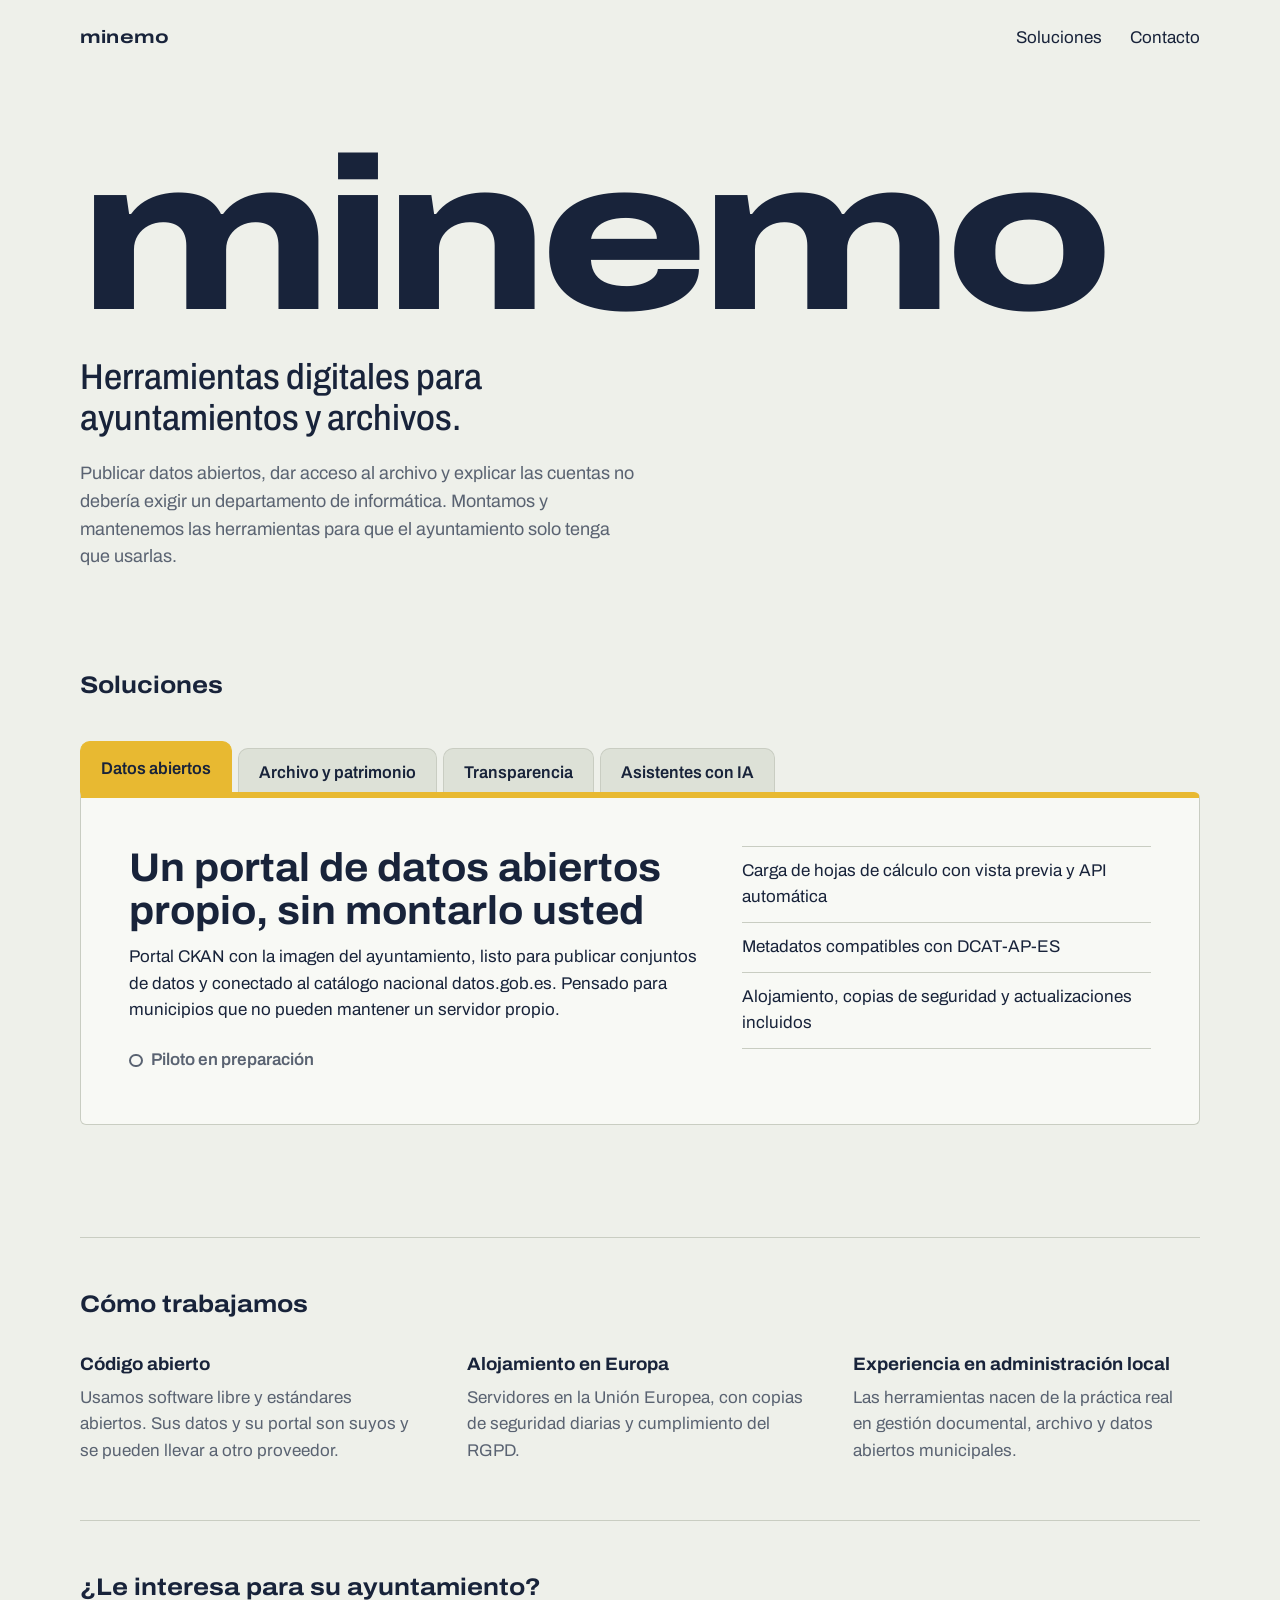
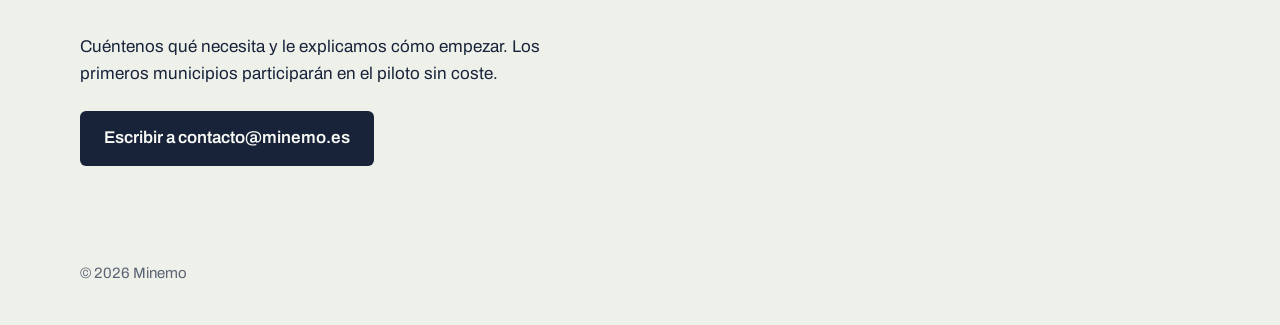
==== index.html @ 5a32f089 "Portada de minemo.es Co-Authored-By: Claude Opus 5.5 <noreply@anthropic.com> Claude-Session: https:/" ====
<!DOCTYPE html>
<html lang="es">
<head>
<meta charset="utf-8">
<meta name="viewport" content="width=device-width, initial-scale=1">
<title>Minemo: herramientas digitales para ayuntamientos y archivos</title>
<meta name="description" content="Datos abiertos, archivo, patrimonio y transparencia para ayuntamientos: herramientas de código abierto, alojadas en Europa y listas para usar.">
<meta property="og:title" content="Minemo">
<meta property="og:description" content="Herramientas digitales para ayuntamientos y archivos.">
<meta property="og:url" content="https://minemo.es/">
<meta property="og:locale" content="es_ES">
<link rel="icon" href="data:image/svg+xml,%3Csvg xmlns='http://www.w3.org/2000/svg' viewBox='0 0 32 32'%3E%3Cpath d='M3 9h10l3 3h13v17H3z' fill='%2318233A'/%3E%3Cpath d='M3 9h10l3 3H3z' fill='%23E8B931'/%3E%3C/svg%3E">
<link rel="preconnect" href="https://fonts.googleapis.com">
<link rel="preconnect" href="https://fonts.gstatic.com" crossorigin>
<link href="https://fonts.googleapis.com/css2?family=Archivo:wdth,wght@62..125,300..800&display=swap" rel="stylesheet">
<style>
  :root {
    --carton: #EEF0EA;      /* fondo: cartón de conservación */
    --papel: #F8F9F5;       /* fichas */
    --tinta: #18233A;       /* texto y marca */
    --verde: #2E6B5B;       /* enlaces, estado */
    --pestana: #E8B931;     /* pestaña activa */
    --linea: #C9CDC2;
    --tenue: #5A6372;
    --medida: 68ch;
  }
  * { box-sizing: border-box; }
  html { -webkit-text-size-adjust: 100%; }
  body {
    margin: 0;
    background: var(--carton);
    color: var(--tinta);
    font-family: "Archivo", system-ui, sans-serif;
    font-variation-settings: "wdth" 100;
    font-size: 1.0625rem;
    line-height: 1.55;
  }
  a { color: var(--verde); text-underline-offset: .18em; }
  a:hover { color: var(--tinta); }
  :focus-visible { outline: 3px solid var(--pestana); outline-offset: 3px; border-radius: 2px; }

  .contenedor { width: min(1120px, 100% - 3rem); margin-inline: auto; }

  /* Cabecera */
  header.sitio { padding: 1.5rem 0; }
  header.sitio .contenedor { display: flex; justify-content: space-between; align-items: baseline; gap: 1rem; }
  .marca-pequena {
    font-weight: 700; font-size: 1.125rem; letter-spacing: .01em;
    font-variation-settings: "wdth" 125; text-decoration: none; color: var(--tinta);
  }
  header.sitio nav a { color: var(--tinta); text-decoration: none; margin-left: 1.5rem; }
  header.sitio nav a:hover { text-decoration: underline; }

  /* Portada */
  .portada { padding: 4.5rem 0 3rem; }
  .marca {
    margin: 0;
    font-size: clamp(4.5rem, 17vw, 13.5rem);
    line-height: .82;
    font-weight: 800;
    font-variation-settings: "wdth" 125;
    letter-spacing: -.035em;
  }
  .lema {
    margin: 2rem 0 0;
    max-width: 30ch;
    font-size: clamp(1.5rem, 3.2vw, 2.25rem);
    line-height: 1.15;
    font-weight: 500;
    font-variation-settings: "wdth" 88;
  }
  .entradilla { margin: 1.25rem 0 0; max-width: 56ch; color: var(--tenue); font-size: 1.125rem; }

  /* Archivador de soluciones */
  .archivador { padding: 3rem 0 4rem; }
  .archivador h2, .principios h2, .contacto h2 {
    margin: 0 0 1.75rem;
    font-size: 1.5rem; font-weight: 700;
    font-variation-settings: "wdth" 112;
  }
  .pestanas { display: flex; gap: .375rem; align-items: flex-end; overflow-x: auto; scrollbar-width: none; padding-top: .5rem; }
  .pestanas::-webkit-scrollbar { display: none; }
  .pestanas button {
    flex: 0 0 auto;
    font: inherit; font-weight: 600; font-variation-settings: "wdth" 95;
    color: var(--tinta);
    background: #DDE1D7;
    border: 1px solid var(--linea); border-bottom: none;
    border-radius: 10px 10px 0 0;
    padding: .7rem 1.25rem .6rem;
    cursor: pointer;
    transform: translateY(4px);
    transition: transform .18s ease, background-color .18s ease;
  }
  .pestanas button:hover { transform: translateY(0); }
  .pestanas button[aria-selected="true"] {
    background: var(--pestana); border-color: var(--pestana);
    transform: translateY(0); padding-top: .9rem;
  }
  .ficha {
    background: var(--papel);
    border: 1px solid var(--linea);
    border-top: 6px solid var(--pestana);
    border-radius: 0 6px 6px 6px;
    padding: clamp(1.5rem, 4vw, 3rem);
    display: grid; grid-template-columns: minmax(0, 1.4fr) minmax(0, 1fr); gap: 2.5rem;
  }
  .ficha[hidden] { display: none; }
  .ficha h3 {
    margin: 0 0 .75rem;
    font-size: clamp(1.75rem, 3.6vw, 2.5rem); line-height: 1.08;
    font-weight: 700; font-variation-settings: "wdth" 104;
    max-width: 22ch;
  }
  .ficha p { margin: 0 0 1rem; max-width: var(--medida); }
  .ficha ul { margin: 0; padding: 0; list-style: none; border-top: 1px solid var(--linea); }
  .ficha li { padding: .7rem 0; border-bottom: 1px solid var(--linea); }
  .estado {
    display: inline-flex; align-items: center; gap: .5rem;
    margin-top: .5rem; font-weight: 600; color: var(--verde);
  }
  .estado::before { content: ""; width: .6rem; height: .6rem; border-radius: 50%; background: currentColor; }
  .estado.desarrollo { color: var(--tenue); }
  .estado.desarrollo::before { background: transparent; border: 2px solid currentColor; }

  /* Principios */
  .principios { padding: 3rem 0; }
  .principios .contenedor, .contacto .contenedor { border-top: 1px solid var(--linea); padding-top: 3rem; }
  .principios dl { margin: 0; display: grid; grid-template-columns: repeat(3, minmax(0, 1fr)); gap: 2.5rem; }
  .principios dt { font-weight: 700; font-size: 1.125rem; font-variation-settings: "wdth" 104; margin-bottom: .4rem; }
  .principios dd { margin: 0; color: var(--tenue); max-width: 34ch; }

  /* Contacto */
  .contacto { padding: 0.5rem 0 4.5rem; }
  .contacto p { margin: 0 0 1.5rem; max-width: 52ch; }
  .boton {
    display: inline-block;
    background: var(--tinta); color: var(--papel);
    padding: .9rem 1.5rem; border-radius: 6px;
    font-weight: 600; text-decoration: none;
  }
  .boton:hover { background: var(--verde); color: var(--papel); }

  footer { padding: 1.5rem 0 2.5rem; color: var(--tenue); font-size: .9375rem; }

  @media (max-width: 760px) {
    .ficha { grid-template-columns: 1fr; gap: 1.5rem; }
    .principios dl { grid-template-columns: 1fr; gap: 1.5rem; }
    header.sitio nav a:first-child { display: none; }
    .portada { padding-top: 2.5rem; }
  }
  @media (prefers-reduced-motion: reduce) {
    .pestanas button { transition: none; }
  }
</style>
</head>
<body>

<header class="sitio">
  <div class="contenedor">
    <a class="marca-pequena" href="/" aria-label="Minemo, inicio">minemo</a>
    <nav aria-label="Principal">
      <a href="#soluciones">Soluciones</a>
      <a href="#contacto">Contacto</a>
    </nav>
  </div>
</header>

<main>
  <section class="portada">
    <div class="contenedor">
      <h1 class="marca">minemo</h1>
      <p class="lema">Herramientas digitales para ayuntamientos y archivos.</p>
      <p class="entradilla">Publicar datos abiertos, dar acceso al archivo y explicar las cuentas no debería exigir un departamento de informática. Montamos y mantenemos las herramientas para que el ayuntamiento solo tenga que usarlas.</p>
    </div>
  </section>

  <section class="archivador" id="soluciones" aria-labelledby="titulo-soluciones">
    <div class="contenedor">
      <h2 id="titulo-soluciones">Soluciones</h2>

      <div class="pestanas" role="tablist" aria-label="Soluciones">
        <button role="tab" id="t-datos" aria-controls="p-datos" aria-selected="true">Datos abiertos</button>
        <button role="tab" id="t-archivo" aria-controls="p-archivo" aria-selected="false" tabindex="-1">Archivo y patrimonio</button>
        <button role="tab" id="t-transparencia" aria-controls="p-transparencia" aria-selected="false" tabindex="-1">Transparencia</button>
        <button role="tab" id="t-ia" aria-controls="p-ia" aria-selected="false" tabindex="-1">Asistentes con IA</button>
      </div>

      <article class="ficha" role="tabpanel" id="p-datos" aria-labelledby="t-datos">
        <div>
          <h3>Un portal de datos abiertos propio, sin montarlo usted</h3>
          <p>Portal CKAN con la imagen del ayuntamiento, listo para publicar conjuntos de datos y conectado al catálogo nacional datos.gob.es. Pensado para municipios que no pueden mantener un servidor propio.</p>
          <span class="estado desarrollo">Piloto en preparación</span>
        </div>
        <ul>
          <li>Carga de hojas de cálculo con vista previa y API automática</li>
          <li>Metadatos compatibles con DCAT-AP-ES</li>
          <li>Alojamiento, copias de seguridad y actualizaciones incluidos</li>
        </ul>
      </article>

      <article class="ficha" role="tabpanel" id="p-archivo" aria-labelledby="t-archivo" hidden>
        <div>
          <h3>Fotografías, documentos y memoria local, al alcance del vecino</h3>
          <p>Visores web para fondos fotográficos, patrimonio y prensa histórica, alimentados directamente desde el gestor documental del archivo, sin duplicar la información.</p>
          <span class="estado desarrollo">En desarrollo</span>
        </div>
        <ul>
          <li>Visor de fotografía histórica con búsqueda por lugar y fecha</li>
          <li>Visor de bienes patrimoniales sobre mapa</li>
          <li>Hemeroteca digital consultable</li>
        </ul>
      </article>

      <article class="ficha" role="tabpanel" id="p-transparencia" aria-labelledby="t-transparencia" hidden>
        <div>
          <h3>Las cifras del ayuntamiento, explicadas en una página</h3>
          <p>Visores que leen los datos publicados y los presentan en gráficos claros, actualizados solos cada vez que se publica un dato nuevo.</p>
          <span class="estado desarrollo">En desarrollo</span>
        </div>
        <ul>
          <li>Periodo medio de pago a proveedores</li>
          <li>Contratación pública a partir de la Plataforma de Contratación</li>
          <li>Integrables en la web municipal</li>
        </ul>
      </article>

      <article class="ficha" role="tabpanel" id="p-ia" aria-labelledby="t-ia" hidden>
        <div>
          <h3>Inteligencia artificial que trabaja con los documentos del ayuntamiento</h3>
          <p>Asistentes que responden a la ciudadanía con información municipal verificada y ayudan al personal a clasificar y describir documentos.</p>
          <span class="estado desarrollo">En desarrollo</span>
        </div>
        <ul>
          <li>Asistente de atención ciudadana para la web municipal</li>
          <li>Clasificación y extracción de datos de documentos</li>
          <li>Siempre con revisión humana antes de publicar</li>
        </ul>
      </article>
    </div>
  </section>

  <section class="principios" aria-labelledby="titulo-principios">
    <div class="contenedor">
      <h2 id="titulo-principios">Cómo trabajamos</h2>
      <dl>
        <div>
          <dt>Código abierto</dt>
          <dd>Usamos software libre y estándares abiertos. Sus datos y su portal son suyos y se pueden llevar a otro proveedor.</dd>
        </div>
        <div>
          <dt>Alojamiento en Europa</dt>
          <dd>Servidores en la Unión Europea, con copias de seguridad diarias y cumplimiento del RGPD.</dd>
        </div>
        <div>
          <dt>Experiencia en administración local</dt>
          <dd>Las herramientas nacen de la práctica real en gestión documental, archivo y datos abiertos municipales.</dd>
        </div>
      </dl>
    </div>
  </section>

  <section class="contacto" id="contacto" aria-labelledby="titulo-contacto">
    <div class="contenedor">
      <h2 id="titulo-contacto">¿Le interesa para su ayuntamiento?</h2>
      <p>Cuéntenos qué necesita y le explicamos cómo empezar. Los primeros municipios participarán en el piloto sin coste.</p>
      <a class="boton" href="mailto:contacto@minemo.es?subject=Informaci%C3%B3n%20sobre%20Minemo">Escribir a contacto@minemo.es</a>
    </div>
  </section>
</main>

<footer>
  <div class="contenedor">© 2026 Minemo</div>
</footer>

<script>
  (function () {
    var tabs = Array.prototype.slice.call(document.querySelectorAll('[role="tab"]'));
    function activar(tab, foco) {
      tabs.forEach(function (t) {
        var sel = t === tab;
        t.setAttribute('aria-selected', sel ? 'true' : 'false');
        t.tabIndex = sel ? 0 : -1;
        document.getElementById(t.getAttribute('aria-controls')).hidden = !sel;
      });
      if (foco) tab.focus();
    }
    tabs.forEach(function (tab, i) {
      tab.addEventListener('click', function () { activar(tab, false); });
      tab.addEventListener('keydown', function (e) {
        var n = null;
        if (e.key === 'ArrowRight') n = tabs[(i + 1) % tabs.length];
        if (e.key === 'ArrowLeft') n = tabs[(i - 1 + tabs.length) % tabs.length];
        if (e.key === 'Home') n = tabs[0];
        if (e.key === 'End') n = tabs[tabs.length - 1];
        if (n) { e.preventDefault(); activar(n, true); }
      });
    });
  })();
</script>
</body>
</html>
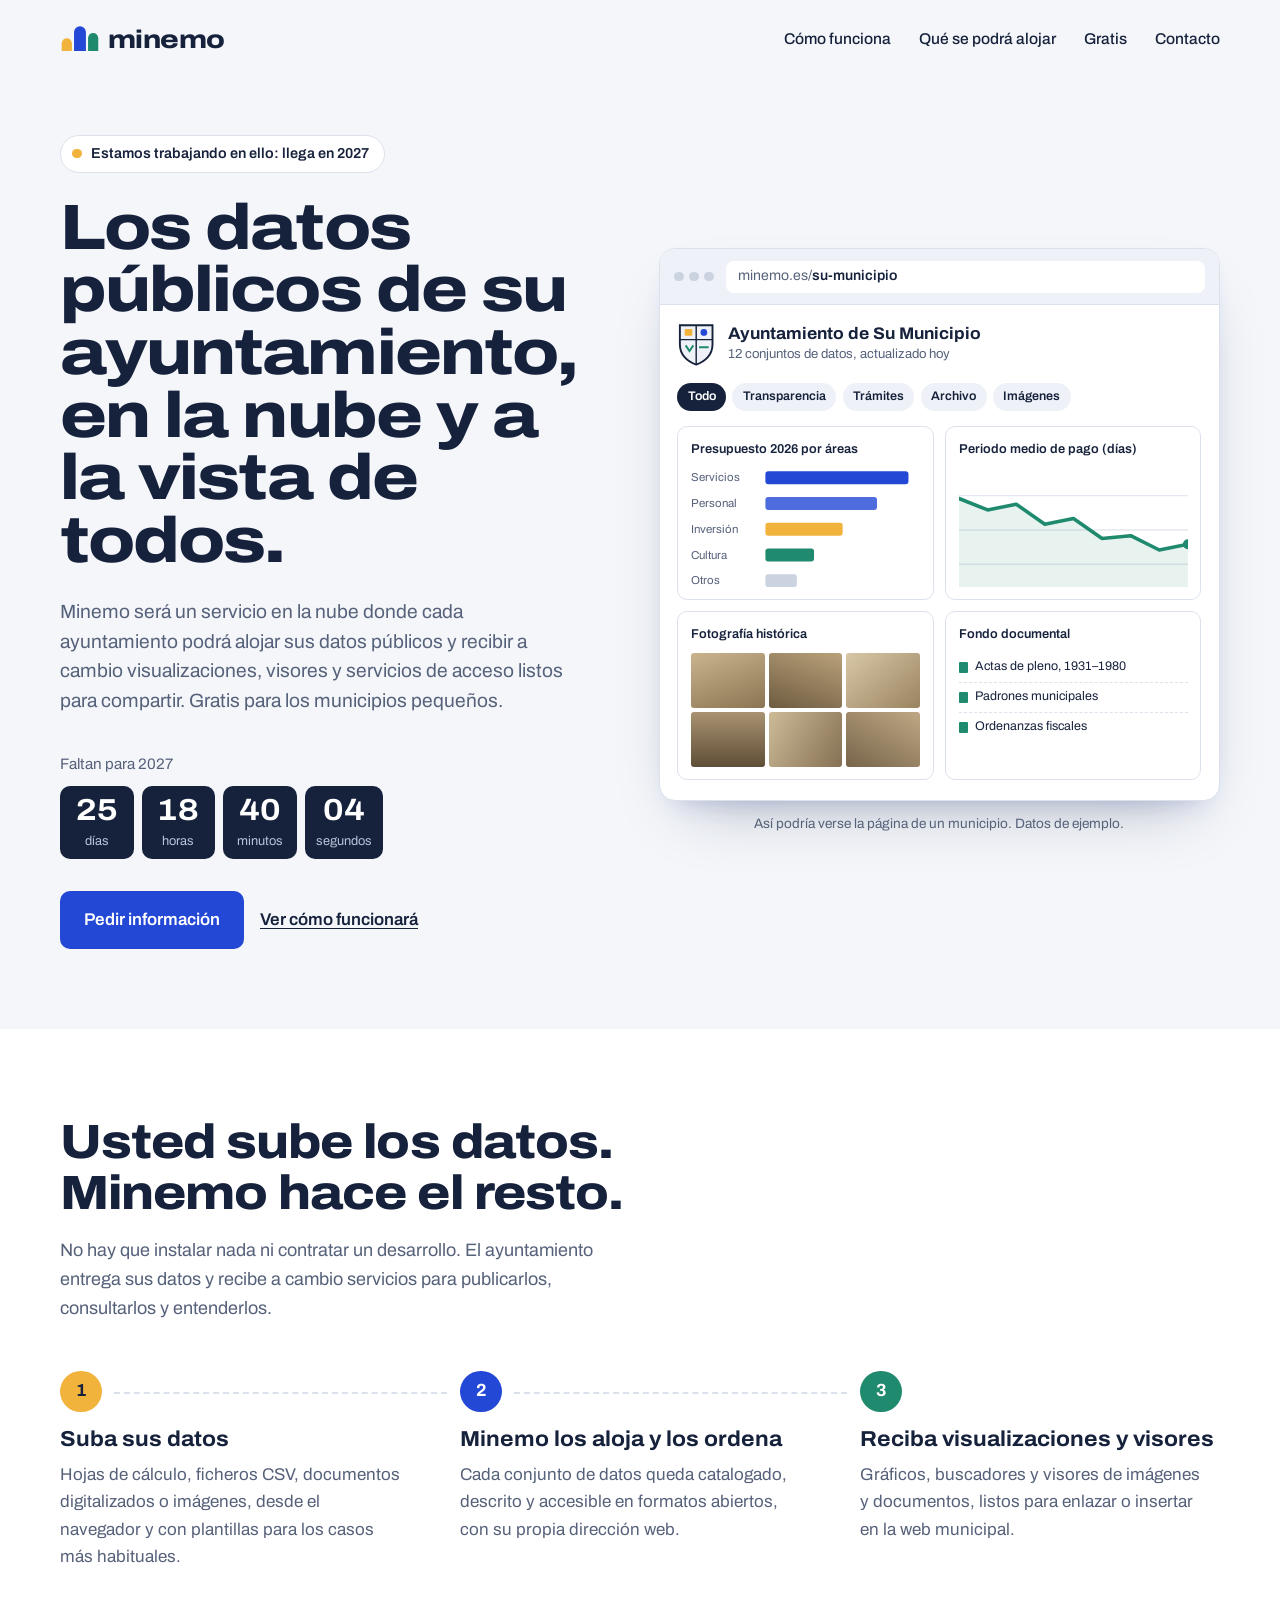
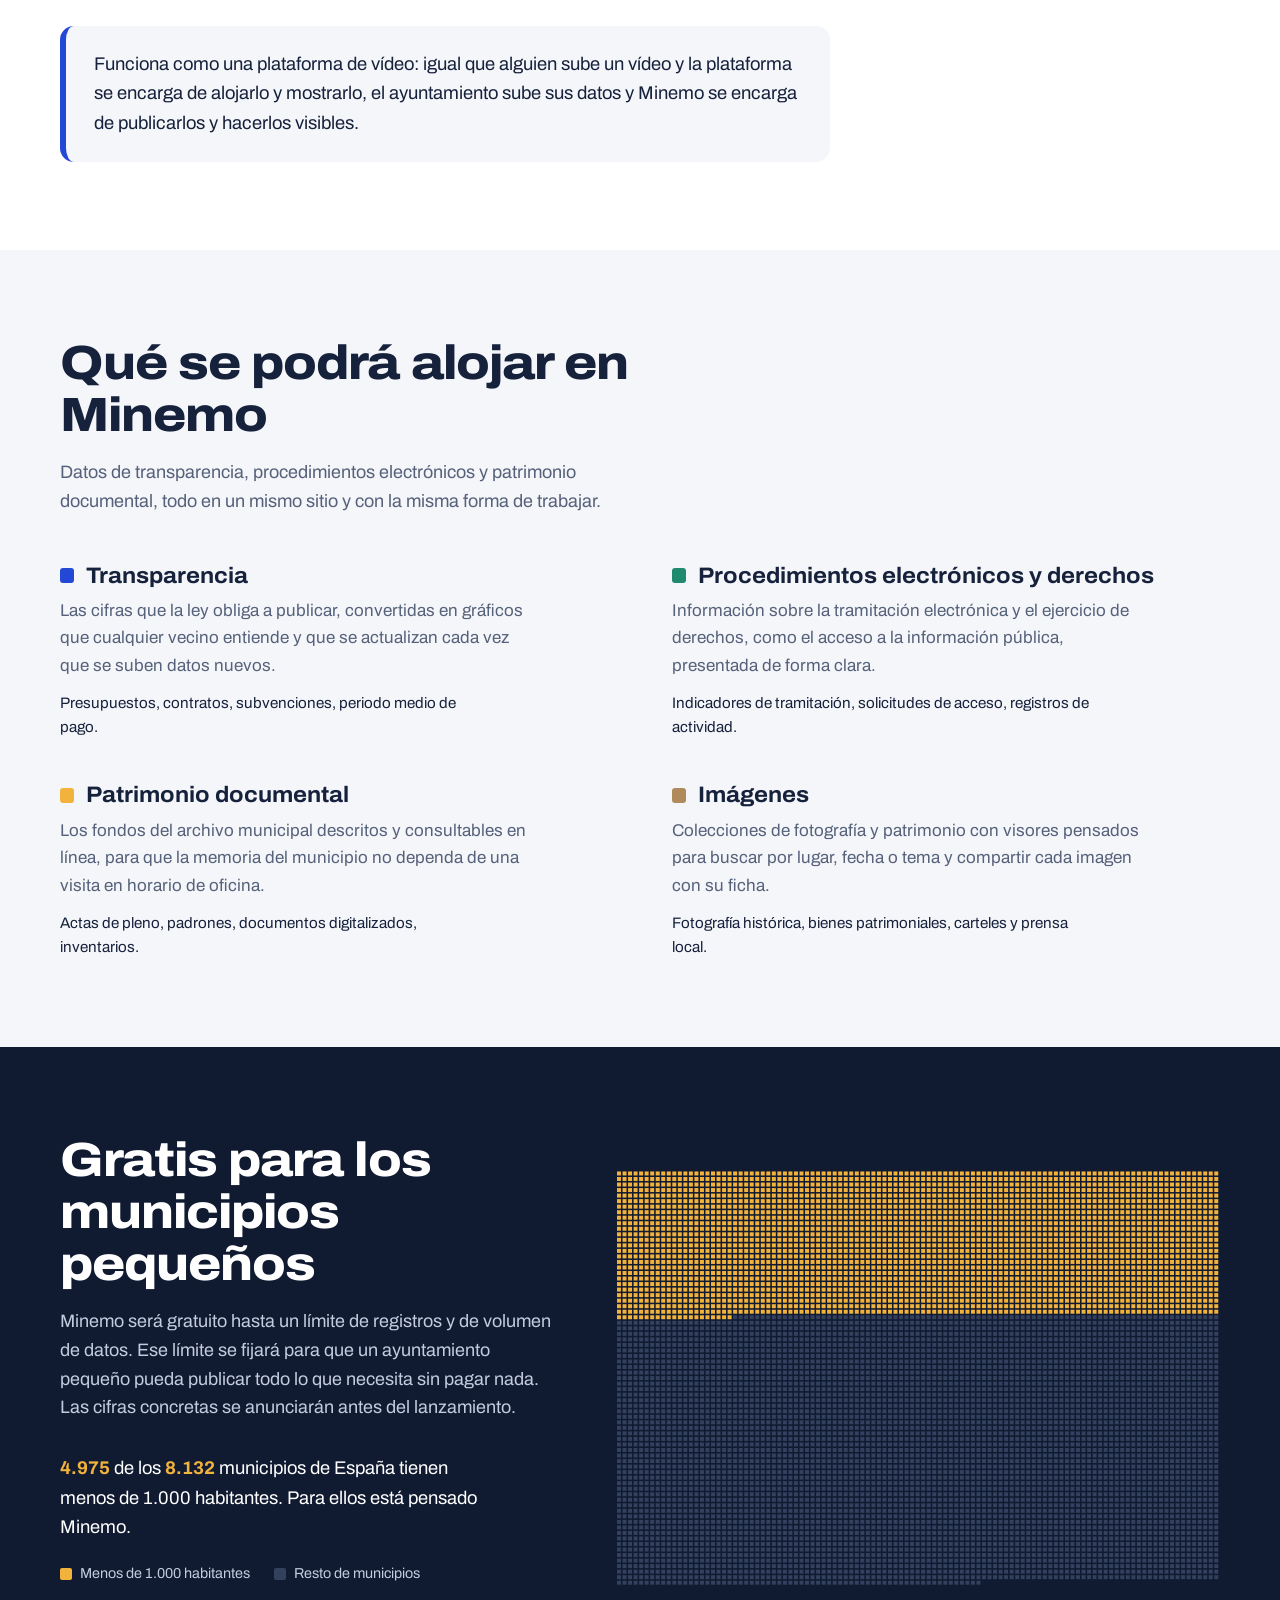
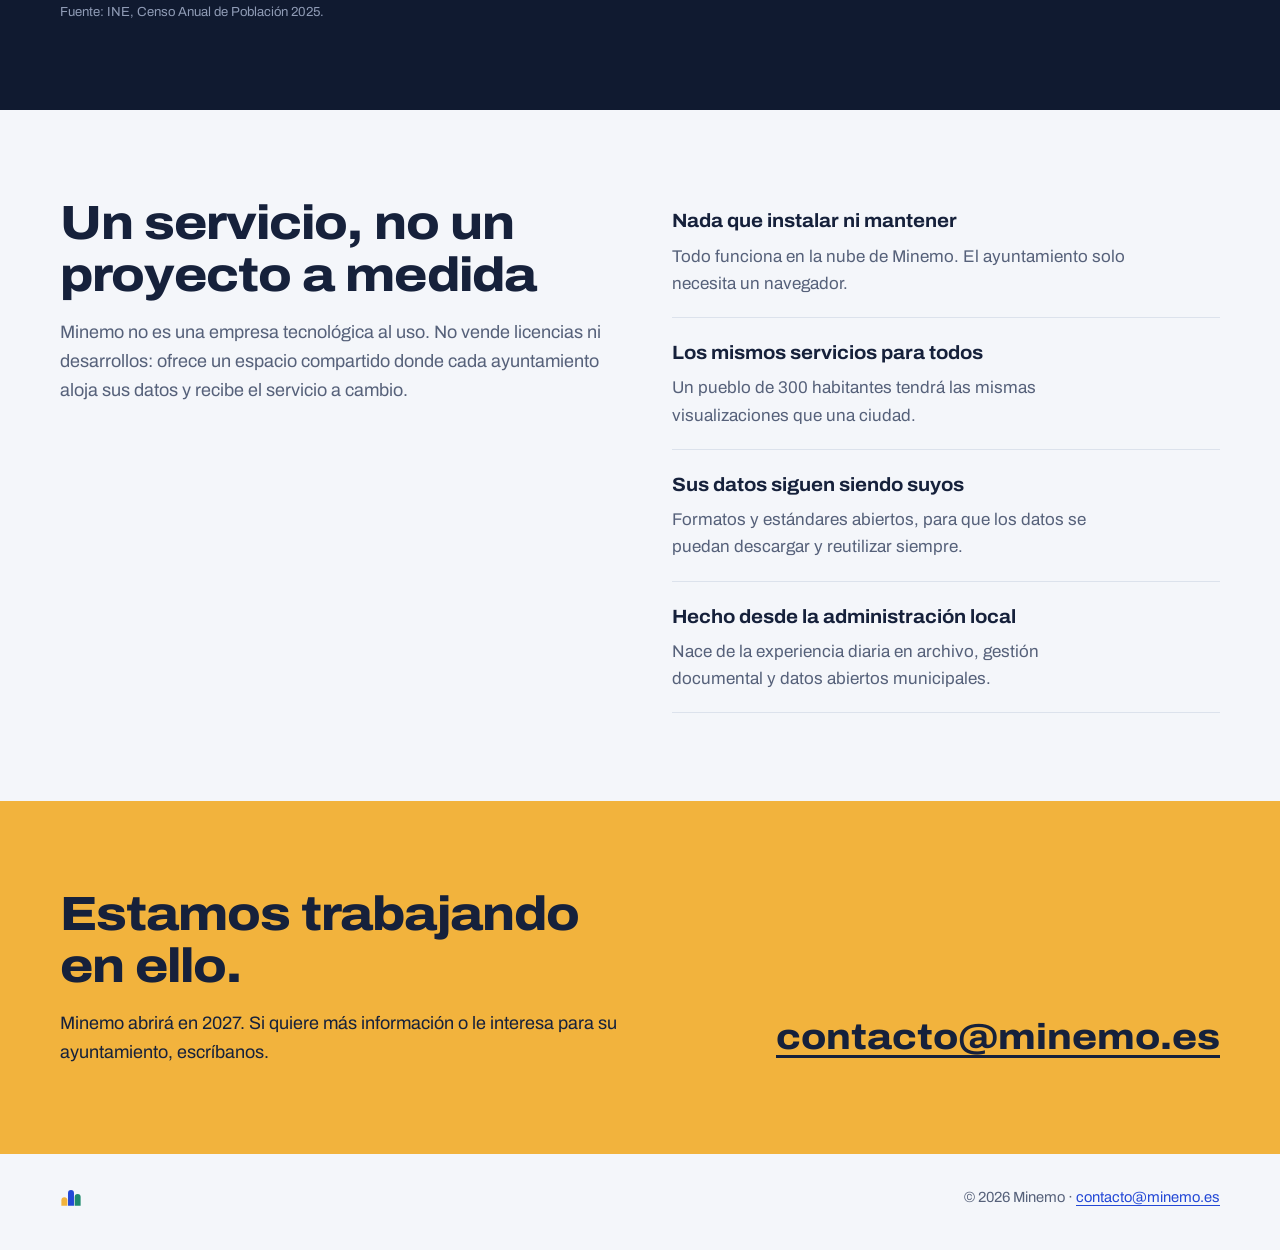
==== commit d69d8fc0: "Nueva portada: servicio en nube de datos públicos municipales, logo y cuenta atrás a 2027 Co-Authore" ====
--- a/index.html
+++ b/index.html
@@ -3,164 +3,275 @@
 <head>
 <meta charset="utf-8">
 <meta name="viewport" content="width=device-width, initial-scale=1">
-<title>Minemo: herramientas digitales para ayuntamientos y archivos</title>
-<meta name="description" content="Datos abiertos, archivo, patrimonio y transparencia para ayuntamientos: herramientas de código abierto, alojadas en Europa y listas para usar.">
-<meta property="og:title" content="Minemo">
-<meta property="og:description" content="Herramientas digitales para ayuntamientos y archivos.">
+<title>Minemo: la nube de los datos públicos municipales</title>
+<meta name="description" content="Minemo será un servicio en la nube, gratuito para los municipios pequeños, donde los ayuntamientos podrán alojar sus datos públicos y recibir a cambio visualizaciones y visores listos para compartir. Disponible en 2027.">
+<meta property="og:title" content="Minemo: la nube de los datos públicos municipales">
+<meta property="og:description" content="Suba los datos públicos de su ayuntamiento y reciba visualizaciones, visores y servicios de acceso. Gratis para los municipios pequeños. Llega en 2027.">
 <meta property="og:url" content="https://minemo.es/">
 <meta property="og:locale" content="es_ES">
-<link rel="icon" href="data:image/svg+xml,%3Csvg xmlns='http://www.w3.org/2000/svg' viewBox='0 0 32 32'%3E%3Cpath d='M3 9h10l3 3h13v17H3z' fill='%2318233A'/%3E%3Cpath d='M3 9h10l3 3H3z' fill='%23E8B931'/%3E%3C/svg%3E">
+<meta name="theme-color" content="#16213B">
+<link rel="icon" href="/favicon.svg" type="image/svg+xml">
 <link rel="preconnect" href="https://fonts.googleapis.com">
 <link rel="preconnect" href="https://fonts.gstatic.com" crossorigin>
 <link href="https://fonts.googleapis.com/css2?family=Archivo:wdth,wght@62..125,300..800&display=swap" rel="stylesheet">
 <style>
   :root {
-    --carton: #EEF0EA;      /* fondo: cartón de conservación */
-    --papel: #F8F9F5;       /* fichas */
-    --tinta: #18233A;       /* texto y marca */
-    --verde: #2E6B5B;       /* enlaces, estado */
-    --pestana: #E8B931;     /* pestaña activa */
-    --linea: #C9CDC2;
-    --tenue: #5A6372;
-    --medida: 68ch;
+    --pizarra: #16213B;
+    --cal: #F4F6FA;
+    --blanco: #FFFFFF;
+    --cobalto: #2348D6;
+    --albero: #F2B33D;
+    --verde: #1F8A6D;
+    --niebla: #DCE2EC;
+    --tenue: #56617A;
+    --noche: #101A30;
   }
   * { box-sizing: border-box; }
-  html { -webkit-text-size-adjust: 100%; }
+  html { -webkit-text-size-adjust: 100%; scroll-behavior: smooth; }
   body {
     margin: 0;
-    background: var(--carton);
-    color: var(--tinta);
+    background: var(--cal);
+    color: var(--pizarra);
     font-family: "Archivo", system-ui, sans-serif;
     font-variation-settings: "wdth" 100;
     font-size: 1.0625rem;
-    line-height: 1.55;
-  }
-  a { color: var(--verde); text-underline-offset: .18em; }
-  a:hover { color: var(--tinta); }
-  :focus-visible { outline: 3px solid var(--pestana); outline-offset: 3px; border-radius: 2px; }
-
-  .contenedor { width: min(1120px, 100% - 3rem); margin-inline: auto; }
-
-  /* Cabecera */
-  header.sitio { padding: 1.5rem 0; }
-  header.sitio .contenedor { display: flex; justify-content: space-between; align-items: baseline; gap: 1rem; }
-  .marca-pequena {
-    font-weight: 700; font-size: 1.125rem; letter-spacing: .01em;
-    font-variation-settings: "wdth" 125; text-decoration: none; color: var(--tinta);
-  }
-  header.sitio nav a { color: var(--tinta); text-decoration: none; margin-left: 1.5rem; }
-  header.sitio nav a:hover { text-decoration: underline; }
-
-  /* Portada */
-  .portada { padding: 4.5rem 0 3rem; }
-  .marca {
-    margin: 0;
-    font-size: clamp(4.5rem, 17vw, 13.5rem);
-    line-height: .82;
+    line-height: 1.6;
+  }
+  a { color: var(--cobalto); text-underline-offset: .18em; }
+  a:hover { color: var(--pizarra); }
+  :focus-visible { outline: 3px solid var(--albero); outline-offset: 3px; border-radius: 3px; }
+  h1, h2, h3 { margin: 0; line-height: 1.08; }
+  p { margin: 0; }
+
+  .contenedor { width: min(1160px, 100% - 3rem); margin-inline: auto; }
+
+  /* ---------- Cabecera ---------- */
+  .cabecera { padding: 1.4rem 0; }
+  .cabecera .contenedor { display: flex; justify-content: space-between; align-items: center; gap: 1.5rem; }
+  .logo { display: inline-flex; text-decoration: none; }
+  .logo svg { height: 34px; width: auto; display: block; }
+  .cabecera nav { display: flex; gap: 1.75rem; }
+  .cabecera nav a { color: var(--pizarra); text-decoration: none; font-weight: 500; font-size: .975rem; }
+  .cabecera nav a:hover { color: var(--cobalto); }
+
+  /* ---------- Portada ---------- */
+  .portada { padding: 3.5rem 0 5rem; }
+  .portada .contenedor {
+    display: grid;
+    grid-template-columns: minmax(0, 1fr) minmax(0, 1.05fr);
+    gap: clamp(2rem, 5vw, 4.5rem);
+    align-items: center;
+  }
+  .aviso {
+    display: inline-flex; align-items: center; gap: .6rem;
+    background: var(--blanco); border: 1px solid var(--niebla);
+    padding: .4rem .9rem .4rem .7rem; border-radius: 999px;
+    font-size: .9rem; font-weight: 600; color: var(--pizarra);
+  }
+  .aviso .pulso {
+    width: .6rem; height: .6rem; border-radius: 50%; background: var(--albero);
+    box-shadow: 0 0 0 0 rgba(242,179,61,.6);
+    animation: pulso 2.4s ease-out infinite;
+  }
+  @keyframes pulso { 0% { box-shadow: 0 0 0 0 rgba(242,179,61,.6); } 70% { box-shadow: 0 0 0 10px rgba(242,179,61,0); } 100% { box-shadow: 0 0 0 0 rgba(242,179,61,0); } }
+  .titular {
+    margin-top: 1.5rem;
+    font-size: clamp(2.5rem, 5vw, 4.1rem);
     font-weight: 800;
-    font-variation-settings: "wdth" 125;
-    letter-spacing: -.035em;
-  }
-  .lema {
-    margin: 2rem 0 0;
-    max-width: 30ch;
-    font-size: clamp(1.5rem, 3.2vw, 2.25rem);
-    line-height: 1.15;
-    font-weight: 500;
-    font-variation-settings: "wdth" 88;
-  }
-  .entradilla { margin: 1.25rem 0 0; max-width: 56ch; color: var(--tenue); font-size: 1.125rem; }
-
-  /* Archivador de soluciones */
-  .archivador { padding: 3rem 0 4rem; }
-  .archivador h2, .principios h2, .contacto h2 {
-    margin: 0 0 1.75rem;
-    font-size: 1.5rem; font-weight: 700;
-    font-variation-settings: "wdth" 112;
-  }
-  .pestanas { display: flex; gap: .375rem; align-items: flex-end; overflow-x: auto; scrollbar-width: none; padding-top: .5rem; }
-  .pestanas::-webkit-scrollbar { display: none; }
-  .pestanas button {
-    flex: 0 0 auto;
-    font: inherit; font-weight: 600; font-variation-settings: "wdth" 95;
-    color: var(--tinta);
-    background: #DDE1D7;
-    border: 1px solid var(--linea); border-bottom: none;
-    border-radius: 10px 10px 0 0;
-    padding: .7rem 1.25rem .6rem;
-    cursor: pointer;
-    transform: translateY(4px);
-    transition: transform .18s ease, background-color .18s ease;
-  }
-  .pestanas button:hover { transform: translateY(0); }
-  .pestanas button[aria-selected="true"] {
-    background: var(--pestana); border-color: var(--pestana);
-    transform: translateY(0); padding-top: .9rem;
-  }
-  .ficha {
-    background: var(--papel);
-    border: 1px solid var(--linea);
-    border-top: 6px solid var(--pestana);
-    border-radius: 0 6px 6px 6px;
-    padding: clamp(1.5rem, 4vw, 3rem);
-    display: grid; grid-template-columns: minmax(0, 1.4fr) minmax(0, 1fr); gap: 2.5rem;
-  }
-  .ficha[hidden] { display: none; }
-  .ficha h3 {
-    margin: 0 0 .75rem;
-    font-size: clamp(1.75rem, 3.6vw, 2.5rem); line-height: 1.08;
-    font-weight: 700; font-variation-settings: "wdth" 104;
-    max-width: 22ch;
-  }
-  .ficha p { margin: 0 0 1rem; max-width: var(--medida); }
-  .ficha ul { margin: 0; padding: 0; list-style: none; border-top: 1px solid var(--linea); }
-  .ficha li { padding: .7rem 0; border-bottom: 1px solid var(--linea); }
-  .estado {
-    display: inline-flex; align-items: center; gap: .5rem;
-    margin-top: .5rem; font-weight: 600; color: var(--verde);
-  }
-  .estado::before { content: ""; width: .6rem; height: .6rem; border-radius: 50%; background: currentColor; }
-  .estado.desarrollo { color: var(--tenue); }
-  .estado.desarrollo::before { background: transparent; border: 2px solid currentColor; }
-
-  /* Principios */
-  .principios { padding: 3rem 0; }
-  .principios .contenedor, .contacto .contenedor { border-top: 1px solid var(--linea); padding-top: 3rem; }
-  .principios dl { margin: 0; display: grid; grid-template-columns: repeat(3, minmax(0, 1fr)); gap: 2.5rem; }
-  .principios dt { font-weight: 700; font-size: 1.125rem; font-variation-settings: "wdth" 104; margin-bottom: .4rem; }
-  .principios dd { margin: 0; color: var(--tenue); max-width: 34ch; }
+    font-variation-settings: "wdth" 118;
+    letter-spacing: -.03em;
+    line-height: .98;
+    max-width: 15ch;
+  }
+  .entradilla {
+    margin-top: 1.5rem; max-width: 46ch;
+    font-size: 1.2rem; line-height: 1.55; color: var(--tenue);
+  }
+
+  .cuenta { margin-top: 2.25rem; }
+  .cuenta p { font-size: .95rem; color: var(--tenue); margin-bottom: .6rem; }
+  .reloj { display: flex; gap: .5rem; flex-wrap: wrap; }
+  .reloj div {
+    background: var(--pizarra); color: var(--blanco);
+    border-radius: 10px; min-width: 4.6rem;
+    padding: .6rem .7rem .5rem; text-align: center;
+  }
+  .reloj strong {
+    display: block; font-size: 1.9rem; line-height: 1; font-weight: 700;
+    font-variant-numeric: tabular-nums; font-variation-settings: "wdth" 112;
+  }
+  .reloj span { display: block; margin-top: .3rem; font-size: .8rem; color: #B9C3D8; }
+  .reloj-fin { font-weight: 700; color: var(--cobalto); font-size: 1.2rem; }
+
+  .acciones { margin-top: 2rem; display: flex; gap: 1rem; flex-wrap: wrap; align-items: center; }
+  .boton {
+    display: inline-block; background: var(--cobalto); color: var(--blanco);
+    padding: .95rem 1.5rem; border-radius: 10px; font-weight: 600; text-decoration: none;
+  }
+  .boton:hover { background: var(--pizarra); color: var(--blanco); }
+  .enlace-sec { font-weight: 600; color: var(--pizarra); }
+
+  /* ---------- Maqueta: página de un municipio ---------- */
+  .maqueta { margin: 0; }
+  .navegador {
+    background: var(--blanco); border-radius: 16px;
+    border: 1px solid var(--niebla);
+    box-shadow: 0 30px 60px -30px rgba(22,33,59,.35), 0 12px 24px -16px rgba(35,72,214,.25);
+    overflow: hidden;
+  }
+  .barra {
+    display: flex; align-items: center; gap: .75rem;
+    padding: .7rem .9rem; background: #EEF1F7; border-bottom: 1px solid var(--niebla);
+  }
+  .puntos { display: flex; gap: .35rem; }
+  .puntos i { width: .6rem; height: .6rem; border-radius: 50%; background: #CBD3E1; display: block; }
+  .direccion {
+    flex: 1; background: var(--blanco); border-radius: 8px; padding: .3rem .75rem;
+    font-size: .88rem; color: var(--tenue); white-space: nowrap; overflow: hidden; text-overflow: ellipsis;
+  }
+  .direccion b { color: var(--pizarra); font-weight: 600; }
+  .canal { padding: 1.1rem 1.1rem 1.25rem; }
+  .canal-cab { display: flex; align-items: center; gap: .8rem; }
+  .escudo { width: 2.4rem; height: 2.8rem; flex: none; }
+  .canal-cab h3 { font-size: 1.05rem; font-weight: 700; font-variation-settings: "wdth" 104; }
+  .canal-cab p { font-size: .82rem; color: var(--tenue); }
+  .secciones { display: flex; gap: .4rem; margin: 1rem 0 .9rem; flex-wrap: wrap; }
+  .secciones span {
+    font-size: .78rem; font-weight: 600; padding: .25rem .65rem; border-radius: 999px;
+    background: #EEF1F7; color: var(--pizarra);
+  }
+  .secciones span.activa { background: var(--pizarra); color: var(--blanco); }
+  .teselas { display: grid; grid-template-columns: 1fr 1fr; gap: .7rem; }
+  .tesela { border: 1px solid var(--niebla); border-radius: 10px; padding: .75rem .8rem; background: var(--blanco); }
+  .tesela h4 { margin: 0 0 .5rem; font-size: .8rem; font-weight: 600; color: var(--pizarra); }
+  .tesela svg { display: block; width: 100%; height: auto; }
+  .fotos { display: grid; grid-template-columns: repeat(3, 1fr); gap: 4px; }
+  .fotos i { display: block; aspect-ratio: 4/3; border-radius: 3px; }
+  .docs { list-style: none; margin: 0; padding: 0; font-size: .78rem; }
+  .docs li { display: flex; align-items: center; gap: .45rem; padding: .28rem 0; border-bottom: 1px dashed var(--niebla); }
+  .docs li:last-child { border-bottom: 0; }
+  .docs li::before { content: ""; width: .55rem; height: .7rem; border-radius: 1px; background: var(--verde); flex: none; }
+  .maqueta figcaption { margin-top: .75rem; font-size: .85rem; color: var(--tenue); text-align: center; }
+
+  /* ---------- Secciones generales ---------- */
+  .seccion { padding: 5.5rem 0; }
+  .seccion h2 {
+    font-size: clamp(2rem, 3.8vw, 3rem); font-weight: 800;
+    font-variation-settings: "wdth" 112; letter-spacing: -.02em; max-width: 20ch;
+  }
+  .seccion .intro { margin-top: 1rem; max-width: 58ch; color: var(--tenue); font-size: 1.125rem; }
+
+  /* Cómo funciona */
+  .como { background: var(--blanco); }
+  .pasos { list-style: none; margin: 3rem 0 0; padding: 0; display: grid; grid-template-columns: repeat(3, minmax(0,1fr)); gap: 2.5rem; counter-reset: paso; }
+  .pasos li { counter-increment: paso; position: relative; padding-top: 3.6rem; }
+  .pasos li::before {
+    content: counter(paso);
+    position: absolute; top: 0; left: 0;
+    width: 2.6rem; height: 2.6rem; border-radius: 50%;
+    display: grid; place-items: center;
+    font-weight: 700; font-size: 1.1rem; color: var(--blanco);
+  }
+  .pasos li:nth-child(1)::before { background: var(--albero); color: var(--pizarra); }
+  .pasos li:nth-child(2)::before { background: var(--cobalto); }
+  .pasos li:nth-child(3)::before { background: var(--verde); }
+  .pasos li:not(:last-child)::after {
+    content: ""; position: absolute; top: 1.3rem; left: 3.4rem; right: -1.7rem;
+    border-top: 2px dashed var(--niebla);
+  }
+  .pasos h3 { font-size: 1.35rem; font-weight: 700; font-variation-settings: "wdth" 106; }
+  .pasos p { margin-top: .6rem; color: var(--tenue); max-width: 34ch; }
+  .analogia {
+    margin-top: 3.5rem; padding: 1.5rem 1.75rem; border-radius: 14px;
+    background: var(--cal); border-left: 6px solid var(--cobalto);
+    font-size: 1.15rem; max-width: 70ch;
+  }
+
+  /* Qué se podrá alojar */
+  .areas { margin-top: 3rem; display: grid; grid-template-columns: repeat(2, minmax(0,1fr)); gap: 2.75rem 4rem; }
+  .area h3 { display: flex; align-items: center; gap: .7rem; font-size: 1.4rem; font-weight: 700; font-variation-settings: "wdth" 106; }
+  .area h3::before { content: ""; width: .9rem; height: .9rem; border-radius: 3px; background: var(--c); flex: none; }
+  .area p { margin-top: .6rem; color: var(--tenue); max-width: 48ch; }
+  .area .ej { margin-top: .75rem; font-size: .95rem; color: var(--pizarra); }
+
+  /* Gratis */
+  .gratis { background: var(--noche); color: var(--blanco); }
+  .gratis .contenedor { display: grid; grid-template-columns: minmax(0, .9fr) minmax(0, 1.1fr); gap: clamp(2rem, 5vw, 4.5rem); align-items: center; }
+  .gratis h2 { color: var(--blanco); }
+  .gratis .intro { color: #C3CCDF; }
+  .cifra { margin-top: 2rem; font-size: 1.15rem; color: var(--blanco); max-width: 40ch; }
+  .cifra b { color: var(--albero); font-weight: 700; }
+  .leyenda { margin-top: 1.25rem; display: flex; gap: 1.5rem; flex-wrap: wrap; font-size: .9rem; color: #C3CCDF; }
+  .leyenda span { display: inline-flex; align-items: center; gap: .5rem; }
+  .leyenda i { width: .75rem; height: .75rem; border-radius: 2px; display: inline-block; }
+  .fuente { margin-top: 1rem; font-size: .82rem; color: #8F9BB5; }
+  .mapa-puntos { width: 100%; aspect-ratio: 1.45; display: block; }
+
+  /* Servicio, no proyecto */
+  .servicio .contenedor { display: grid; grid-template-columns: minmax(0, 1fr) minmax(0, 1fr); gap: clamp(2rem, 5vw, 5rem); align-items: start; }
+  .servicio dl { margin: .5rem 0 0; }
+  .servicio dl div { padding: 1.25rem 0; border-bottom: 1px solid var(--niebla); }
+  .servicio dl div:first-child { padding-top: 0; }
+  .servicio dt { font-weight: 700; font-size: 1.2rem; font-variation-settings: "wdth" 106; }
+  .servicio dd { margin: .35rem 0 0; color: var(--tenue); max-width: 46ch; }
 
   /* Contacto */
-  .contacto { padding: 0.5rem 0 4.5rem; }
-  .contacto p { margin: 0 0 1.5rem; max-width: 52ch; }
-  .boton {
-    display: inline-block;
-    background: var(--tinta); color: var(--papel);
-    padding: .9rem 1.5rem; border-radius: 6px;
-    font-weight: 600; text-decoration: none;
-  }
-  .boton:hover { background: var(--verde); color: var(--papel); }
-
-  footer { padding: 1.5rem 0 2.5rem; color: var(--tenue); font-size: .9375rem; }
-
+  .contacto { background: var(--albero); }
+  .contacto .contenedor { display: grid; grid-template-columns: minmax(0, 1fr) auto; gap: 2rem; align-items: end; }
+  .contacto h2 { max-width: 16ch; }
+  .contacto .intro { color: var(--pizarra); }
+  .correo {
+    display: inline-block; font-size: clamp(1.5rem, 3vw, 2.25rem); font-weight: 800;
+    font-variation-settings: "wdth" 112; color: var(--pizarra); text-decoration-thickness: 3px;
+  }
+  .correo:hover { color: var(--cobalto); }
+
+  footer { padding: 2rem 0 2.5rem; color: var(--tenue); font-size: .92rem; }
+  footer .contenedor { display: flex; justify-content: space-between; align-items: center; gap: 1rem; flex-wrap: wrap; }
+  footer svg { height: 24px; width: auto; display: block; }
+
+  /* ---------- Responsive ---------- */
+  @media (max-width: 920px) {
+    .portada .contenedor, .gratis .contenedor, .servicio .contenedor { grid-template-columns: 1fr; }
+    .titular { max-width: 16ch; }
+  }
   @media (max-width: 760px) {
-    .ficha { grid-template-columns: 1fr; gap: 1.5rem; }
-    .principios dl { grid-template-columns: 1fr; gap: 1.5rem; }
-    header.sitio nav a:first-child { display: none; }
-    .portada { padding-top: 2.5rem; }
+    .cabecera nav a:not(:last-child) { display: none; }
+    .portada { padding-top: 2rem; }
+    .pasos { grid-template-columns: 1fr; gap: 2rem; }
+    .pasos li::after { display: none; }
+    .areas { grid-template-columns: 1fr; gap: 2rem; }
+    .contacto .contenedor { grid-template-columns: 1fr; }
+    .seccion { padding: 4rem 0; }
+  }
+  @media (max-width: 420px) {
+    .teselas { grid-template-columns: 1fr; }
+    .reloj div { min-width: 4rem; }
   }
   @media (prefers-reduced-motion: reduce) {
-    .pestanas button { transition: none; }
+    html { scroll-behavior: auto; }
+    .aviso .pulso { animation: none; }
   }
 </style>
 </head>
 <body>
 
-<header class="sitio">
+<header class="cabecera">
   <div class="contenedor">
-    <a class="marca-pequena" href="/" aria-label="Minemo, inicio">minemo</a>
+    <a class="logo" href="/" aria-label="Minemo, inicio">
+      <svg viewBox="0 0 196 40" aria-hidden="true">
+        <g transform="translate(0 4)">
+          <path d="M2 30V21a6 6 0 0 1 12 0v9z" fill="#F2B33D"/>
+          <path d="M16.5 30V8a7 7 0 0 1 14 0v22z" fill="#2348D6"/>
+          <path d="M33 30V15a6 6 0 0 1 12 0v15z" fill="#1F8A6D"/>
+        </g>
+        <text x="56" y="31" font-family="Archivo, system-ui, sans-serif" font-weight="800" font-size="30" letter-spacing="-0.6" fill="#16213B" style="font-variation-settings:'wdth' 118">minemo</text>
+      </svg>
+    </a>
     <nav aria-label="Principal">
-      <a href="#soluciones">Soluciones</a>
+      <a href="#como">Cómo funciona</a>
+      <a href="#que">Qué se podrá alojar</a>
+      <a href="#gratis">Gratis</a>
       <a href="#contacto">Contacto</a>
     </nav>
   </div>
@@ -169,133 +280,284 @@
 <main>
   <section class="portada">
     <div class="contenedor">
-      <h1 class="marca">minemo</h1>
-      <p class="lema">Herramientas digitales para ayuntamientos y archivos.</p>
-      <p class="entradilla">Publicar datos abiertos, dar acceso al archivo y explicar las cuentas no debería exigir un departamento de informática. Montamos y mantenemos las herramientas para que el ayuntamiento solo tenga que usarlas.</p>
+      <div>
+        <span class="aviso"><span class="pulso" aria-hidden="true"></span>Estamos trabajando en ello: llega en 2027</span>
+        <h1 class="titular">Los datos públicos de su ayuntamiento, en la nube y a la vista de todos.</h1>
+        <p class="entradilla">Minemo será un servicio en la nube donde cada ayuntamiento podrá alojar sus datos públicos y recibir a cambio visualizaciones, visores y servicios de acceso listos para compartir. Gratis para los municipios pequeños.</p>
+
+        <div class="cuenta" aria-live="off">
+          <p id="cuenta-texto">Faltan para 2027</p>
+          <div class="reloj" id="reloj" aria-describedby="cuenta-texto">
+            <div><strong id="r-d">--</strong><span>días</span></div>
+            <div><strong id="r-h">--</strong><span>horas</span></div>
+            <div><strong id="r-m">--</strong><span>minutos</span></div>
+            <div><strong id="r-s">--</strong><span>segundos</span></div>
+          </div>
+        </div>
+
+        <div class="acciones">
+          <a class="boton" href="mailto:contacto@minemo.es?subject=Informaci%C3%B3n%20sobre%20Minemo">Pedir información</a>
+          <a class="enlace-sec" href="#como">Ver cómo funcionará</a>
+        </div>
+      </div>
+
+      <figure class="maqueta">
+        <div class="navegador" role="img" aria-label="Ejemplo de la página de un municipio en Minemo, con gráficos de presupuesto y periodo medio de pago, fotografías históricas y documentos de archivo">
+          <div class="barra">
+            <div class="puntos" aria-hidden="true"><i></i><i></i><i></i></div>
+            <div class="direccion">minemo.es/<b>su-municipio</b></div>
+          </div>
+          <div class="canal">
+            <div class="canal-cab">
+              <svg class="escudo" viewBox="0 0 40 46" aria-hidden="true">
+                <path d="M3 3h34v20c0 11-8 18-17 21C11 41 3 34 3 23z" fill="#EEF1F7" stroke="#16213B" stroke-width="2"/>
+                <path d="M3 18h34" stroke="#16213B" stroke-width="1.5"/>
+                <path d="M20 3v41" stroke="#16213B" stroke-width="1.5"/>
+                <rect x="8" y="7" width="8" height="7" rx="1" fill="#F2B33D"/>
+                <circle cx="28" cy="10.5" r="3.5" fill="#2348D6"/>
+                <path d="M9 24l4 6 4-6M23 26h10" stroke="#1F8A6D" stroke-width="2" fill="none"/>
+              </svg>
+              <div>
+                <h3>Ayuntamiento de Su Municipio</h3>
+                <p>12 conjuntos de datos, actualizado hoy</p>
+              </div>
+            </div>
+            <div class="secciones" aria-hidden="true">
+              <span class="activa">Todo</span><span>Transparencia</span><span>Trámites</span><span>Archivo</span><span>Imágenes</span>
+            </div>
+            <div class="teselas">
+              <div class="tesela">
+                <h4>Presupuesto 2026 por áreas</h4>
+                <svg viewBox="0 0 160 84" aria-hidden="true">
+                  <g font-family="Archivo, sans-serif" font-size="8" fill="#56617A">
+                    <text x="0" y="10">Servicios</text><rect x="52" y="3" width="100" height="9" rx="2" fill="#2348D6"/>
+                    <text x="0" y="28">Personal</text><rect x="52" y="21" width="78" height="9" rx="2" fill="#2348D6" opacity=".8"/>
+                    <text x="0" y="46">Inversión</text><rect x="52" y="39" width="54" height="9" rx="2" fill="#F2B33D"/>
+                    <text x="0" y="64">Cultura</text><rect x="52" y="57" width="34" height="9" rx="2" fill="#1F8A6D"/>
+                    <text x="0" y="82">Otros</text><rect x="52" y="75" width="22" height="9" rx="2" fill="#CBD3E1"/>
+                  </g>
+                </svg>
+              </div>
+              <div class="tesela">
+                <h4>Periodo medio de pago (días)</h4>
+                <svg viewBox="0 0 160 84" aria-hidden="true">
+                  <g stroke="#E3E8F1" stroke-width="1"><path d="M0 20h160M0 44h160M0 68h160"/></g>
+                  <path d="M0 22 L20 30 L40 26 L60 40 L80 36 L100 50 L120 48 L140 58 L160 54" fill="none" stroke="#1F8A6D" stroke-width="2.5" stroke-linejoin="round" stroke-linecap="round"/>
+                  <path d="M0 22 L20 30 L40 26 L60 40 L80 36 L100 50 L120 48 L140 58 L160 54 V84 H0z" fill="#1F8A6D" opacity=".1"/>
+                  <circle cx="160" cy="54" r="3.5" fill="#1F8A6D"/>
+                </svg>
+              </div>
+              <div class="tesela">
+                <h4>Fotografía histórica</h4>
+                <div class="fotos" aria-hidden="true">
+                  <i style="background:linear-gradient(160deg,#C9B48E,#8C7552)"></i>
+                  <i style="background:linear-gradient(200deg,#B9A27A,#6E5B40)"></i>
+                  <i style="background:linear-gradient(140deg,#D8C7A6,#9A8460)"></i>
+                  <i style="background:linear-gradient(180deg,#A99271,#5F4E37)"></i>
+                  <i style="background:linear-gradient(120deg,#CDBB98,#857053)"></i>
+                  <i style="background:linear-gradient(210deg,#BEA884,#77644A)"></i>
+                </div>
+              </div>
+              <div class="tesela">
+                <h4>Fondo documental</h4>
+                <ul class="docs">
+                  <li>Actas de pleno, 1931–1980</li>
+                  <li>Padrones municipales</li>
+                  <li>Ordenanzas fiscales</li>
+                </ul>
+              </div>
+            </div>
+          </div>
+        </div>
+        <figcaption>Así podría verse la página de un municipio. Datos de ejemplo.</figcaption>
+      </figure>
     </div>
   </section>
 
-  <section class="archivador" id="soluciones" aria-labelledby="titulo-soluciones">
+  <section class="seccion como" id="como" aria-labelledby="t-como">
     <div class="contenedor">
-      <h2 id="titulo-soluciones">Soluciones</h2>
-
-      <div class="pestanas" role="tablist" aria-label="Soluciones">
-        <button role="tab" id="t-datos" aria-controls="p-datos" aria-selected="true">Datos abiertos</button>
-        <button role="tab" id="t-archivo" aria-controls="p-archivo" aria-selected="false" tabindex="-1">Archivo y patrimonio</button>
-        <button role="tab" id="t-transparencia" aria-controls="p-transparencia" aria-selected="false" tabindex="-1">Transparencia</button>
-        <button role="tab" id="t-ia" aria-controls="p-ia" aria-selected="false" tabindex="-1">Asistentes con IA</button>
-      </div>
-
-      <article class="ficha" role="tabpanel" id="p-datos" aria-labelledby="t-datos">
-        <div>
-          <h3>Un portal de datos abiertos propio, sin montarlo usted</h3>
-          <p>Portal CKAN con la imagen del ayuntamiento, listo para publicar conjuntos de datos y conectado al catálogo nacional datos.gob.es. Pensado para municipios que no pueden mantener un servidor propio.</p>
-          <span class="estado desarrollo">Piloto en preparación</span>
-        </div>
-        <ul>
-          <li>Carga de hojas de cálculo con vista previa y API automática</li>
-          <li>Metadatos compatibles con DCAT-AP-ES</li>
-          <li>Alojamiento, copias de seguridad y actualizaciones incluidos</li>
-        </ul>
-      </article>
-
-      <article class="ficha" role="tabpanel" id="p-archivo" aria-labelledby="t-archivo" hidden>
-        <div>
-          <h3>Fotografías, documentos y memoria local, al alcance del vecino</h3>
-          <p>Visores web para fondos fotográficos, patrimonio y prensa histórica, alimentados directamente desde el gestor documental del archivo, sin duplicar la información.</p>
-          <span class="estado desarrollo">En desarrollo</span>
-        </div>
-        <ul>
-          <li>Visor de fotografía histórica con búsqueda por lugar y fecha</li>
-          <li>Visor de bienes patrimoniales sobre mapa</li>
-          <li>Hemeroteca digital consultable</li>
-        </ul>
-      </article>
-
-      <article class="ficha" role="tabpanel" id="p-transparencia" aria-labelledby="t-transparencia" hidden>
-        <div>
-          <h3>Las cifras del ayuntamiento, explicadas en una página</h3>
-          <p>Visores que leen los datos publicados y los presentan en gráficos claros, actualizados solos cada vez que se publica un dato nuevo.</p>
-          <span class="estado desarrollo">En desarrollo</span>
-        </div>
-        <ul>
-          <li>Periodo medio de pago a proveedores</li>
-          <li>Contratación pública a partir de la Plataforma de Contratación</li>
-          <li>Integrables en la web municipal</li>
-        </ul>
-      </article>
-
-      <article class="ficha" role="tabpanel" id="p-ia" aria-labelledby="t-ia" hidden>
-        <div>
-          <h3>Inteligencia artificial que trabaja con los documentos del ayuntamiento</h3>
-          <p>Asistentes que responden a la ciudadanía con información municipal verificada y ayudan al personal a clasificar y describir documentos.</p>
-          <span class="estado desarrollo">En desarrollo</span>
-        </div>
-        <ul>
-          <li>Asistente de atención ciudadana para la web municipal</li>
-          <li>Clasificación y extracción de datos de documentos</li>
-          <li>Siempre con revisión humana antes de publicar</li>
-        </ul>
-      </article>
+      <h2 id="t-como">Usted sube los datos. Minemo hace el resto.</h2>
+      <p class="intro">No hay que instalar nada ni contratar un desarrollo. El ayuntamiento entrega sus datos y recibe a cambio servicios para publicarlos, consultarlos y entenderlos.</p>
+      <ol class="pasos">
+        <li>
+          <h3>Suba sus datos</h3>
+          <p>Hojas de cálculo, ficheros CSV, documentos digitalizados o imágenes, desde el navegador y con plantillas para los casos más habituales.</p>
+        </li>
+        <li>
+          <h3>Minemo los aloja y los ordena</h3>
+          <p>Cada conjunto de datos queda catalogado, descrito y accesible en formatos abiertos, con su propia dirección web.</p>
+        </li>
+        <li>
+          <h3>Reciba visualizaciones y visores</h3>
+          <p>Gráficos, buscadores y visores de imágenes y documentos, listos para enlazar o insertar en la web municipal.</p>
+        </li>
+      </ol>
+      <p class="analogia">Funciona como una plataforma de vídeo: igual que alguien sube un vídeo y la plataforma se encarga de alojarlo y mostrarlo, el ayuntamiento sube sus datos y Minemo se encarga de publicarlos y hacerlos visibles.</p>
     </div>
   </section>
 
-  <section class="principios" aria-labelledby="titulo-principios">
+  <section class="seccion" id="que" aria-labelledby="t-que">
     <div class="contenedor">
-      <h2 id="titulo-principios">Cómo trabajamos</h2>
+      <h2 id="t-que">Qué se podrá alojar en Minemo</h2>
+      <p class="intro">Datos de transparencia, procedimientos electrónicos y patrimonio documental, todo en un mismo sitio y con la misma forma de trabajar.</p>
+      <div class="areas">
+        <div class="area" style="--c: var(--cobalto)">
+          <h3>Transparencia</h3>
+          <p>Las cifras que la ley obliga a publicar, convertidas en gráficos que cualquier vecino entiende y que se actualizan cada vez que se suben datos nuevos.</p>
+          <p class="ej">Presupuestos, contratos, subvenciones, periodo medio de pago.</p>
+        </div>
+        <div class="area" style="--c: var(--verde)">
+          <h3>Procedimientos electrónicos y derechos</h3>
+          <p>Información sobre la tramitación electrónica y el ejercicio de derechos, como el acceso a la información pública, presentada de forma clara.</p>
+          <p class="ej">Indicadores de tramitación, solicitudes de acceso, registros de actividad.</p>
+        </div>
+        <div class="area" style="--c: var(--albero)">
+          <h3>Patrimonio documental</h3>
+          <p>Los fondos del archivo municipal descritos y consultables en línea, para que la memoria del municipio no dependa de una visita en horario de oficina.</p>
+          <p class="ej">Actas de pleno, padrones, documentos digitalizados, inventarios.</p>
+        </div>
+        <div class="area" style="--c: #B08A5A">
+          <h3>Imágenes</h3>
+          <p>Colecciones de fotografía y patrimonio con visores pensados para buscar por lugar, fecha o tema y compartir cada imagen con su ficha.</p>
+          <p class="ej">Fotografía histórica, bienes patrimoniales, carteles y prensa local.</p>
+        </div>
+      </div>
+    </div>
+  </section>
+
+  <section class="seccion gratis" id="gratis" aria-labelledby="t-gratis">
+    <div class="contenedor">
+      <div>
+        <h2 id="t-gratis">Gratis para los municipios pequeños</h2>
+        <p class="intro">Minemo será gratuito hasta un límite de registros y de volumen de datos. Ese límite se fijará para que un ayuntamiento pequeño pueda publicar todo lo que necesita sin pagar nada. Las cifras concretas se anunciarán antes del lanzamiento.</p>
+        <p class="cifra"><b>4.975</b> de los <b>8.132</b> municipios de España tienen menos de 1.000 habitantes. Para ellos está pensado Minemo.</p>
+        <div class="leyenda" aria-hidden="true">
+          <span><i style="background:#F2B33D"></i>Menos de 1.000 habitantes</span>
+          <span><i style="background:#33415F"></i>Resto de municipios</span>
+        </div>
+        <p class="fuente">Fuente: INE, Censo Anual de Población 2025.</p>
+      </div>
+      <canvas class="mapa-puntos" id="puntos" role="img" aria-label="Rejilla de 8.132 puntos, uno por municipio de España; los 4.975 primeros, en amarillo, corresponden a los municipios de menos de 1.000 habitantes"></canvas>
+    </div>
+  </section>
+
+  <section class="seccion servicio" aria-labelledby="t-servicio">
+    <div class="contenedor">
+      <div>
+        <h2 id="t-servicio">Un servicio, no un proyecto a medida</h2>
+        <p class="intro">Minemo no es una empresa tecnológica al uso. No vende licencias ni desarrollos: ofrece un espacio compartido donde cada ayuntamiento aloja sus datos y recibe el servicio a cambio.</p>
+      </div>
       <dl>
         <div>
-          <dt>Código abierto</dt>
-          <dd>Usamos software libre y estándares abiertos. Sus datos y su portal son suyos y se pueden llevar a otro proveedor.</dd>
+          <dt>Nada que instalar ni mantener</dt>
+          <dd>Todo funciona en la nube de Minemo. El ayuntamiento solo necesita un navegador.</dd>
         </div>
         <div>
-          <dt>Alojamiento en Europa</dt>
-          <dd>Servidores en la Unión Europea, con copias de seguridad diarias y cumplimiento del RGPD.</dd>
+          <dt>Los mismos servicios para todos</dt>
+          <dd>Un pueblo de 300 habitantes tendrá las mismas visualizaciones que una ciudad.</dd>
         </div>
         <div>
-          <dt>Experiencia en administración local</dt>
-          <dd>Las herramientas nacen de la práctica real en gestión documental, archivo y datos abiertos municipales.</dd>
+          <dt>Sus datos siguen siendo suyos</dt>
+          <dd>Formatos y estándares abiertos, para que los datos se puedan descargar y reutilizar siempre.</dd>
+        </div>
+        <div>
+          <dt>Hecho desde la administración local</dt>
+          <dd>Nace de la experiencia diaria en archivo, gestión documental y datos abiertos municipales.</dd>
         </div>
       </dl>
     </div>
   </section>
 
-  <section class="contacto" id="contacto" aria-labelledby="titulo-contacto">
+  <section class="seccion contacto" id="contacto" aria-labelledby="t-contacto">
     <div class="contenedor">
-      <h2 id="titulo-contacto">¿Le interesa para su ayuntamiento?</h2>
-      <p>Cuéntenos qué necesita y le explicamos cómo empezar. Los primeros municipios participarán en el piloto sin coste.</p>
-      <a class="boton" href="mailto:contacto@minemo.es?subject=Informaci%C3%B3n%20sobre%20Minemo">Escribir a contacto@minemo.es</a>
+      <div>
+        <h2 id="t-contacto">Estamos trabajando en ello.</h2>
+        <p class="intro">Minemo abrirá en 2027. Si quiere más información o le interesa para su ayuntamiento, escríbanos.</p>
+      </div>
+      <a class="correo" href="mailto:contacto@minemo.es?subject=Informaci%C3%B3n%20sobre%20Minemo">contacto@minemo.es</a>
     </div>
   </section>
 </main>
 
 <footer>
-  <div class="contenedor">© 2026 Minemo</div>
+  <div class="contenedor">
+    <svg viewBox="0 0 48 48" aria-hidden="true" style="height:22px">
+      <path d="M3 41V29a6.5 6.5 0 0 1 13 0v12z" fill="#F2B33D"/>
+      <path d="M17.5 41V13a6.5 6.5 0 0 1 13 0v28z" fill="#2348D6"/>
+      <path d="M32 41V22a6.5 6.5 0 0 1 13 0v19z" fill="#1F8A6D"/>
+    </svg>
+    <span>© 2026 Minemo · <a href="mailto:contacto@minemo.es">contacto@minemo.es</a></span>
+  </div>
 </footer>
 
 <script>
+  // Cuenta atrás hasta el 1 de enero de 2027 (hora peninsular)
   (function () {
-    var tabs = Array.prototype.slice.call(document.querySelectorAll('[role="tab"]'));
-    function activar(tab, foco) {
-      tabs.forEach(function (t) {
-        var sel = t === tab;
-        t.setAttribute('aria-selected', sel ? 'true' : 'false');
-        t.tabIndex = sel ? 0 : -1;
-        document.getElementById(t.getAttribute('aria-controls')).hidden = !sel;
-      });
-      if (foco) tab.focus();
+    var objetivo = new Date('2027-01-01T00:00:00+01:00').getTime();
+    var d = document.getElementById('r-d'), h = document.getElementById('r-h'),
+        m = document.getElementById('r-m'), s = document.getElementById('r-s');
+    function dos(n) { return n < 10 ? '0' + n : String(n); }
+    function tic() {
+      var resto = objetivo - Date.now();
+      if (resto <= 0) {
+        document.getElementById('cuenta-texto').textContent = 'Ya estamos en 2027.';
+        document.getElementById('reloj').innerHTML = '<p class="reloj-fin">Minemo abre muy pronto. Escríbanos para saber cuándo.</p>';
+        return;
+      }
+      var seg = Math.floor(resto / 1000);
+      d.textContent = Math.floor(seg / 86400);
+      h.textContent = dos(Math.floor(seg % 86400 / 3600));
+      m.textContent = dos(Math.floor(seg % 3600 / 60));
+      s.textContent = dos(seg % 60);
+      setTimeout(tic, 1000 - (Date.now() % 1000));
     }
-    tabs.forEach(function (tab, i) {
-      tab.addEventListener('click', function () { activar(tab, false); });
-      tab.addEventListener('keydown', function (e) {
-        var n = null;
-        if (e.key === 'ArrowRight') n = tabs[(i + 1) % tabs.length];
-        if (e.key === 'ArrowLeft') n = tabs[(i - 1 + tabs.length) % tabs.length];
-        if (e.key === 'Home') n = tabs[0];
-        if (e.key === 'End') n = tabs[tabs.length - 1];
-        if (n) { e.preventDefault(); activar(n, true); }
-      });
-    });
+    tic();
+  })();
+
+  // Rejilla de municipios: 8.132 puntos, 4.975 resaltados
+  (function () {
+    var lienzo = document.getElementById('puntos');
+    if (!lienzo || !lienzo.getContext) return;
+    var TOTAL = 8132, PEQ = 4975;
+    var reducir = window.matchMedia && window.matchMedia('(prefers-reduced-motion: reduce)').matches;
+    // Gráfico de gofre: primero los municipios pequeños, luego el resto
+    var esPeq = new Uint8Array(TOTAL);
+    for (var p = 0; p < PEQ; p++) esPeq[p] = 1;
+
+    var progreso = reducir ? 1 : 0, inicio = null, visto = false;
+    function dibujar() {
+      var rect = lienzo.getBoundingClientRect();
+      var dpr = window.devicePixelRatio || 1;
+      lienzo.width = Math.round(rect.width * dpr); lienzo.height = Math.round(rect.height * dpr);
+      var ctx = lienzo.getContext('2d');
+      ctx.setTransform(dpr, 0, 0, dpr, 0, 0);
+      ctx.clearRect(0, 0, rect.width, rect.height);
+      var cols = Math.round(Math.sqrt(TOTAL * rect.width / rect.height));
+      var filas = Math.ceil(TOTAL / cols);
+      var paso = Math.min(rect.width / cols, rect.height / filas);
+      var lado = Math.max(1, paso * 0.72);
+      var ox = (rect.width - cols * paso) / 2, oy = (rect.height - filas * paso) / 2;
+      var encendidos = Math.floor(PEQ * progreso);
+      for (var n = 0; n < TOTAL; n++) {
+        var x = ox + (n % cols) * paso, y = oy + Math.floor(n / cols) * paso;
+        var activo = esPeq[n] === 1 && (n < encendidos || progreso >= 1);
+        ctx.fillStyle = activo ? '#F2B33D' : '#33415F';
+        ctx.fillRect(x, y, lado, lado);
+      }
+    }
+    function animar(ts) {
+      if (!inicio) inicio = ts;
+      progreso = Math.min(1, (ts - inicio) / 1800);
+      dibujar();
+      if (progreso < 1) requestAnimationFrame(animar);
+    }
+    dibujar();
+    window.addEventListener('resize', dibujar);
+    if (!reducir && 'IntersectionObserver' in window) {
+      new IntersectionObserver(function (e, obs) {
+        if (e[0].isIntersecting && !visto) { visto = true; obs.disconnect(); requestAnimationFrame(animar); }
+      }, { threshold: .35 }).observe(lienzo);
+    } else { progreso = 1; dibujar(); }
   })();
 </script>
 </body>
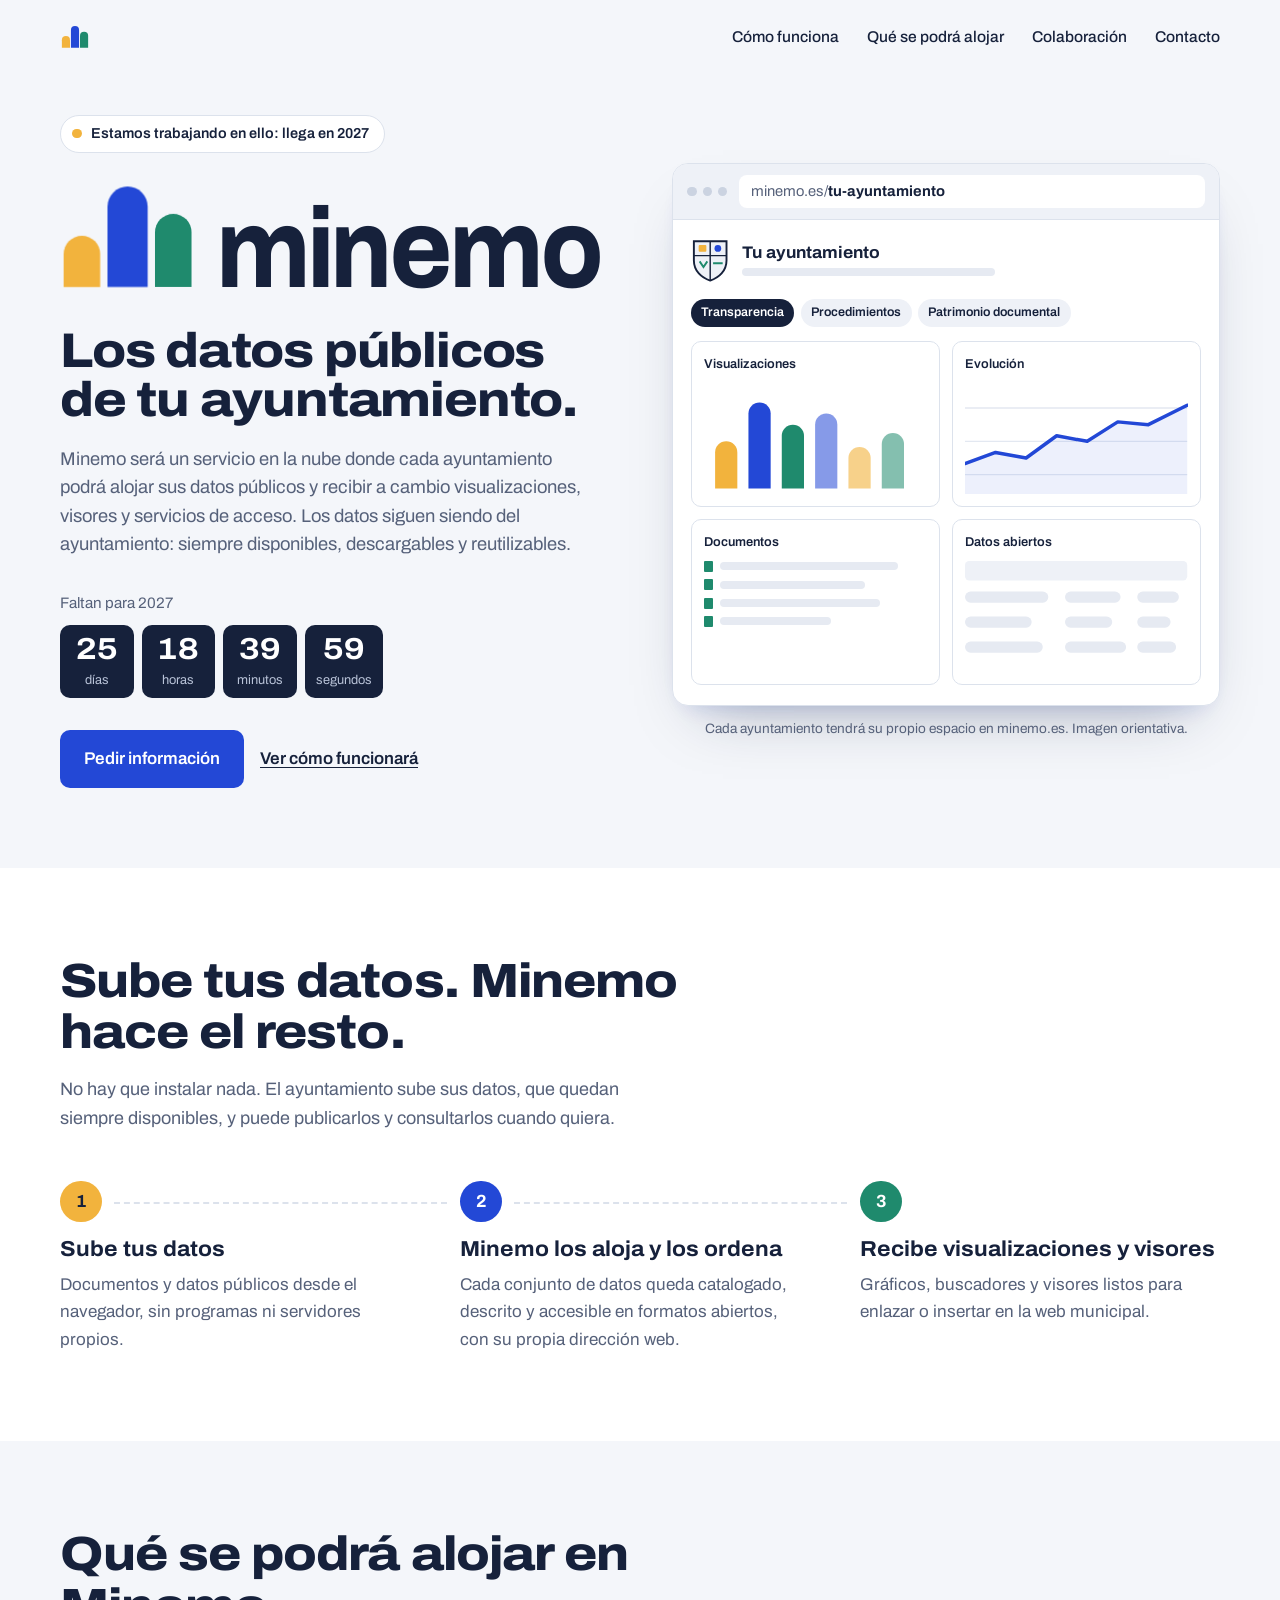
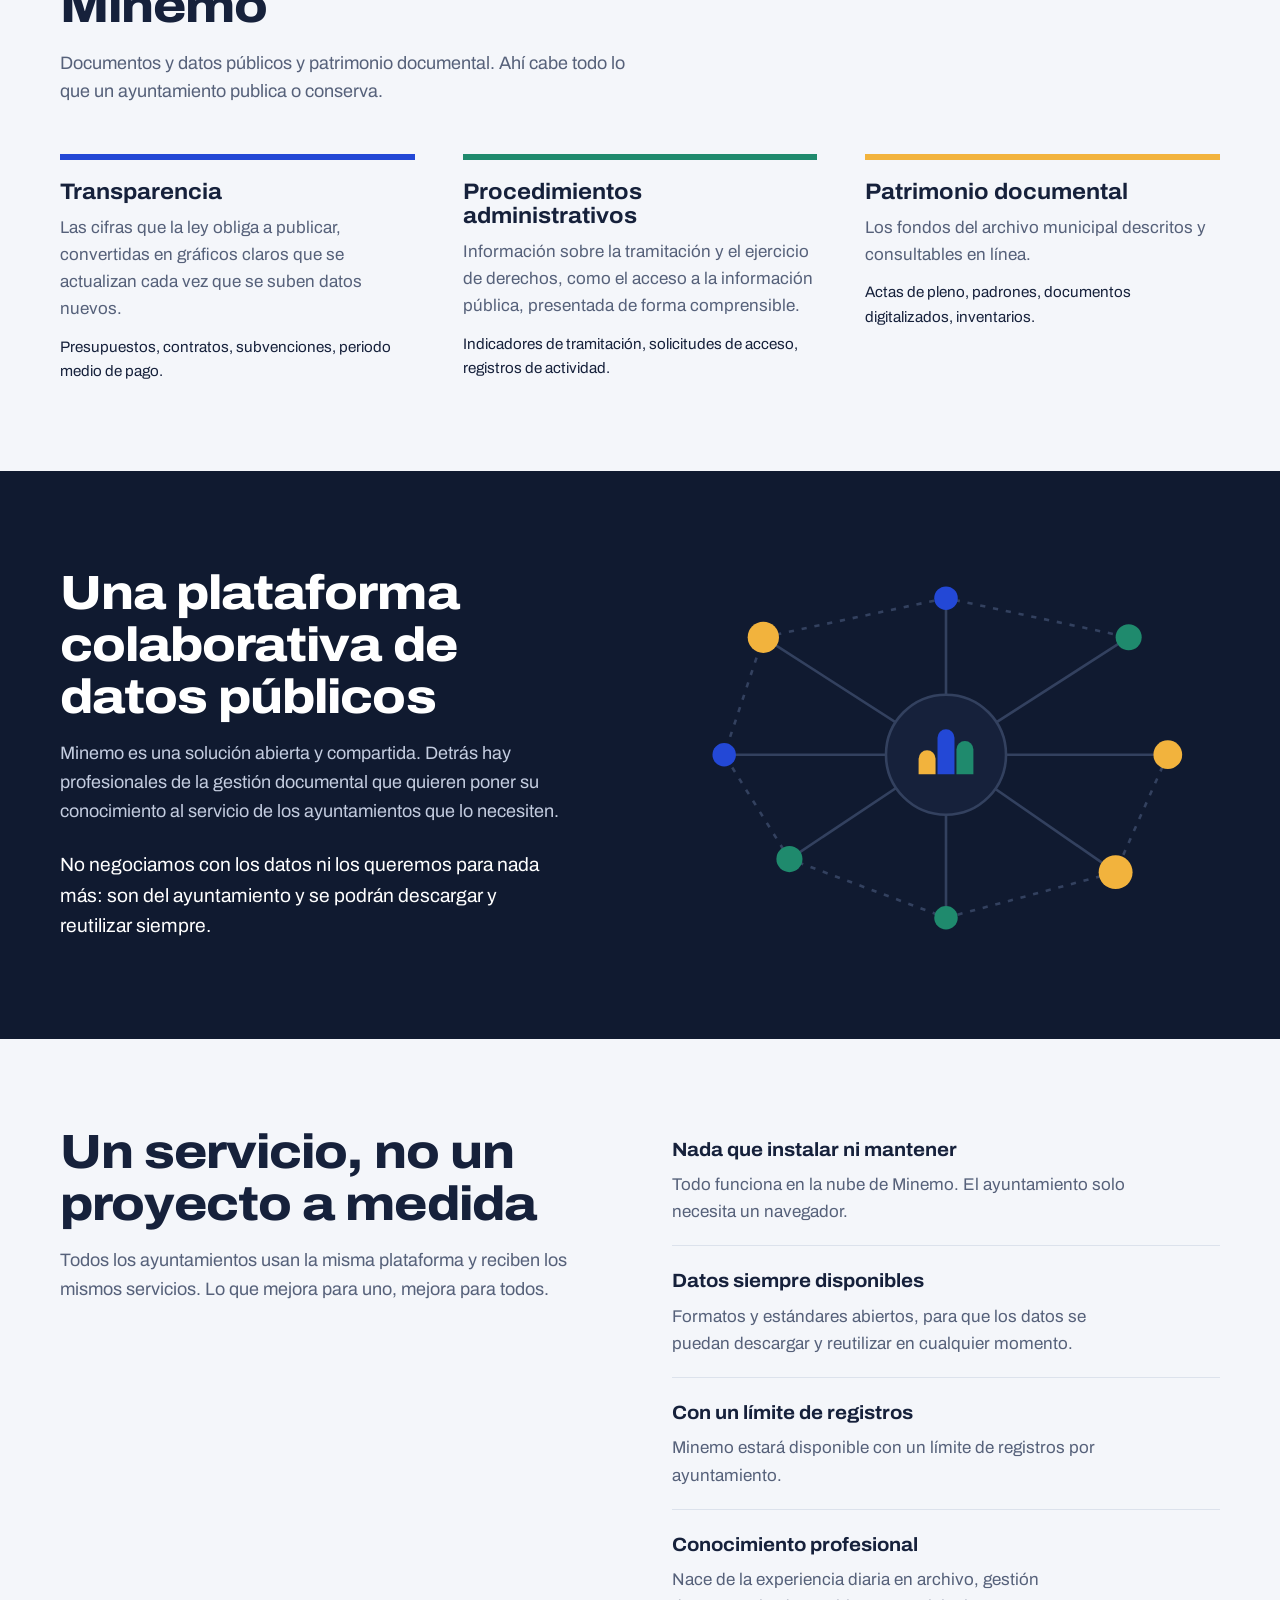
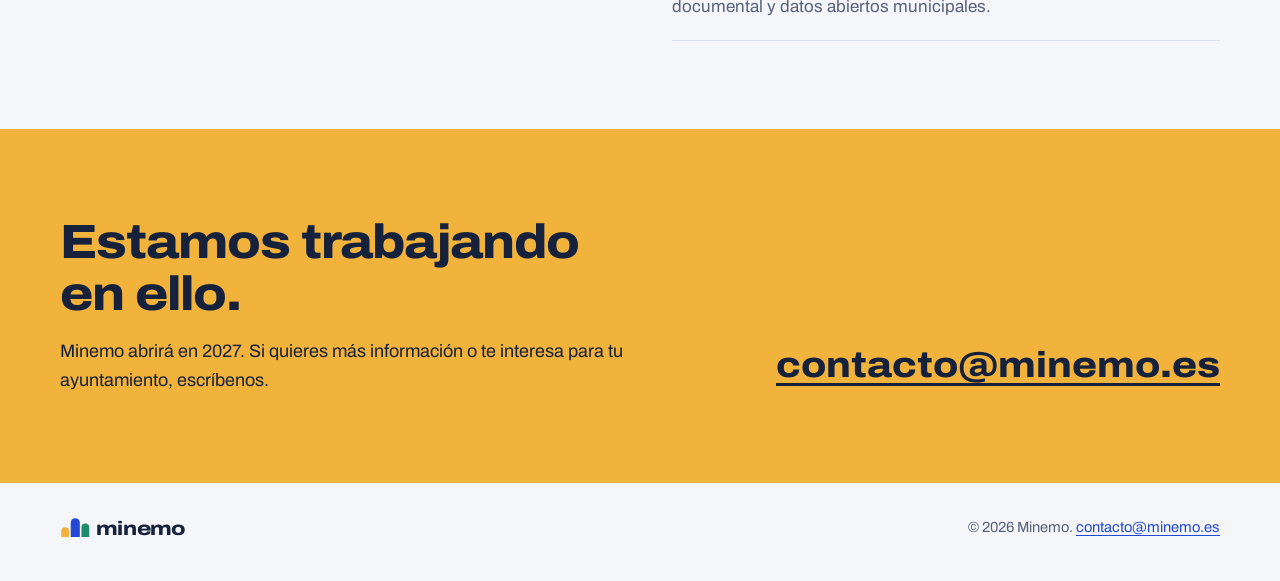
==== commit 28e9a756: "Rehace textos de la portada: plataforma colaborativa, datos siempre disponibles y logo destacado Co-" ====
--- a/index.html
+++ b/index.html
@@ -3,10 +3,10 @@
 <head>
 <meta charset="utf-8">
 <meta name="viewport" content="width=device-width, initial-scale=1">
-<title>Minemo: la nube de los datos públicos municipales</title>
-<meta name="description" content="Minemo será un servicio en la nube, gratuito para los municipios pequeños, donde los ayuntamientos podrán alojar sus datos públicos y recibir a cambio visualizaciones y visores listos para compartir. Disponible en 2027.">
-<meta property="og:title" content="Minemo: la nube de los datos públicos municipales">
-<meta property="og:description" content="Suba los datos públicos de su ayuntamiento y reciba visualizaciones, visores y servicios de acceso. Gratis para los municipios pequeños. Llega en 2027.">
+<title>Minemo: datos públicos de ayuntamientos</title>
+<meta name="description" content="Minemo será un servicio en la nube donde cada ayuntamiento podrá alojar sus datos públicos y recibir a cambio visualizaciones, visores y servicios de acceso. Una plataforma colaborativa y compartida. Disponible en 2027.">
+<meta property="og:title" content="Minemo: datos públicos de ayuntamientos">
+<meta property="og:description" content="Sube los datos públicos de tu ayuntamiento y recibe visualizaciones, visores y servicios de acceso. Una plataforma colaborativa. Llega en 2027.">
 <meta property="og:url" content="https://minemo.es/">
 <meta property="og:locale" content="es_ES">
 <meta name="theme-color" content="#16213B">
@@ -49,16 +49,16 @@
   .cabecera { padding: 1.4rem 0; }
   .cabecera .contenedor { display: flex; justify-content: space-between; align-items: center; gap: 1.5rem; }
   .logo { display: inline-flex; text-decoration: none; }
-  .logo svg { height: 34px; width: auto; display: block; }
+  .logo svg { height: 30px; width: auto; display: block; }
   .cabecera nav { display: flex; gap: 1.75rem; }
   .cabecera nav a { color: var(--pizarra); text-decoration: none; font-weight: 500; font-size: .975rem; }
   .cabecera nav a:hover { color: var(--cobalto); }
 
   /* ---------- Portada ---------- */
-  .portada { padding: 3.5rem 0 5rem; }
+  .portada { padding: 2.5rem 0 5rem; }
   .portada .contenedor {
     display: grid;
-    grid-template-columns: minmax(0, 1fr) minmax(0, 1.05fr);
+    grid-template-columns: minmax(0, 1fr) minmax(0, 1fr);
     gap: clamp(2rem, 5vw, 4.5rem);
     align-items: center;
   }
@@ -70,25 +70,35 @@
   }
   .aviso .pulso {
     width: .6rem; height: .6rem; border-radius: 50%; background: var(--albero);
-    box-shadow: 0 0 0 0 rgba(242,179,61,.6);
     animation: pulso 2.4s ease-out infinite;
   }
   @keyframes pulso { 0% { box-shadow: 0 0 0 0 rgba(242,179,61,.6); } 70% { box-shadow: 0 0 0 10px rgba(242,179,61,0); } 100% { box-shadow: 0 0 0 0 rgba(242,179,61,0); } }
+
+  /* Firma: el logo grande es el titular de la marca */
+  .firma { margin: 1.75rem 0 0; line-height: 0; }
+  .firma svg { width: min(100%, 560px); height: auto; display: block; overflow: visible; }
+  .firma .b { transform-box: fill-box; transform-origin: 50% 100%; animation: crecer .9s cubic-bezier(.2,.9,.25,1.15) both; }
+  .firma .b2 { animation-delay: .12s; }
+  .firma .b3 { animation-delay: .24s; }
+  .firma .palabra { animation: aparecer .7s ease-out .45s both; }
+  @keyframes crecer { from { transform: scaleY(0); } to { transform: scaleY(1); } }
+  @keyframes aparecer { from { opacity: 0; transform: translateX(-8px); } to { opacity: 1; transform: none; } }
+
   .titular {
-    margin-top: 1.5rem;
-    font-size: clamp(2.5rem, 5vw, 4.1rem);
+    margin-top: 1.75rem;
+    font-size: clamp(2rem, 3.8vw, 3.1rem);
     font-weight: 800;
-    font-variation-settings: "wdth" 118;
-    letter-spacing: -.03em;
-    line-height: .98;
-    max-width: 15ch;
+    font-variation-settings: "wdth" 112;
+    letter-spacing: -.025em;
+    line-height: 1.02;
+    max-width: 18ch;
   }
   .entradilla {
-    margin-top: 1.5rem; max-width: 46ch;
-    font-size: 1.2rem; line-height: 1.55; color: var(--tenue);
-  }
-
-  .cuenta { margin-top: 2.25rem; }
+    margin-top: 1.25rem; max-width: 48ch;
+    font-size: 1.15rem; line-height: 1.55; color: var(--tenue);
+  }
+
+  .cuenta { margin-top: 2rem; }
   .cuenta p { font-size: .95rem; color: var(--tenue); margin-bottom: .6rem; }
   .reloj { display: flex; gap: .5rem; flex-wrap: wrap; }
   .reloj div {
@@ -111,7 +121,7 @@
   .boton:hover { background: var(--pizarra); color: var(--blanco); }
   .enlace-sec { font-weight: 600; color: var(--pizarra); }
 
-  /* ---------- Maqueta: página de un municipio ---------- */
+  /* ---------- Maqueta orientativa ---------- */
   .maqueta { margin: 0; }
   .navegador {
     background: var(--blanco); border-radius: 16px;
@@ -127,14 +137,14 @@
   .puntos i { width: .6rem; height: .6rem; border-radius: 50%; background: #CBD3E1; display: block; }
   .direccion {
     flex: 1; background: var(--blanco); border-radius: 8px; padding: .3rem .75rem;
-    font-size: .88rem; color: var(--tenue); white-space: nowrap; overflow: hidden; text-overflow: ellipsis;
-  }
-  .direccion b { color: var(--pizarra); font-weight: 600; }
+    font-size: .92rem; color: var(--tenue); white-space: nowrap; overflow: hidden; text-overflow: ellipsis;
+  }
+  .direccion b { color: var(--pizarra); font-weight: 700; }
   .canal { padding: 1.1rem 1.1rem 1.25rem; }
   .canal-cab { display: flex; align-items: center; gap: .8rem; }
   .escudo { width: 2.4rem; height: 2.8rem; flex: none; }
   .canal-cab h3 { font-size: 1.05rem; font-weight: 700; font-variation-settings: "wdth" 104; }
-  .canal-cab p { font-size: .82rem; color: var(--tenue); }
+  .linea { display: block; height: .5rem; border-radius: 4px; background: #E6EAF2; }
   .secciones { display: flex; gap: .4rem; margin: 1rem 0 .9rem; flex-wrap: wrap; }
   .secciones span {
     font-size: .78rem; font-weight: 600; padding: .25rem .65rem; border-radius: 999px;
@@ -143,14 +153,11 @@
   .secciones span.activa { background: var(--pizarra); color: var(--blanco); }
   .teselas { display: grid; grid-template-columns: 1fr 1fr; gap: .7rem; }
   .tesela { border: 1px solid var(--niebla); border-radius: 10px; padding: .75rem .8rem; background: var(--blanco); }
-  .tesela h4 { margin: 0 0 .5rem; font-size: .8rem; font-weight: 600; color: var(--pizarra); }
+  .tesela h4 { margin: 0 0 .55rem; font-size: .8rem; font-weight: 600; color: var(--pizarra); }
   .tesela svg { display: block; width: 100%; height: auto; }
-  .fotos { display: grid; grid-template-columns: repeat(3, 1fr); gap: 4px; }
-  .fotos i { display: block; aspect-ratio: 4/3; border-radius: 3px; }
-  .docs { list-style: none; margin: 0; padding: 0; font-size: .78rem; }
-  .docs li { display: flex; align-items: center; gap: .45rem; padding: .28rem 0; border-bottom: 1px dashed var(--niebla); }
-  .docs li:last-child { border-bottom: 0; }
-  .docs li::before { content: ""; width: .55rem; height: .7rem; border-radius: 1px; background: var(--verde); flex: none; }
+  .esqueleto { display: grid; gap: .45rem; }
+  .esqueleto .fila { display: flex; align-items: center; gap: .45rem; }
+  .esqueleto .doc { width: .55rem; height: .7rem; border-radius: 1px; background: var(--verde); flex: none; }
   .maqueta figcaption { margin-top: .75rem; font-size: .85rem; color: var(--tenue); text-align: center; }
 
   /* ---------- Secciones generales ---------- */
@@ -181,33 +188,23 @@
   }
   .pasos h3 { font-size: 1.35rem; font-weight: 700; font-variation-settings: "wdth" 106; }
   .pasos p { margin-top: .6rem; color: var(--tenue); max-width: 34ch; }
-  .analogia {
-    margin-top: 3.5rem; padding: 1.5rem 1.75rem; border-radius: 14px;
-    background: var(--cal); border-left: 6px solid var(--cobalto);
-    font-size: 1.15rem; max-width: 70ch;
-  }
 
   /* Qué se podrá alojar */
-  .areas { margin-top: 3rem; display: grid; grid-template-columns: repeat(2, minmax(0,1fr)); gap: 2.75rem 4rem; }
-  .area h3 { display: flex; align-items: center; gap: .7rem; font-size: 1.4rem; font-weight: 700; font-variation-settings: "wdth" 106; }
-  .area h3::before { content: ""; width: .9rem; height: .9rem; border-radius: 3px; background: var(--c); flex: none; }
-  .area p { margin-top: .6rem; color: var(--tenue); max-width: 48ch; }
+  .areas { margin-top: 3rem; display: grid; grid-template-columns: repeat(3, minmax(0,1fr)); gap: 2.5rem 3rem; }
+  .area { border-top: 6px solid var(--c); padding-top: 1.25rem; }
+  .area h3 { font-size: 1.4rem; font-weight: 700; font-variation-settings: "wdth" 106; }
+  .area p { margin-top: .6rem; color: var(--tenue); max-width: 40ch; }
   .area .ej { margin-top: .75rem; font-size: .95rem; color: var(--pizarra); }
 
-  /* Gratis */
-  .gratis { background: var(--noche); color: var(--blanco); }
-  .gratis .contenedor { display: grid; grid-template-columns: minmax(0, .9fr) minmax(0, 1.1fr); gap: clamp(2rem, 5vw, 4.5rem); align-items: center; }
-  .gratis h2 { color: var(--blanco); }
-  .gratis .intro { color: #C3CCDF; }
-  .cifra { margin-top: 2rem; font-size: 1.15rem; color: var(--blanco); max-width: 40ch; }
-  .cifra b { color: var(--albero); font-weight: 700; }
-  .leyenda { margin-top: 1.25rem; display: flex; gap: 1.5rem; flex-wrap: wrap; font-size: .9rem; color: #C3CCDF; }
-  .leyenda span { display: inline-flex; align-items: center; gap: .5rem; }
-  .leyenda i { width: .75rem; height: .75rem; border-radius: 2px; display: inline-block; }
-  .fuente { margin-top: 1rem; font-size: .82rem; color: #8F9BB5; }
-  .mapa-puntos { width: 100%; aspect-ratio: 1.45; display: block; }
-
-  /* Servicio, no proyecto */
+  /* Colaboración */
+  .colabora { background: var(--noche); color: var(--blanco); }
+  .colabora .contenedor { display: grid; grid-template-columns: minmax(0, 1fr) minmax(0, 1fr); gap: clamp(2rem, 5vw, 5rem); align-items: center; }
+  .colabora h2 { color: var(--blanco); }
+  .colabora .intro { color: #C3CCDF; }
+  .colabora .destacado { margin-top: 1.5rem; font-size: 1.2rem; color: var(--blanco); max-width: 44ch; }
+  .red { width: 100%; height: auto; display: block; }
+
+  /* Servicio */
   .servicio .contenedor { display: grid; grid-template-columns: minmax(0, 1fr) minmax(0, 1fr); gap: clamp(2rem, 5vw, 5rem); align-items: start; }
   .servicio dl { margin: .5rem 0 0; }
   .servicio dl div { padding: 1.25rem 0; border-bottom: 1px solid var(--niebla); }
@@ -228,19 +225,18 @@
 
   footer { padding: 2rem 0 2.5rem; color: var(--tenue); font-size: .92rem; }
   footer .contenedor { display: flex; justify-content: space-between; align-items: center; gap: 1rem; flex-wrap: wrap; }
-  footer svg { height: 24px; width: auto; display: block; }
+  footer svg { height: 26px; width: auto; display: block; }
 
   /* ---------- Responsive ---------- */
   @media (max-width: 920px) {
-    .portada .contenedor, .gratis .contenedor, .servicio .contenedor { grid-template-columns: 1fr; }
-    .titular { max-width: 16ch; }
+    .portada .contenedor, .colabora .contenedor, .servicio .contenedor { grid-template-columns: 1fr; }
+    .areas { grid-template-columns: 1fr; gap: 2rem; }
   }
   @media (max-width: 760px) {
     .cabecera nav a:not(:last-child) { display: none; }
-    .portada { padding-top: 2rem; }
+    .portada { padding-top: 1.5rem; }
     .pasos { grid-template-columns: 1fr; gap: 2rem; }
     .pasos li::after { display: none; }
-    .areas { grid-template-columns: 1fr; gap: 2rem; }
     .contacto .contenedor { grid-template-columns: 1fr; }
     .seccion { padding: 4rem 0; }
   }
@@ -250,7 +246,7 @@
   }
   @media (prefers-reduced-motion: reduce) {
     html { scroll-behavior: auto; }
-    .aviso .pulso { animation: none; }
+    .aviso .pulso, .firma .b, .firma .palabra { animation: none; }
   }
 </style>
 </head>
@@ -259,19 +255,16 @@
 <header class="cabecera">
   <div class="contenedor">
     <a class="logo" href="/" aria-label="Minemo, inicio">
-      <svg viewBox="0 0 196 40" aria-hidden="true">
-        <g transform="translate(0 4)">
-          <path d="M2 30V21a6 6 0 0 1 12 0v9z" fill="#F2B33D"/>
-          <path d="M16.5 30V8a7 7 0 0 1 14 0v22z" fill="#2348D6"/>
-          <path d="M33 30V15a6 6 0 0 1 12 0v15z" fill="#1F8A6D"/>
-        </g>
-        <text x="56" y="31" font-family="Archivo, system-ui, sans-serif" font-weight="800" font-size="30" letter-spacing="-0.6" fill="#16213B" style="font-variation-settings:'wdth' 118">minemo</text>
+      <svg viewBox="0 0 48 48" aria-hidden="true">
+        <path d="M3 41V29a6.5 6.5 0 0 1 13 0v12z" fill="#F2B33D"/>
+        <path d="M17.5 41V13a6.5 6.5 0 0 1 13 0v28z" fill="#2348D6"/>
+        <path d="M32 41V22a6.5 6.5 0 0 1 13 0v19z" fill="#1F8A6D"/>
       </svg>
     </a>
     <nav aria-label="Principal">
       <a href="#como">Cómo funciona</a>
       <a href="#que">Qué se podrá alojar</a>
-      <a href="#gratis">Gratis</a>
+      <a href="#colaboracion">Colaboración</a>
       <a href="#contacto">Contacto</a>
     </nav>
   </div>
@@ -282,10 +275,20 @@
     <div class="contenedor">
       <div>
         <span class="aviso"><span class="pulso" aria-hidden="true"></span>Estamos trabajando en ello: llega en 2027</span>
-        <h1 class="titular">Los datos públicos de su ayuntamiento, en la nube y a la vista de todos.</h1>
-        <p class="entradilla">Minemo será un servicio en la nube donde cada ayuntamiento podrá alojar sus datos públicos y recibir a cambio visualizaciones, visores y servicios de acceso listos para compartir. Gratis para los municipios pequeños.</p>
-
-        <div class="cuenta" aria-live="off">
+
+        <p class="firma">
+          <svg viewBox="0 0 300 64" role="img" aria-label="minemo">
+            <path class="b b1" d="M2 58V40a10 10 0 0 1 20 0v18z" fill="#F2B33D"/>
+            <path class="b b2" d="M26 58V14a11 11 0 0 1 22 0v44z" fill="#2348D6"/>
+            <path class="b b3" d="M52 58V28a10 10 0 0 1 20 0v30z" fill="#1F8A6D"/>
+            <text class="palabra" x="86" y="58" textLength="210" lengthAdjust="spacingAndGlyphs" font-family="Archivo, system-ui, sans-serif" font-weight="800" font-size="62" letter-spacing="-1.6" fill="#16213B" style="font-variation-settings:'wdth' 120">minemo</text>
+          </svg>
+        </p>
+
+        <h1 class="titular">Los datos públicos de tu ayuntamiento.</h1>
+        <p class="entradilla">Minemo será un servicio en la nube donde cada ayuntamiento podrá alojar sus datos públicos y recibir a cambio visualizaciones, visores y servicios de acceso. Los datos siguen siendo del ayuntamiento: siempre disponibles, descargables y reutilizables.</p>
+
+        <div class="cuenta">
           <p id="cuenta-texto">Faltan para 2027</p>
           <div class="reloj" id="reloj" aria-describedby="cuenta-texto">
             <div><strong id="r-d">--</strong><span>días</span></div>
@@ -302,10 +305,10 @@
       </div>
 
       <figure class="maqueta">
-        <div class="navegador" role="img" aria-label="Ejemplo de la página de un municipio en Minemo, con gráficos de presupuesto y periodo medio de pago, fotografías históricas y documentos de archivo">
+        <div class="navegador" role="img" aria-label="Imagen orientativa del espacio de un ayuntamiento en minemo.es">
           <div class="barra">
             <div class="puntos" aria-hidden="true"><i></i><i></i><i></i></div>
-            <div class="direccion">minemo.es/<b>su-municipio</b></div>
+            <div class="direccion">minemo.es/<b>tu-ayuntamiento</b></div>
           </div>
           <div class="canal">
             <div class="canal-cab">
@@ -317,127 +320,132 @@
                 <circle cx="28" cy="10.5" r="3.5" fill="#2348D6"/>
                 <path d="M9 24l4 6 4-6M23 26h10" stroke="#1F8A6D" stroke-width="2" fill="none"/>
               </svg>
-              <div>
-                <h3>Ayuntamiento de Su Municipio</h3>
-                <p>12 conjuntos de datos, actualizado hoy</p>
+              <div style="flex:1">
+                <h3>Tu ayuntamiento</h3>
+                <span class="linea" style="width:55%;margin-top:.4rem"></span>
               </div>
             </div>
             <div class="secciones" aria-hidden="true">
-              <span class="activa">Todo</span><span>Transparencia</span><span>Trámites</span><span>Archivo</span><span>Imágenes</span>
+              <span class="activa">Transparencia</span><span>Procedimientos</span><span>Patrimonio documental</span>
             </div>
             <div class="teselas">
               <div class="tesela">
-                <h4>Presupuesto 2026 por áreas</h4>
-                <svg viewBox="0 0 160 84" aria-hidden="true">
-                  <g font-family="Archivo, sans-serif" font-size="8" fill="#56617A">
-                    <text x="0" y="10">Servicios</text><rect x="52" y="3" width="100" height="9" rx="2" fill="#2348D6"/>
-                    <text x="0" y="28">Personal</text><rect x="52" y="21" width="78" height="9" rx="2" fill="#2348D6" opacity=".8"/>
-                    <text x="0" y="46">Inversión</text><rect x="52" y="39" width="54" height="9" rx="2" fill="#F2B33D"/>
-                    <text x="0" y="64">Cultura</text><rect x="52" y="57" width="34" height="9" rx="2" fill="#1F8A6D"/>
-                    <text x="0" y="82">Otros</text><rect x="52" y="75" width="22" height="9" rx="2" fill="#CBD3E1"/>
+                <h4>Visualizaciones</h4>
+                <svg viewBox="0 0 160 80" aria-hidden="true">
+                  <path d="M8 76V50a8 8 0 0 1 16 0v26z" fill="#F2B33D"/>
+                  <path d="M32 76V22a8 8 0 0 1 16 0v54z" fill="#2348D6"/>
+                  <path d="M56 76V38a8 8 0 0 1 16 0v38z" fill="#1F8A6D"/>
+                  <path d="M80 76V30a8 8 0 0 1 16 0v46z" fill="#2348D6" opacity=".55"/>
+                  <path d="M104 76V54a8 8 0 0 1 16 0v22z" fill="#F2B33D" opacity=".6"/>
+                  <path d="M128 76V44a8 8 0 0 1 16 0v32z" fill="#1F8A6D" opacity=".55"/>
+                </svg>
+              </div>
+              <div class="tesela">
+                <h4>Evolución</h4>
+                <svg viewBox="0 0 160 80" aria-hidden="true">
+                  <g stroke="#E3E8F1" stroke-width="1"><path d="M0 18h160M0 42h160M0 66h160"/></g>
+                  <path d="M0 58 L22 50 L44 54 L66 38 L88 42 L110 28 L132 30 L160 16" fill="none" stroke="#2348D6" stroke-width="2.5" stroke-linejoin="round" stroke-linecap="round"/>
+                  <path d="M0 58 L22 50 L44 54 L66 38 L88 42 L110 28 L132 30 L160 16 V80 H0z" fill="#2348D6" opacity=".08"/>
+                </svg>
+              </div>
+              <div class="tesela">
+                <h4>Documentos</h4>
+                <div class="esqueleto" aria-hidden="true">
+                  <div class="fila"><span class="doc"></span><span class="linea" style="width:80%"></span></div>
+                  <div class="fila"><span class="doc"></span><span class="linea" style="width:65%"></span></div>
+                  <div class="fila"><span class="doc"></span><span class="linea" style="width:72%"></span></div>
+                  <div class="fila"><span class="doc"></span><span class="linea" style="width:50%"></span></div>
+                </div>
+              </div>
+              <div class="tesela">
+                <h4>Datos abiertos</h4>
+                <svg viewBox="0 0 160 80" aria-hidden="true">
+                  <rect x="0" y="0" width="160" height="14" rx="3" fill="#EEF1F7"/>
+                  <g fill="#E6EAF2">
+                    <rect x="0" y="22" width="60" height="8" rx="4"/><rect x="72" y="22" width="40" height="8" rx="4"/><rect x="124" y="22" width="30" height="8" rx="4"/>
+                    <rect x="0" y="40" width="48" height="8" rx="4"/><rect x="72" y="40" width="34" height="8" rx="4"/><rect x="124" y="40" width="24" height="8" rx="4"/>
+                    <rect x="0" y="58" width="56" height="8" rx="4"/><rect x="72" y="58" width="44" height="8" rx="4"/><rect x="124" y="58" width="28" height="8" rx="4"/>
                   </g>
                 </svg>
               </div>
-              <div class="tesela">
-                <h4>Periodo medio de pago (días)</h4>
-                <svg viewBox="0 0 160 84" aria-hidden="true">
-                  <g stroke="#E3E8F1" stroke-width="1"><path d="M0 20h160M0 44h160M0 68h160"/></g>
-                  <path d="M0 22 L20 30 L40 26 L60 40 L80 36 L100 50 L120 48 L140 58 L160 54" fill="none" stroke="#1F8A6D" stroke-width="2.5" stroke-linejoin="round" stroke-linecap="round"/>
-                  <path d="M0 22 L20 30 L40 26 L60 40 L80 36 L100 50 L120 48 L140 58 L160 54 V84 H0z" fill="#1F8A6D" opacity=".1"/>
-                  <circle cx="160" cy="54" r="3.5" fill="#1F8A6D"/>
-                </svg>
-              </div>
-              <div class="tesela">
-                <h4>Fotografía histórica</h4>
-                <div class="fotos" aria-hidden="true">
-                  <i style="background:linear-gradient(160deg,#C9B48E,#8C7552)"></i>
-                  <i style="background:linear-gradient(200deg,#B9A27A,#6E5B40)"></i>
-                  <i style="background:linear-gradient(140deg,#D8C7A6,#9A8460)"></i>
-                  <i style="background:linear-gradient(180deg,#A99271,#5F4E37)"></i>
-                  <i style="background:linear-gradient(120deg,#CDBB98,#857053)"></i>
-                  <i style="background:linear-gradient(210deg,#BEA884,#77644A)"></i>
-                </div>
-              </div>
-              <div class="tesela">
-                <h4>Fondo documental</h4>
-                <ul class="docs">
-                  <li>Actas de pleno, 1931–1980</li>
-                  <li>Padrones municipales</li>
-                  <li>Ordenanzas fiscales</li>
-                </ul>
-              </div>
             </div>
           </div>
         </div>
-        <figcaption>Así podría verse la página de un municipio. Datos de ejemplo.</figcaption>
+        <figcaption>Cada ayuntamiento tendrá su propio espacio en minemo.es. Imagen orientativa.</figcaption>
       </figure>
     </div>
   </section>
 
   <section class="seccion como" id="como" aria-labelledby="t-como">
     <div class="contenedor">
-      <h2 id="t-como">Usted sube los datos. Minemo hace el resto.</h2>
-      <p class="intro">No hay que instalar nada ni contratar un desarrollo. El ayuntamiento entrega sus datos y recibe a cambio servicios para publicarlos, consultarlos y entenderlos.</p>
+      <h2 id="t-como">Sube tus datos. Minemo hace el resto.</h2>
+      <p class="intro">No hay que instalar nada. El ayuntamiento sube sus datos, que quedan siempre disponibles, y puede publicarlos y consultarlos cuando quiera.</p>
       <ol class="pasos">
         <li>
-          <h3>Suba sus datos</h3>
-          <p>Hojas de cálculo, ficheros CSV, documentos digitalizados o imágenes, desde el navegador y con plantillas para los casos más habituales.</p>
+          <h3>Sube tus datos</h3>
+          <p>Documentos y datos públicos desde el navegador, sin programas ni servidores propios.</p>
         </li>
         <li>
           <h3>Minemo los aloja y los ordena</h3>
           <p>Cada conjunto de datos queda catalogado, descrito y accesible en formatos abiertos, con su propia dirección web.</p>
         </li>
         <li>
-          <h3>Reciba visualizaciones y visores</h3>
-          <p>Gráficos, buscadores y visores de imágenes y documentos, listos para enlazar o insertar en la web municipal.</p>
+          <h3>Recibe visualizaciones y visores</h3>
+          <p>Gráficos, buscadores y visores listos para enlazar o insertar en la web municipal.</p>
         </li>
       </ol>
-      <p class="analogia">Funciona como una plataforma de vídeo: igual que alguien sube un vídeo y la plataforma se encarga de alojarlo y mostrarlo, el ayuntamiento sube sus datos y Minemo se encarga de publicarlos y hacerlos visibles.</p>
     </div>
   </section>
 
   <section class="seccion" id="que" aria-labelledby="t-que">
     <div class="contenedor">
       <h2 id="t-que">Qué se podrá alojar en Minemo</h2>
-      <p class="intro">Datos de transparencia, procedimientos electrónicos y patrimonio documental, todo en un mismo sitio y con la misma forma de trabajar.</p>
+      <p class="intro">Documentos y datos públicos y patrimonio documental. Ahí cabe todo lo que un ayuntamiento publica o conserva.</p>
       <div class="areas">
         <div class="area" style="--c: var(--cobalto)">
           <h3>Transparencia</h3>
-          <p>Las cifras que la ley obliga a publicar, convertidas en gráficos que cualquier vecino entiende y que se actualizan cada vez que se suben datos nuevos.</p>
+          <p>Las cifras que la ley obliga a publicar, convertidas en gráficos claros que se actualizan cada vez que se suben datos nuevos.</p>
           <p class="ej">Presupuestos, contratos, subvenciones, periodo medio de pago.</p>
         </div>
         <div class="area" style="--c: var(--verde)">
-          <h3>Procedimientos electrónicos y derechos</h3>
-          <p>Información sobre la tramitación electrónica y el ejercicio de derechos, como el acceso a la información pública, presentada de forma clara.</p>
+          <h3>Procedimientos administrativos</h3>
+          <p>Información sobre la tramitación y el ejercicio de derechos, como el acceso a la información pública, presentada de forma comprensible.</p>
           <p class="ej">Indicadores de tramitación, solicitudes de acceso, registros de actividad.</p>
         </div>
         <div class="area" style="--c: var(--albero)">
           <h3>Patrimonio documental</h3>
-          <p>Los fondos del archivo municipal descritos y consultables en línea, para que la memoria del municipio no dependa de una visita en horario de oficina.</p>
+          <p>Los fondos del archivo municipal descritos y consultables en línea.</p>
           <p class="ej">Actas de pleno, padrones, documentos digitalizados, inventarios.</p>
-        </div>
-        <div class="area" style="--c: #B08A5A">
-          <h3>Imágenes</h3>
-          <p>Colecciones de fotografía y patrimonio con visores pensados para buscar por lugar, fecha o tema y compartir cada imagen con su ficha.</p>
-          <p class="ej">Fotografía histórica, bienes patrimoniales, carteles y prensa local.</p>
         </div>
       </div>
     </div>
   </section>
 
-  <section class="seccion gratis" id="gratis" aria-labelledby="t-gratis">
+  <section class="seccion colabora" id="colaboracion" aria-labelledby="t-colabora">
     <div class="contenedor">
       <div>
-        <h2 id="t-gratis">Gratis para los municipios pequeños</h2>
-        <p class="intro">Minemo será gratuito hasta un límite de registros y de volumen de datos. Ese límite se fijará para que un ayuntamiento pequeño pueda publicar todo lo que necesita sin pagar nada. Las cifras concretas se anunciarán antes del lanzamiento.</p>
-        <p class="cifra"><b>4.975</b> de los <b>8.132</b> municipios de España tienen menos de 1.000 habitantes. Para ellos está pensado Minemo.</p>
-        <div class="leyenda" aria-hidden="true">
-          <span><i style="background:#F2B33D"></i>Menos de 1.000 habitantes</span>
-          <span><i style="background:#33415F"></i>Resto de municipios</span>
-        </div>
-        <p class="fuente">Fuente: INE, Censo Anual de Población 2025.</p>
+        <h2 id="t-colabora">Una plataforma colaborativa de datos públicos</h2>
+        <p class="intro">Minemo es una solución abierta y compartida. Detrás hay profesionales de la gestión documental que quieren poner su conocimiento al servicio de los ayuntamientos que lo necesiten.</p>
+        <p class="destacado">No negociamos con los datos ni los queremos para nada más: son del ayuntamiento y se podrán descargar y reutilizar siempre.</p>
       </div>
-      <canvas class="mapa-puntos" id="puntos" role="img" aria-label="Rejilla de 8.132 puntos, uno por municipio de España; los 4.975 primeros, en amarillo, corresponden a los municipios de menos de 1.000 habitantes"></canvas>
+      <svg class="red" viewBox="0 0 420 300" role="img" aria-label="Esquema de una red: varios ayuntamientos conectados a un espacio común">
+        <g stroke="#33415F" stroke-width="2">
+          <path d="M210 150L70 60M210 150L90 230M210 150L350 60M210 150L340 240M210 150L210 30M210 150L40 150M210 150L380 150M210 150L210 275"/>
+          <path d="M70 60L210 30L350 60M380 150L340 240L210 275L90 230L40 150L70 60" stroke-dasharray="4 6" fill="none"/>
+        </g>
+        <g>
+          <circle cx="70" cy="60" r="12" fill="#F2B33D"/><circle cx="350" cy="60" r="10" fill="#1F8A6D"/>
+          <circle cx="90" cy="230" r="10" fill="#1F8A6D"/><circle cx="340" cy="240" r="13" fill="#F2B33D"/>
+          <circle cx="210" cy="30" r="9" fill="#2348D6"/><circle cx="40" cy="150" r="9" fill="#2348D6"/>
+          <circle cx="380" cy="150" r="11" fill="#F2B33D"/><circle cx="210" cy="275" r="9" fill="#1F8A6D"/>
+        </g>
+        <circle cx="210" cy="150" r="46" fill="#16213B" stroke="#33415F" stroke-width="2"/>
+        <g transform="translate(186 124)">
+          <path d="M3 41V29a6.5 6.5 0 0 1 13 0v12z" fill="#F2B33D"/>
+          <path d="M17.5 41V13a6.5 6.5 0 0 1 13 0v28z" fill="#2348D6"/>
+          <path d="M32 41V22a6.5 6.5 0 0 1 13 0v19z" fill="#1F8A6D"/>
+        </g>
+      </svg>
     </div>
   </section>
 
@@ -445,7 +453,7 @@
     <div class="contenedor">
       <div>
         <h2 id="t-servicio">Un servicio, no un proyecto a medida</h2>
-        <p class="intro">Minemo no es una empresa tecnológica al uso. No vende licencias ni desarrollos: ofrece un espacio compartido donde cada ayuntamiento aloja sus datos y recibe el servicio a cambio.</p>
+        <p class="intro">Todos los ayuntamientos usan la misma plataforma y reciben los mismos servicios. Lo que mejora para uno, mejora para todos.</p>
       </div>
       <dl>
         <div>
@@ -453,15 +461,15 @@
           <dd>Todo funciona en la nube de Minemo. El ayuntamiento solo necesita un navegador.</dd>
         </div>
         <div>
-          <dt>Los mismos servicios para todos</dt>
-          <dd>Un pueblo de 300 habitantes tendrá las mismas visualizaciones que una ciudad.</dd>
+          <dt>Datos siempre disponibles</dt>
+          <dd>Formatos y estándares abiertos, para que los datos se puedan descargar y reutilizar en cualquier momento.</dd>
         </div>
         <div>
-          <dt>Sus datos siguen siendo suyos</dt>
-          <dd>Formatos y estándares abiertos, para que los datos se puedan descargar y reutilizar siempre.</dd>
+          <dt>Con un límite de registros</dt>
+          <dd>Minemo estará disponible con un límite de registros por ayuntamiento.</dd>
         </div>
         <div>
-          <dt>Hecho desde la administración local</dt>
+          <dt>Conocimiento profesional</dt>
           <dd>Nace de la experiencia diaria en archivo, gestión documental y datos abiertos municipales.</dd>
         </div>
       </dl>
@@ -472,7 +480,7 @@
     <div class="contenedor">
       <div>
         <h2 id="t-contacto">Estamos trabajando en ello.</h2>
-        <p class="intro">Minemo abrirá en 2027. Si quiere más información o le interesa para su ayuntamiento, escríbanos.</p>
+        <p class="intro">Minemo abrirá en 2027. Si quieres más información o te interesa para tu ayuntamiento, escríbenos.</p>
       </div>
       <a class="correo" href="mailto:contacto@minemo.es?subject=Informaci%C3%B3n%20sobre%20Minemo">contacto@minemo.es</a>
     </div>
@@ -481,12 +489,15 @@
 
 <footer>
   <div class="contenedor">
-    <svg viewBox="0 0 48 48" aria-hidden="true" style="height:22px">
-      <path d="M3 41V29a6.5 6.5 0 0 1 13 0v12z" fill="#F2B33D"/>
-      <path d="M17.5 41V13a6.5 6.5 0 0 1 13 0v28z" fill="#2348D6"/>
-      <path d="M32 41V22a6.5 6.5 0 0 1 13 0v19z" fill="#1F8A6D"/>
+    <svg viewBox="0 0 196 40" aria-hidden="true">
+      <g transform="translate(0 4)">
+        <path d="M2 30V21a6 6 0 0 1 12 0v9z" fill="#F2B33D"/>
+        <path d="M16.5 30V8a7 7 0 0 1 14 0v22z" fill="#2348D6"/>
+        <path d="M33 30V15a6 6 0 0 1 12 0v15z" fill="#1F8A6D"/>
+      </g>
+      <text x="56" y="31" textLength="136" lengthAdjust="spacingAndGlyphs" font-family="Archivo, system-ui, sans-serif" font-weight="800" font-size="30" letter-spacing="-0.6" fill="#16213B" style="font-variation-settings:'wdth' 118">minemo</text>
     </svg>
-    <span>© 2026 Minemo · <a href="mailto:contacto@minemo.es">contacto@minemo.es</a></span>
+    <span>© 2026 Minemo. <a href="mailto:contacto@minemo.es">contacto@minemo.es</a></span>
   </div>
 </footer>
 
@@ -501,7 +512,7 @@
       var resto = objetivo - Date.now();
       if (resto <= 0) {
         document.getElementById('cuenta-texto').textContent = 'Ya estamos en 2027.';
-        document.getElementById('reloj').innerHTML = '<p class="reloj-fin">Minemo abre muy pronto. Escríbanos para saber cuándo.</p>';
+        document.getElementById('reloj').innerHTML = '<p class="reloj-fin">Minemo abre muy pronto. Escríbenos para saber cuándo.</p>';
         return;
       }
       var seg = Math.floor(resto / 1000);
@@ -513,52 +524,6 @@
     }
     tic();
   })();
-
-  // Rejilla de municipios: 8.132 puntos, 4.975 resaltados
-  (function () {
-    var lienzo = document.getElementById('puntos');
-    if (!lienzo || !lienzo.getContext) return;
-    var TOTAL = 8132, PEQ = 4975;
-    var reducir = window.matchMedia && window.matchMedia('(prefers-reduced-motion: reduce)').matches;
-    // Gráfico de gofre: primero los municipios pequeños, luego el resto
-    var esPeq = new Uint8Array(TOTAL);
-    for (var p = 0; p < PEQ; p++) esPeq[p] = 1;
-
-    var progreso = reducir ? 1 : 0, inicio = null, visto = false;
-    function dibujar() {
-      var rect = lienzo.getBoundingClientRect();
-      var dpr = window.devicePixelRatio || 1;
-      lienzo.width = Math.round(rect.width * dpr); lienzo.height = Math.round(rect.height * dpr);
-      var ctx = lienzo.getContext('2d');
-      ctx.setTransform(dpr, 0, 0, dpr, 0, 0);
-      ctx.clearRect(0, 0, rect.width, rect.height);
-      var cols = Math.round(Math.sqrt(TOTAL * rect.width / rect.height));
-      var filas = Math.ceil(TOTAL / cols);
-      var paso = Math.min(rect.width / cols, rect.height / filas);
-      var lado = Math.max(1, paso * 0.72);
-      var ox = (rect.width - cols * paso) / 2, oy = (rect.height - filas * paso) / 2;
-      var encendidos = Math.floor(PEQ * progreso);
-      for (var n = 0; n < TOTAL; n++) {
-        var x = ox + (n % cols) * paso, y = oy + Math.floor(n / cols) * paso;
-        var activo = esPeq[n] === 1 && (n < encendidos || progreso >= 1);
-        ctx.fillStyle = activo ? '#F2B33D' : '#33415F';
-        ctx.fillRect(x, y, lado, lado);
-      }
-    }
-    function animar(ts) {
-      if (!inicio) inicio = ts;
-      progreso = Math.min(1, (ts - inicio) / 1800);
-      dibujar();
-      if (progreso < 1) requestAnimationFrame(animar);
-    }
-    dibujar();
-    window.addEventListener('resize', dibujar);
-    if (!reducir && 'IntersectionObserver' in window) {
-      new IntersectionObserver(function (e, obs) {
-        if (e[0].isIntersecting && !visto) { visto = true; obs.disconnect(); requestAnimationFrame(animar); }
-      }, { threshold: .35 }).observe(lienzo);
-    } else { progreso = 1; dibujar(); }
-  })();
 </script>
 </body>
 </html>
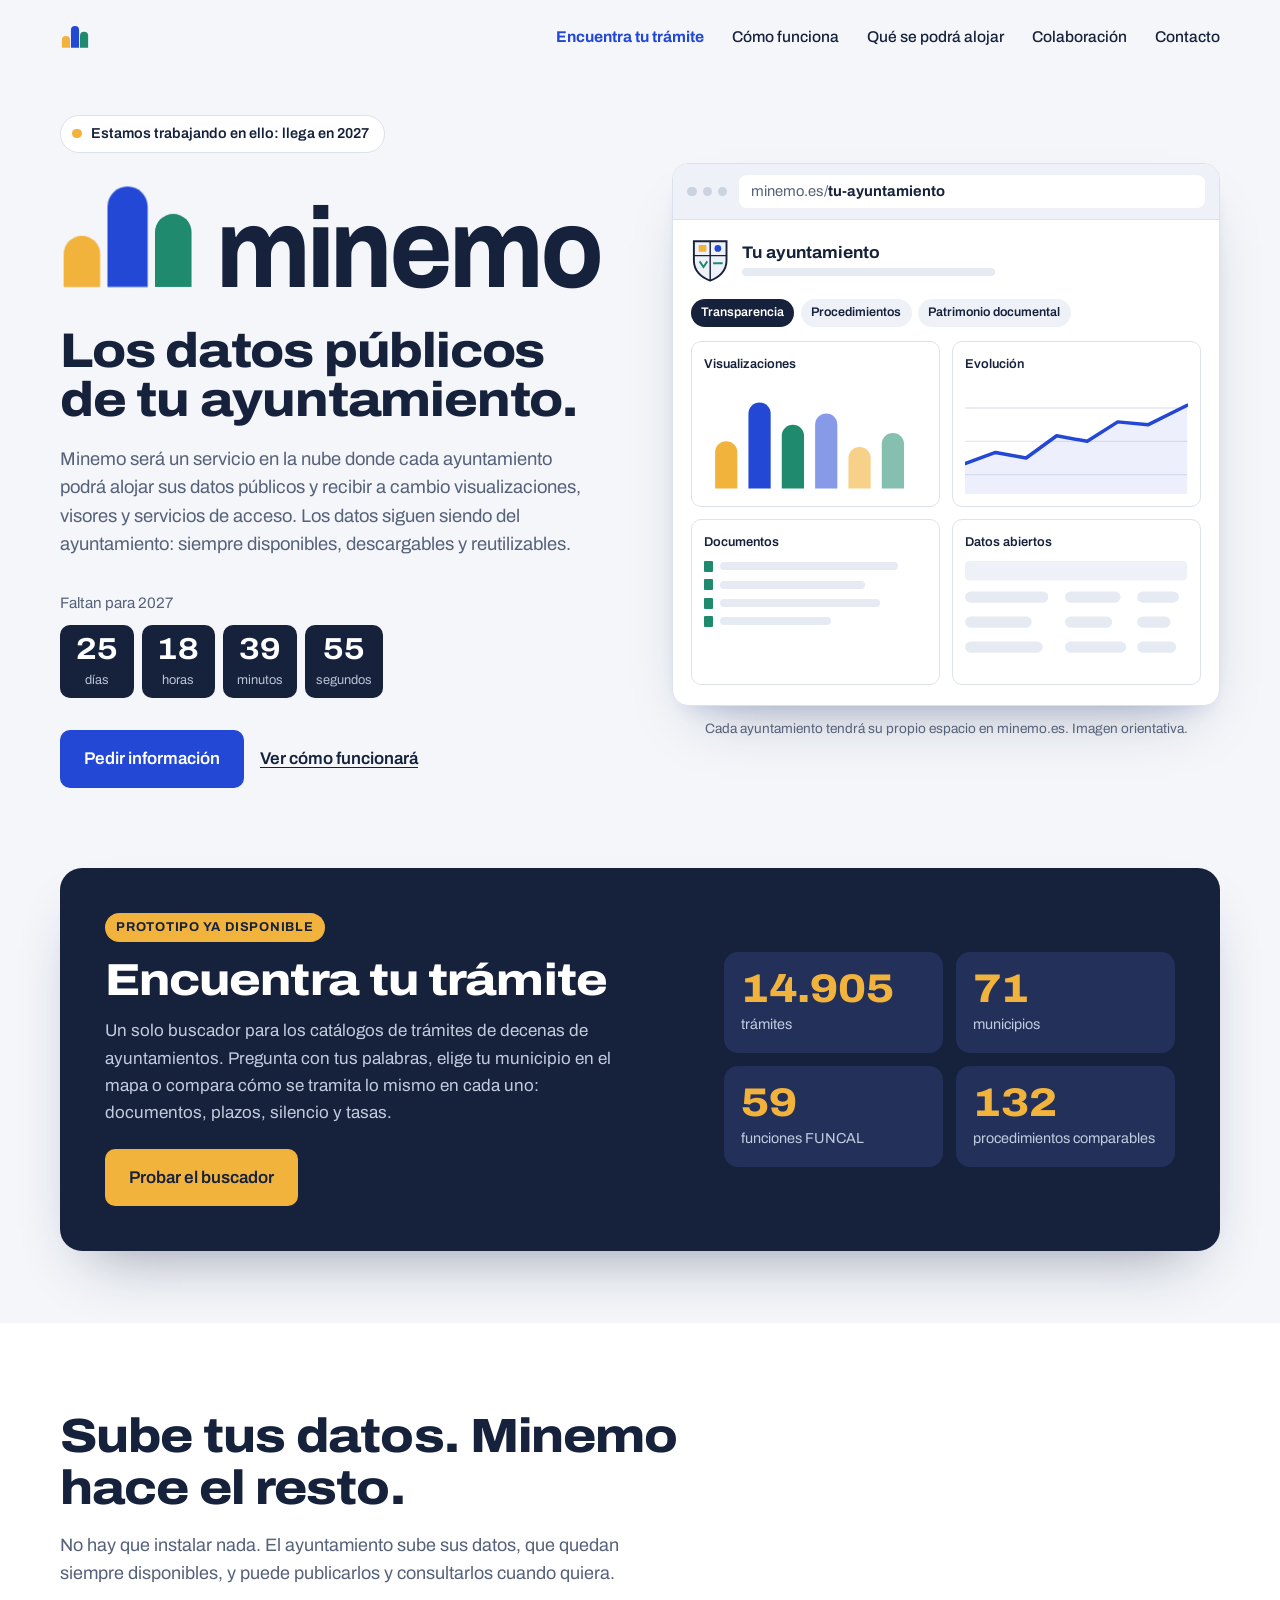
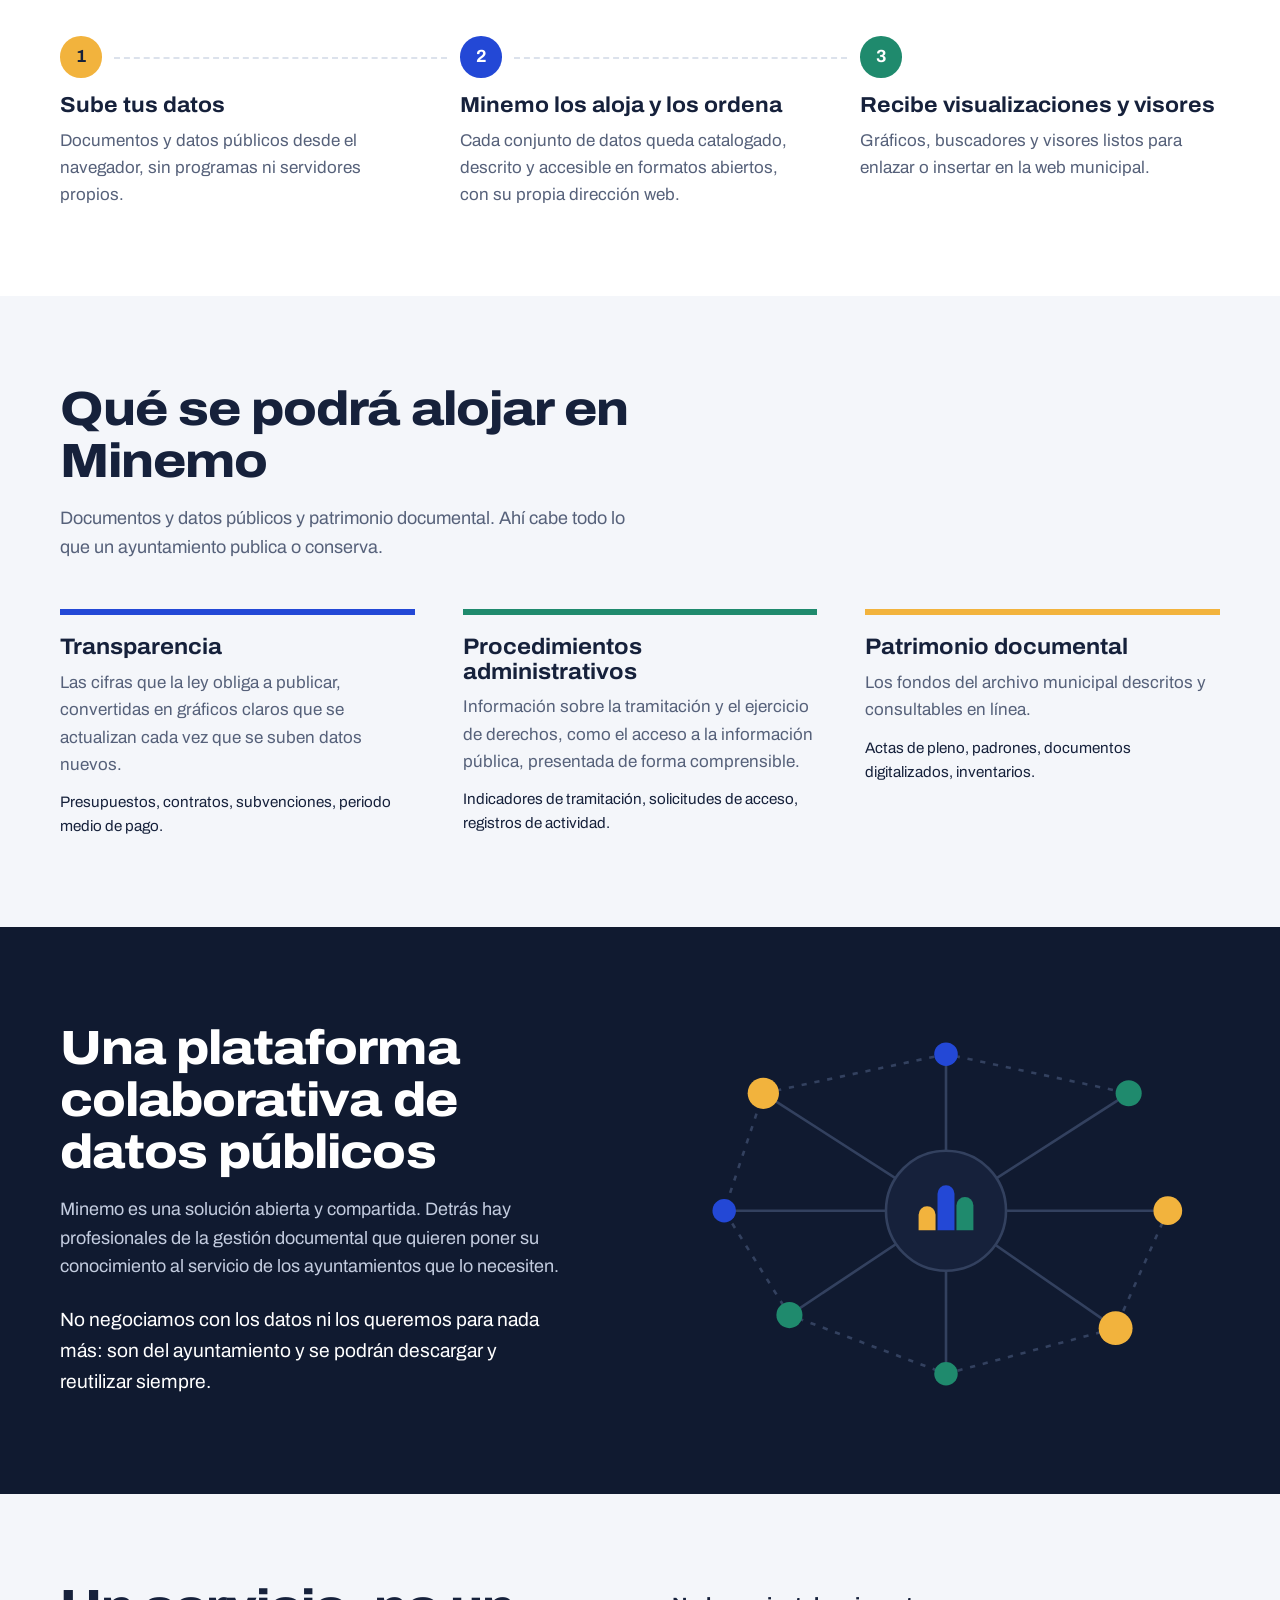
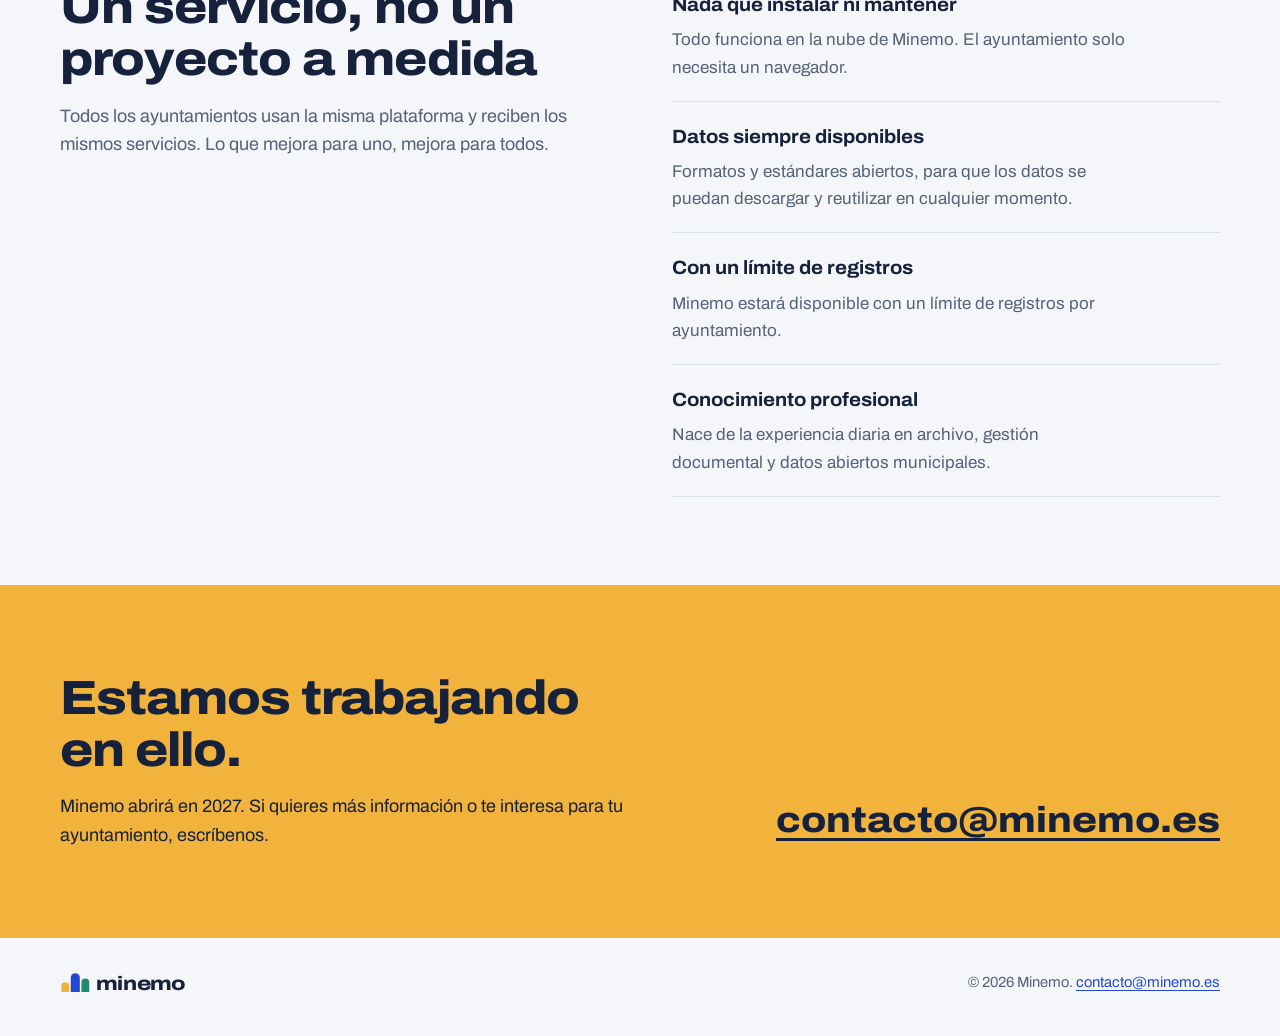
==== commit 38d87cbb: "Añade el módulo «Encuentra tu trámite» [PROTOTIPO] - Buscador público con mapa de España: 14.905 trá" ====
--- a/index.html
+++ b/index.html
@@ -227,6 +227,27 @@
   footer .contenedor { display: flex; justify-content: space-between; align-items: center; gap: 1rem; flex-wrap: wrap; }
   footer svg { height: 26px; width: auto; display: block; }
 
+
+  /* Módulo Encuentra tu trámite */
+  .cabecera nav a.nav-ett { color: var(--cobalto); font-weight: 700; }
+  .ett-banda { padding: 0 0 4.5rem; }
+  .ett-tarjeta {
+    display: grid; grid-template-columns: minmax(0, 1.3fr) minmax(0, 1fr); gap: 2rem; align-items: center;
+    background: var(--pizarra); color: var(--blanco); border-radius: 22px; padding: clamp(1.6rem, 4vw, 2.8rem);
+    box-shadow: 0 30px 60px -30px rgba(22,33,59,.45);
+  }
+  .ett-tarjeta .sello-ett { display: inline-block; background: var(--albero); color: var(--pizarra); font-weight: 700; font-size: .8rem;
+    text-transform: uppercase; letter-spacing: .06em; padding: .25rem .7rem; border-radius: 999px; }
+  .ett-tarjeta h2 { margin-top: .9rem; font-size: clamp(1.9rem, 3.6vw, 2.8rem); font-weight: 800; font-variation-settings: "wdth" 114; letter-spacing: -.02em; }
+  .ett-tarjeta p { margin-top: .8rem; color: #C3CCDF; max-width: 52ch; }
+  .ett-cifras { display: grid; grid-template-columns: 1fr 1fr; gap: .8rem; }
+  .ett-cifras div { background: #22305A; border-radius: 14px; padding: 1rem 1.1rem; }
+  .ett-cifras strong { display: block; font-size: clamp(1.8rem, 3.2vw, 2.5rem); font-weight: 800; font-variant-numeric: tabular-nums; font-variation-settings: "wdth" 112; color: var(--albero); line-height: 1.05; }
+  .ett-cifras span { font-size: .9rem; color: #C3CCDF; }
+  .ett-tarjeta .boton { margin-top: 1.4rem; background: var(--albero); color: var(--pizarra); }
+  .ett-tarjeta .boton:hover { background: var(--blanco); color: var(--pizarra); }
+  @media (max-width: 920px) { .ett-tarjeta { grid-template-columns: 1fr; } }
+
   /* ---------- Responsive ---------- */
   @media (max-width: 920px) {
     .portada .contenedor, .colabora .contenedor, .servicio .contenedor { grid-template-columns: 1fr; }
@@ -244,6 +265,7 @@
     .teselas { grid-template-columns: 1fr; }
     .reloj div { min-width: 4rem; }
   }
+  @media (max-width: 760px) { .cabecera nav a.nav-ett { display: inline; } }
   @media (prefers-reduced-motion: reduce) {
     html { scroll-behavior: auto; }
     .aviso .pulso, .firma .b, .firma .palabra { animation: none; }
@@ -262,6 +284,7 @@
       </svg>
     </a>
     <nav aria-label="Principal">
+      <a href="/encuentra-tu-tramite/" class="nav-ett">Encuentra tu trámite</a>
       <a href="#como">Cómo funciona</a>
       <a href="#que">Qué se podrá alojar</a>
       <a href="#colaboracion">Colaboración</a>
@@ -376,6 +399,25 @@
     </div>
   </section>
 
+  <section class="ett-banda" aria-labelledby="t-ett">
+    <div class="contenedor">
+      <div class="ett-tarjeta">
+        <div>
+          <span class="sello-ett">Prototipo ya disponible</span>
+          <h2 id="t-ett">Encuentra tu trámite</h2>
+          <p>Un solo buscador para los catálogos de trámites de decenas de ayuntamientos. Pregunta con tus palabras, elige tu municipio en el mapa o compara cómo se tramita lo mismo en cada uno: documentos, plazos, silencio y tasas.</p>
+          <a class="boton" href="/encuentra-tu-tramite/">Probar el buscador</a>
+        </div>
+        <div class="ett-cifras" aria-label="Datos del prototipo">
+          <div><strong id="ett-n-tramites">14.905</strong><span>trámites</span></div>
+          <div><strong id="ett-n-municipios">71</strong><span>municipios</span></div>
+          <div><strong>59</strong><span>funciones FUNCAL</span></div>
+          <div><strong id="ett-n-procs">132</strong><span>procedimientos comparables</span></div>
+        </div>
+      </div>
+    </div>
+  </section>
+
   <section class="seccion como" id="como" aria-labelledby="t-como">
     <div class="contenedor">
       <h2 id="t-como">Sube tus datos. Minemo hace el resto.</h2>
@@ -525,5 +567,16 @@
     tic();
   })();
 </script>
+
+<script>
+  // Cifras vivas del módulo Encuentra tu trámite
+  fetch('/encuentra-tu-tramite/data/meta.json').then(function (r) { return r.ok ? r.json() : null; }).then(function (m) {
+    if (!m) return;
+    var f = function (n) { return Number(n).toLocaleString('es-ES'); };
+    document.getElementById('ett-n-tramites').textContent = f(m.n_tramites);
+    document.getElementById('ett-n-municipios').textContent = f(m.n_municipios);
+    document.getElementById('ett-n-procs').textContent = f(m.n_procedimientos_tipo_con_tramites);
+  }).catch(function () {});
+</script>
 </body>
 </html>
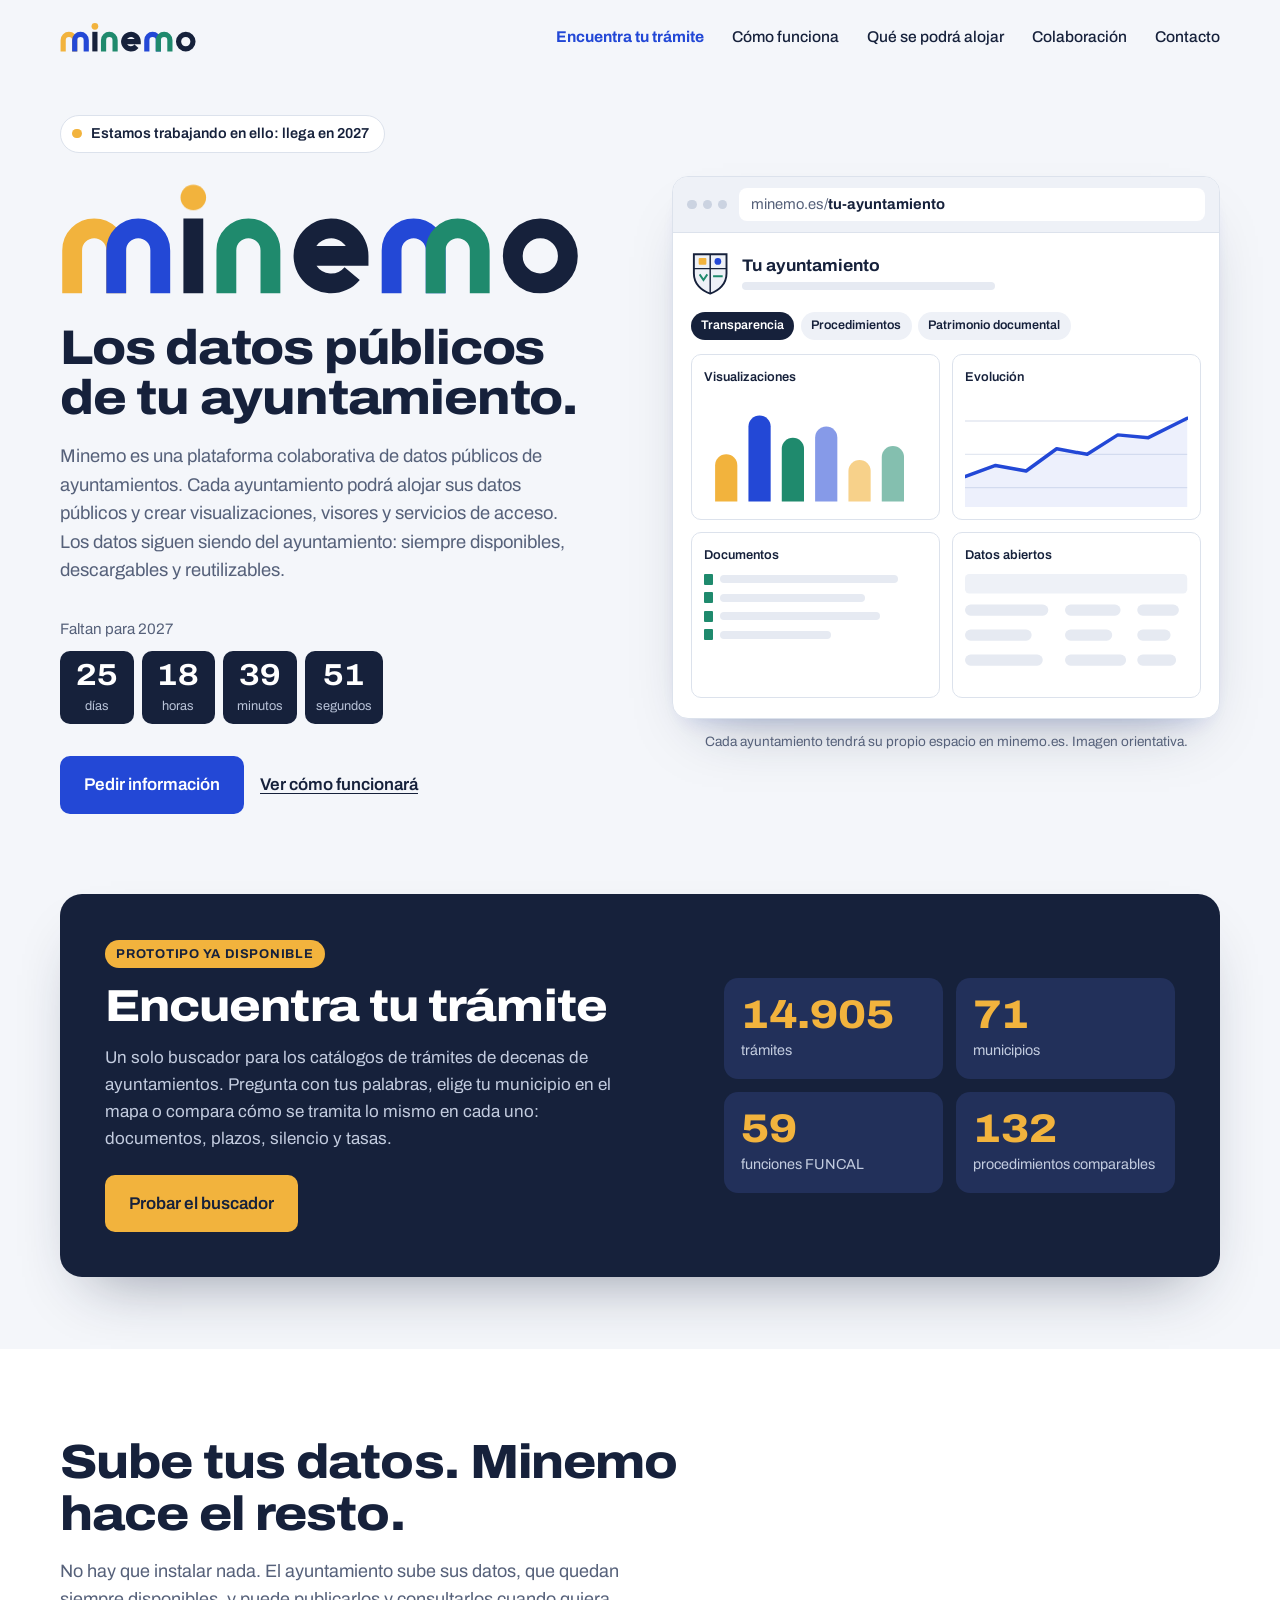
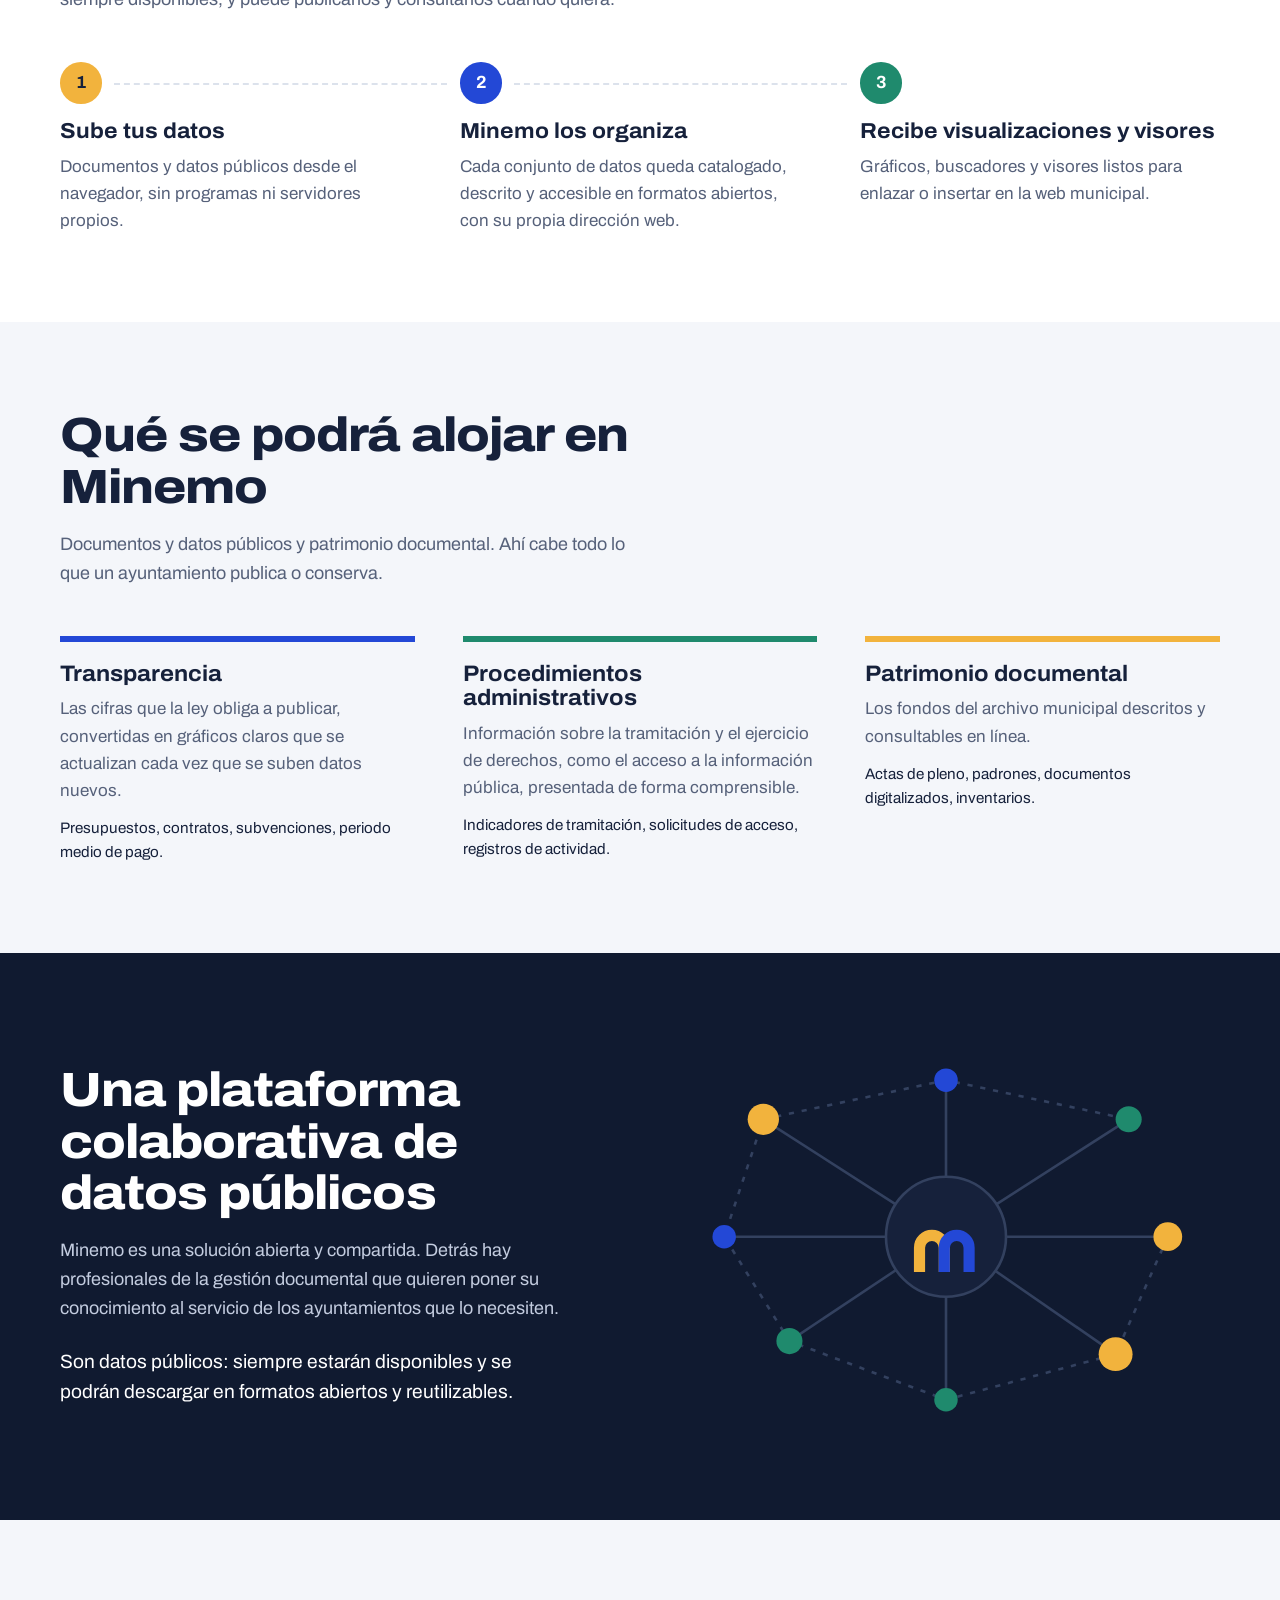
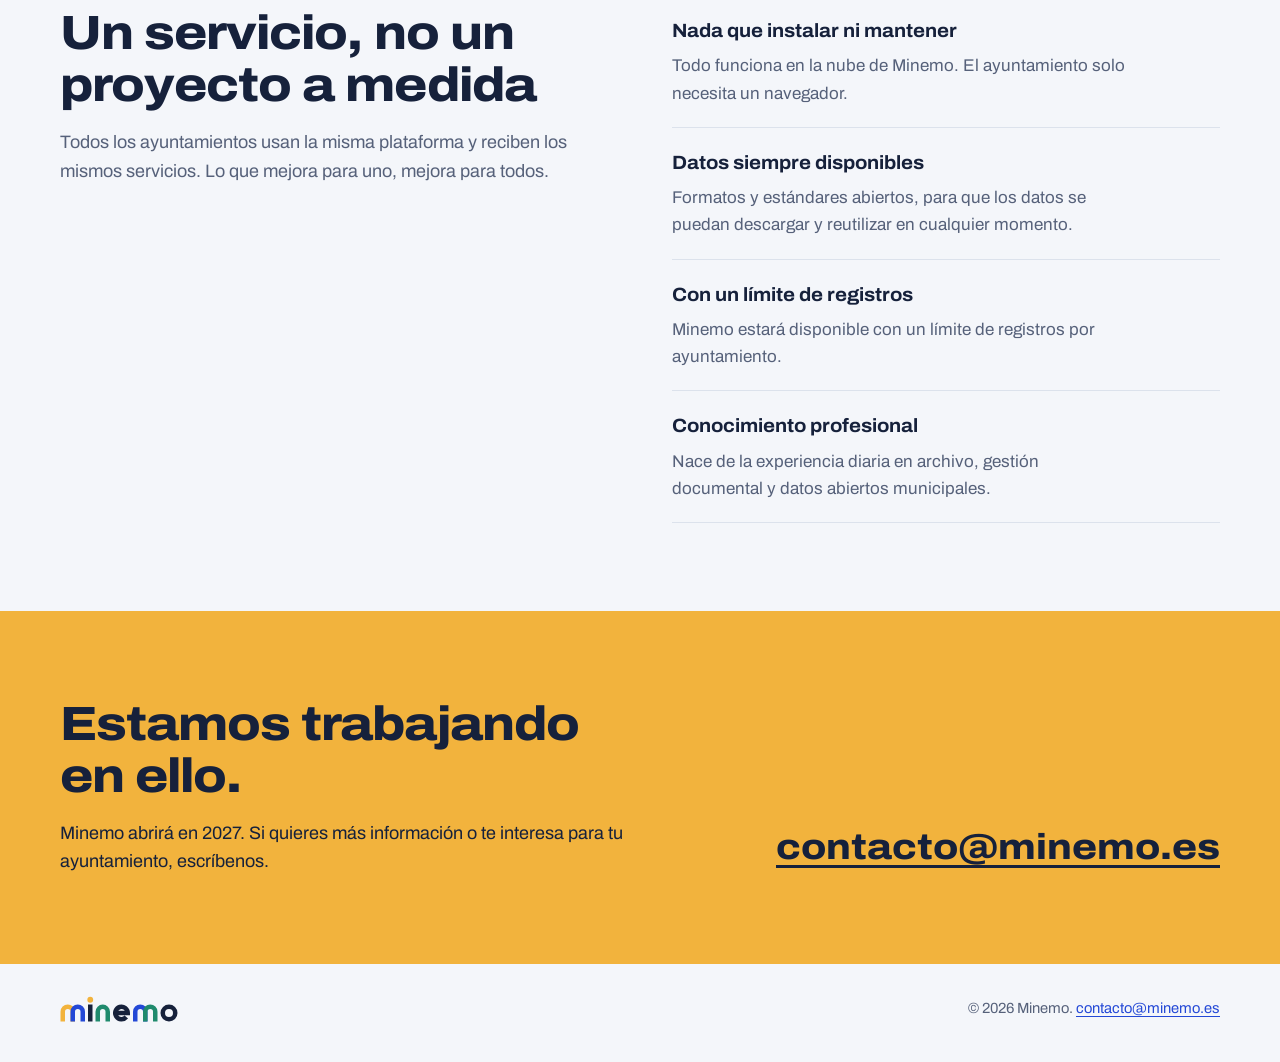
==== commit 9ffd75b6: "Nuevo logotipo: las barras del icono se convierten en las letras de «minemo» - Las «m» y la «n» se d" ====
--- a/index.html
+++ b/index.html
@@ -4,9 +4,9 @@
 <meta charset="utf-8">
 <meta name="viewport" content="width=device-width, initial-scale=1">
 <title>Minemo: datos públicos de ayuntamientos</title>
-<meta name="description" content="Minemo será un servicio en la nube donde cada ayuntamiento podrá alojar sus datos públicos y recibir a cambio visualizaciones, visores y servicios de acceso. Una plataforma colaborativa y compartida. Disponible en 2027.">
+<meta name="description" content="Minemo es una plataforma colaborativa de datos públicos de ayuntamientos. Cada ayuntamiento podrá alojar sus datos públicos y crear visualizaciones, visores y servicios de acceso. Disponible en 2027.">
 <meta property="og:title" content="Minemo: datos públicos de ayuntamientos">
-<meta property="og:description" content="Sube los datos públicos de tu ayuntamiento y recibe visualizaciones, visores y servicios de acceso. Una plataforma colaborativa. Llega en 2027.">
+<meta property="og:description" content="Plataforma colaborativa de datos públicos de ayuntamientos: aloja tus datos y crea visualizaciones, visores y servicios de acceso. Llega en 2027.">
 <meta property="og:url" content="https://minemo.es/">
 <meta property="og:locale" content="es_ES">
 <meta name="theme-color" content="#16213B">
@@ -76,13 +76,14 @@
 
   /* Firma: el logo grande es el titular de la marca */
   .firma { margin: 1.75rem 0 0; line-height: 0; }
-  .firma svg { width: min(100%, 560px); height: auto; display: block; overflow: visible; }
-  .firma .b { transform-box: fill-box; transform-origin: 50% 100%; animation: crecer .9s cubic-bezier(.2,.9,.25,1.15) both; }
-  .firma .b2 { animation-delay: .12s; }
-  .firma .b3 { animation-delay: .24s; }
-  .firma .palabra { animation: aparecer .7s ease-out .45s both; }
-  @keyframes crecer { from { transform: scaleY(0); } to { transform: scaleY(1); } }
-  @keyframes aparecer { from { opacity: 0; transform: translateX(-8px); } to { opacity: 1; transform: none; } }
+  .firma svg { width: min(100%, 520px); height: auto; display: block; overflow: visible; }
+  .firma .t { stroke-dasharray: 1; stroke-dashoffset: 1; animation: trazar 1.1s cubic-bezier(.45,.05,.25,1) forwards; }
+  .firma .t:nth-of-type(2) { animation-delay: .08s; } .firma .t:nth-of-type(3) { animation-delay: .16s; }
+  .firma .t:nth-of-type(5) { animation-delay: .24s; } .firma .t:nth-of-type(6) { animation-delay: .32s; }
+  .firma .t:nth-of-type(7) { animation-delay: .4s; } .firma .t:nth-of-type(8) { animation-delay: .48s; } .firma .t:nth-of-type(9) { animation-delay: .56s; }
+  .firma .punto { transform-box: fill-box; transform-origin: center; animation: saltar .5s cubic-bezier(.3,1.6,.5,1) .9s both; }
+  @keyframes trazar { 99% { stroke-dashoffset: 0; stroke-dasharray: 1; } 100% { stroke-dashoffset: 0; stroke-dasharray: none; } }
+  @keyframes saltar { from { transform: translateY(-14px) scale(.2); opacity: 0; } to { transform: none; opacity: 1; } }
 
   .titular {
     margin-top: 1.75rem;
@@ -268,7 +269,7 @@
   @media (max-width: 760px) { .cabecera nav a.nav-ett { display: inline; } }
   @media (prefers-reduced-motion: reduce) {
     html { scroll-behavior: auto; }
-    .aviso .pulso, .firma .b, .firma .palabra { animation: none; }
+    .aviso .pulso, .firma .t, .firma .punto { animation: none; stroke-dashoffset: 0; }
   }
 </style>
 </head>
@@ -277,11 +278,7 @@
 <header class="cabecera">
   <div class="contenedor">
     <a class="logo" href="/" aria-label="Minemo, inicio">
-      <svg viewBox="0 0 48 48" aria-hidden="true">
-        <path d="M3 41V29a6.5 6.5 0 0 1 13 0v12z" fill="#F2B33D"/>
-        <path d="M17.5 41V13a6.5 6.5 0 0 1 13 0v28z" fill="#2348D6"/>
-        <path d="M32 41V22a6.5 6.5 0 0 1 13 0v19z" fill="#1F8A6D"/>
-      </svg>
+      <svg viewBox="-1 9 236 52" role="img" aria-label="minemo"><path d="M4.5 60V40.5a10 10 0 0 1 20 0V60" fill="none" stroke="#F2B33D" stroke-width="9"/><path d="M24.5 60V40.5a10 10 0 0 1 20 0V60" fill="none" stroke="#2348D6" stroke-width="9"/><path d="M59.5 60V26" stroke="#16213B" stroke-width="9"/><circle cx="59.5" cy="16.5" r="5.8" fill="#F2B33D"/><path d="M74.5 60V40.5a10 10 0 0 1 20 0V60" fill="none" stroke="#1F8A6D" stroke-width="9"/><path d="M109.5 43H134.5A12.5 12.5 0 1 0 131.6 51" fill="none" stroke="#16213B" stroke-width="9"/><path d="M149.5 60V40.5a10 10 0 0 1 20 0V60" fill="none" stroke="#2348D6" stroke-width="9"/><path d="M169.5 60V40.5a10 10 0 0 1 20 0V60" fill="none" stroke="#1F8A6D" stroke-width="9"/><circle cx="217" cy="43" r="12.5" fill="none" stroke="#16213B" stroke-width="9"/></svg>
     </a>
     <nav aria-label="Principal">
       <a href="/encuentra-tu-tramite/" class="nav-ett">Encuentra tu trámite</a>
@@ -300,16 +297,11 @@
         <span class="aviso"><span class="pulso" aria-hidden="true"></span>Estamos trabajando en ello: llega en 2027</span>
 
         <p class="firma">
-          <svg viewBox="0 0 300 64" role="img" aria-label="minemo">
-            <path class="b b1" d="M2 58V40a10 10 0 0 1 20 0v18z" fill="#F2B33D"/>
-            <path class="b b2" d="M26 58V14a11 11 0 0 1 22 0v44z" fill="#2348D6"/>
-            <path class="b b3" d="M52 58V28a10 10 0 0 1 20 0v30z" fill="#1F8A6D"/>
-            <text class="palabra" x="86" y="58" textLength="210" lengthAdjust="spacingAndGlyphs" font-family="Archivo, system-ui, sans-serif" font-weight="800" font-size="62" letter-spacing="-1.6" fill="#16213B" style="font-variation-settings:'wdth' 120">minemo</text>
-          </svg>
+          <svg viewBox="-1 9 236 52" role="img" aria-label="minemo"><path class="t" pathLength="1" d="M4.5 60V40.5a10 10 0 0 1 20 0V60" fill="none" stroke="#F2B33D" stroke-width="9"/><path class="t" pathLength="1" d="M24.5 60V40.5a10 10 0 0 1 20 0V60" fill="none" stroke="#2348D6" stroke-width="9"/><path class="t" pathLength="1" d="M59.5 60V26" stroke="#16213B" stroke-width="9"/><circle class="punto" cx="59.5" cy="16.5" r="5.8" fill="#F2B33D"/><path class="t" pathLength="1" d="M74.5 60V40.5a10 10 0 0 1 20 0V60" fill="none" stroke="#1F8A6D" stroke-width="9"/><path class="t" pathLength="1" d="M109.5 43H134.5A12.5 12.5 0 1 0 131.6 51" fill="none" stroke="#16213B" stroke-width="9"/><path class="t" pathLength="1" d="M149.5 60V40.5a10 10 0 0 1 20 0V60" fill="none" stroke="#2348D6" stroke-width="9"/><path class="t" pathLength="1" d="M169.5 60V40.5a10 10 0 0 1 20 0V60" fill="none" stroke="#1F8A6D" stroke-width="9"/><circle class="t" pathLength="1" cx="217" cy="43" r="12.5" fill="none" stroke="#16213B" stroke-width="9"/></svg>
         </p>
 
         <h1 class="titular">Los datos públicos de tu ayuntamiento.</h1>
-        <p class="entradilla">Minemo será un servicio en la nube donde cada ayuntamiento podrá alojar sus datos públicos y recibir a cambio visualizaciones, visores y servicios de acceso. Los datos siguen siendo del ayuntamiento: siempre disponibles, descargables y reutilizables.</p>
+        <p class="entradilla">Minemo es una plataforma colaborativa de datos públicos de ayuntamientos. Cada ayuntamiento podrá alojar sus datos públicos y crear visualizaciones, visores y servicios de acceso. Los datos siguen siendo del ayuntamiento: siempre disponibles, descargables y reutilizables.</p>
 
         <div class="cuenta">
           <p id="cuenta-texto">Faltan para 2027</p>
@@ -428,7 +420,7 @@
           <p>Documentos y datos públicos desde el navegador, sin programas ni servidores propios.</p>
         </li>
         <li>
-          <h3>Minemo los aloja y los ordena</h3>
+          <h3>Minemo los organiza</h3>
           <p>Cada conjunto de datos queda catalogado, descrito y accesible en formatos abiertos, con su propia dirección web.</p>
         </li>
         <li>
@@ -468,7 +460,7 @@
       <div>
         <h2 id="t-colabora">Una plataforma colaborativa de datos públicos</h2>
         <p class="intro">Minemo es una solución abierta y compartida. Detrás hay profesionales de la gestión documental que quieren poner su conocimiento al servicio de los ayuntamientos que lo necesiten.</p>
-        <p class="destacado">No negociamos con los datos ni los queremos para nada más: son del ayuntamiento y se podrán descargar y reutilizar siempre.</p>
+        <p class="destacado">Son datos públicos: siempre estarán disponibles y se podrán descargar en formatos abiertos y reutilizables.</p>
       </div>
       <svg class="red" viewBox="0 0 420 300" role="img" aria-label="Esquema de una red: varios ayuntamientos conectados a un espacio común">
         <g stroke="#33415F" stroke-width="2">
@@ -482,11 +474,7 @@
           <circle cx="380" cy="150" r="11" fill="#F2B33D"/><circle cx="210" cy="275" r="9" fill="#1F8A6D"/>
         </g>
         <circle cx="210" cy="150" r="46" fill="#16213B" stroke="#33415F" stroke-width="2"/>
-        <g transform="translate(186 124)">
-          <path d="M3 41V29a6.5 6.5 0 0 1 13 0v12z" fill="#F2B33D"/>
-          <path d="M17.5 41V13a6.5 6.5 0 0 1 13 0v28z" fill="#2348D6"/>
-          <path d="M32 41V22a6.5 6.5 0 0 1 13 0v19z" fill="#1F8A6D"/>
-        </g>
+        <g transform="translate(184 120) scale(.95)"><path d="M6 60V40.5a10 10 0 0 1 20 0V60" fill="none" stroke="#F2B33D" stroke-width="9"/><path d="M26 60V40.5a10 10 0 0 1 20 0V60" fill="none" stroke="#2348D6" stroke-width="9"/></g>
       </svg>
     </div>
   </section>
@@ -531,14 +519,7 @@
 
 <footer>
   <div class="contenedor">
-    <svg viewBox="0 0 196 40" aria-hidden="true">
-      <g transform="translate(0 4)">
-        <path d="M2 30V21a6 6 0 0 1 12 0v9z" fill="#F2B33D"/>
-        <path d="M16.5 30V8a7 7 0 0 1 14 0v22z" fill="#2348D6"/>
-        <path d="M33 30V15a6 6 0 0 1 12 0v15z" fill="#1F8A6D"/>
-      </g>
-      <text x="56" y="31" textLength="136" lengthAdjust="spacingAndGlyphs" font-family="Archivo, system-ui, sans-serif" font-weight="800" font-size="30" letter-spacing="-0.6" fill="#16213B" style="font-variation-settings:'wdth' 118">minemo</text>
-    </svg>
+    <svg viewBox="-1 9 236 52" role="img" aria-label="minemo"><path d="M4.5 60V40.5a10 10 0 0 1 20 0V60" fill="none" stroke="#F2B33D" stroke-width="9"/><path d="M24.5 60V40.5a10 10 0 0 1 20 0V60" fill="none" stroke="#2348D6" stroke-width="9"/><path d="M59.5 60V26" stroke="#16213B" stroke-width="9"/><circle cx="59.5" cy="16.5" r="5.8" fill="#F2B33D"/><path d="M74.5 60V40.5a10 10 0 0 1 20 0V60" fill="none" stroke="#1F8A6D" stroke-width="9"/><path d="M109.5 43H134.5A12.5 12.5 0 1 0 131.6 51" fill="none" stroke="#16213B" stroke-width="9"/><path d="M149.5 60V40.5a10 10 0 0 1 20 0V60" fill="none" stroke="#2348D6" stroke-width="9"/><path d="M169.5 60V40.5a10 10 0 0 1 20 0V60" fill="none" stroke="#1F8A6D" stroke-width="9"/><circle cx="217" cy="43" r="12.5" fill="none" stroke="#16213B" stroke-width="9"/></svg>
     <span>© 2026 Minemo. <a href="mailto:contacto@minemo.es">contacto@minemo.es</a></span>
   </div>
 </footer>
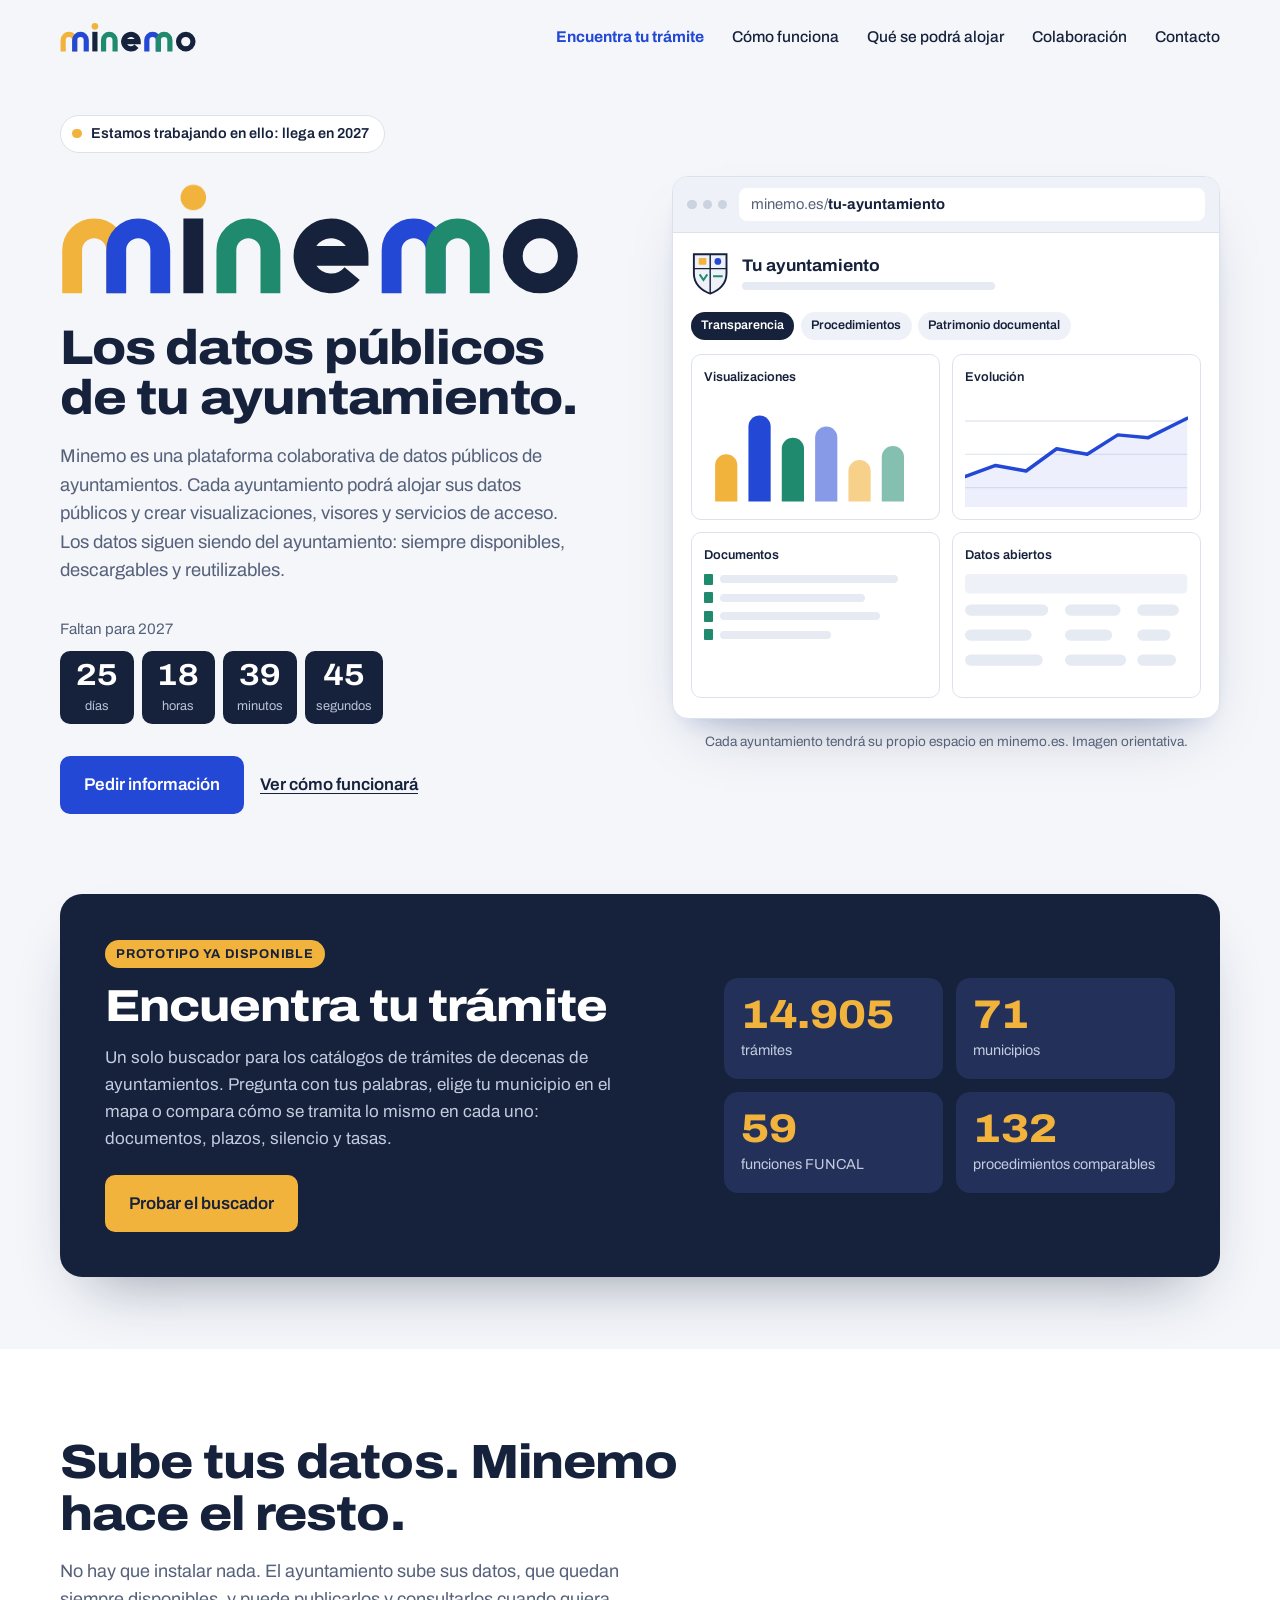
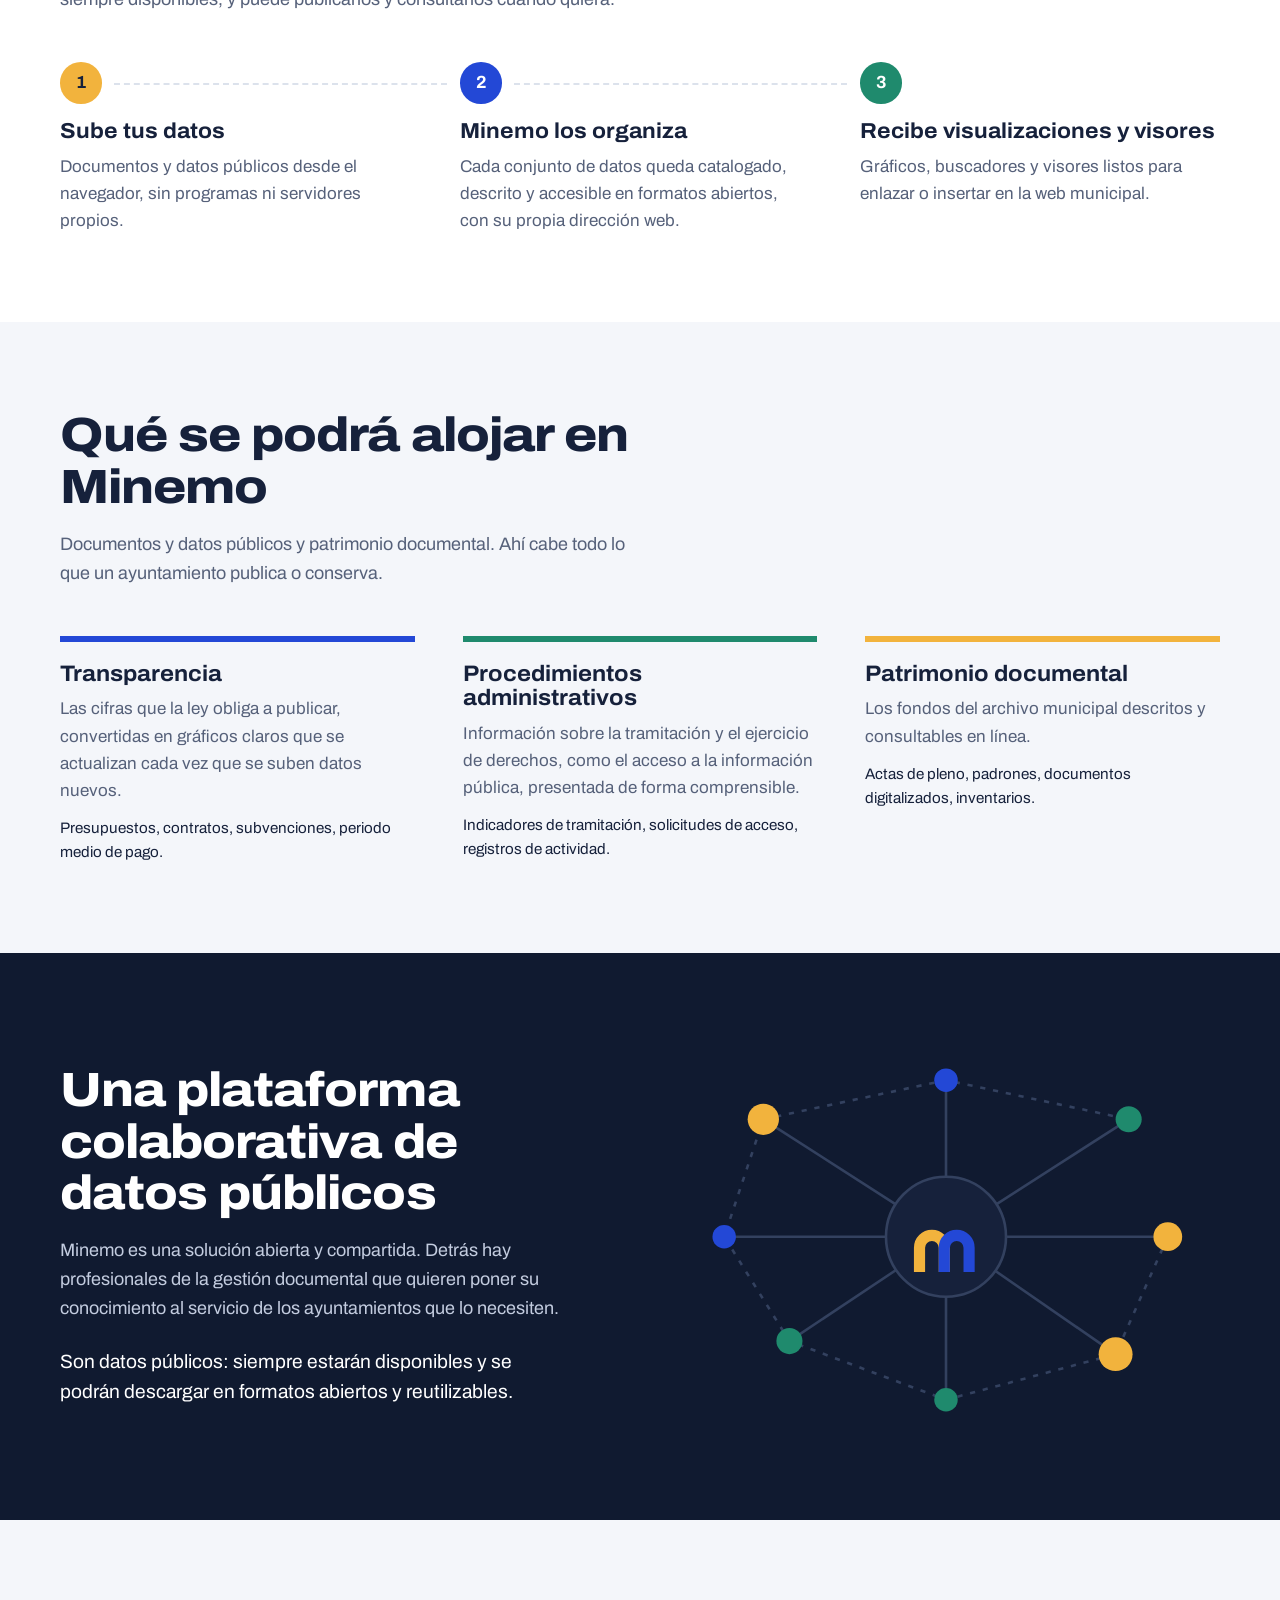
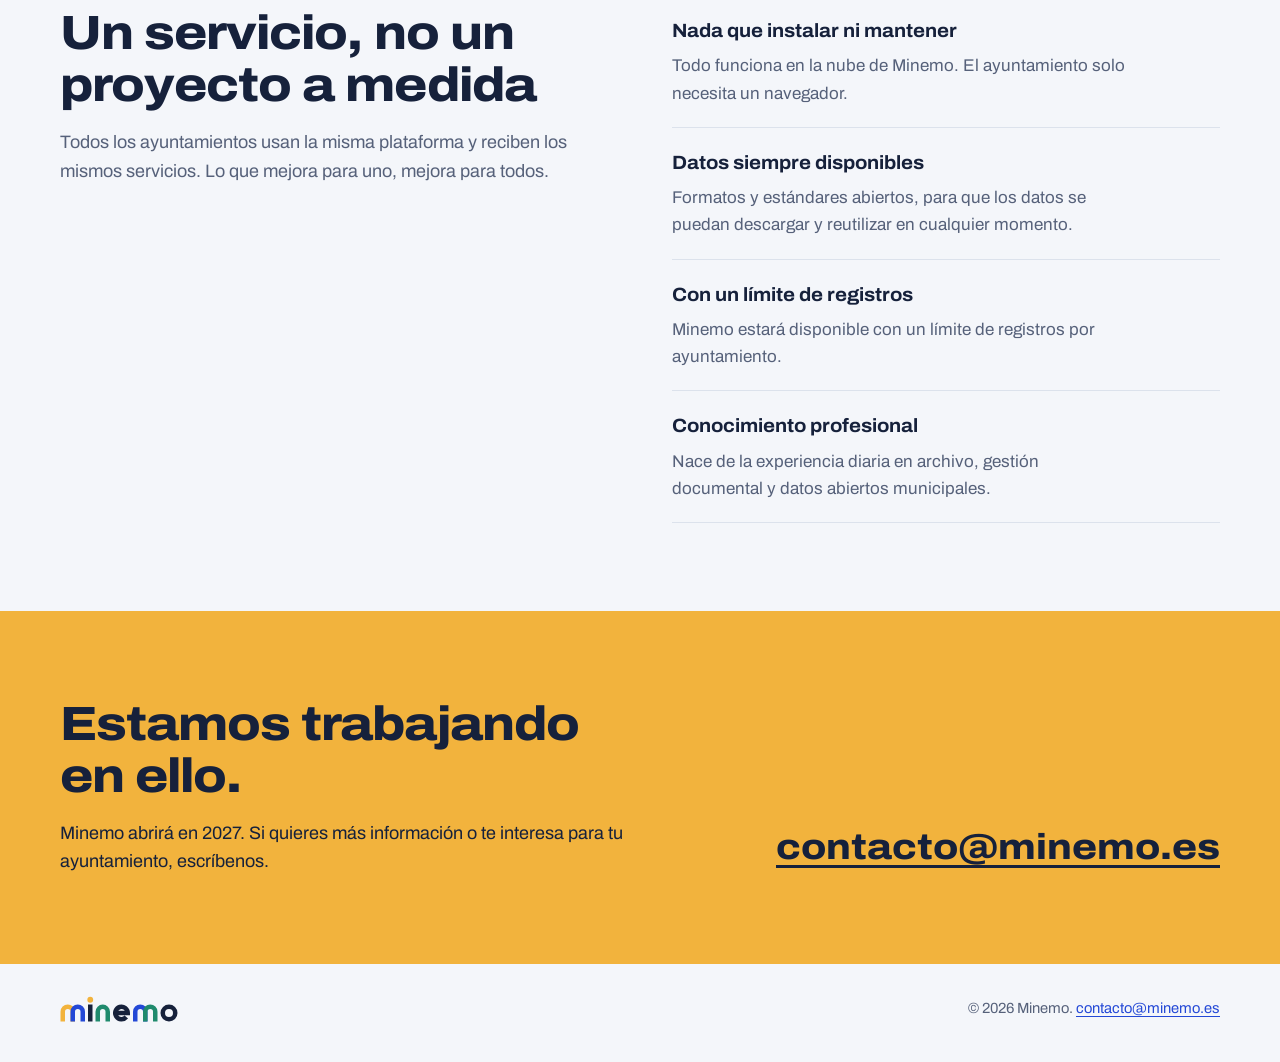
==== commit 594404e3: "Portada: el menú no se parte en anchos intermedios Co-Authored-By: Claude Opus 5.5 <noreply@anthropi" ====
--- a/index.html
+++ b/index.html
@@ -266,6 +266,8 @@
     .teselas { grid-template-columns: 1fr; }
     .reloj div { min-width: 4rem; }
   }
+  .cabecera nav a { white-space: nowrap; }
+  @media (max-width: 1020px) { .cabecera nav a:not(.nav-ett):not(:last-child) { display: none; } }
   @media (max-width: 760px) { .cabecera nav a.nav-ett { display: inline; } }
   @media (prefers-reduced-motion: reduce) {
     html { scroll-behavior: auto; }
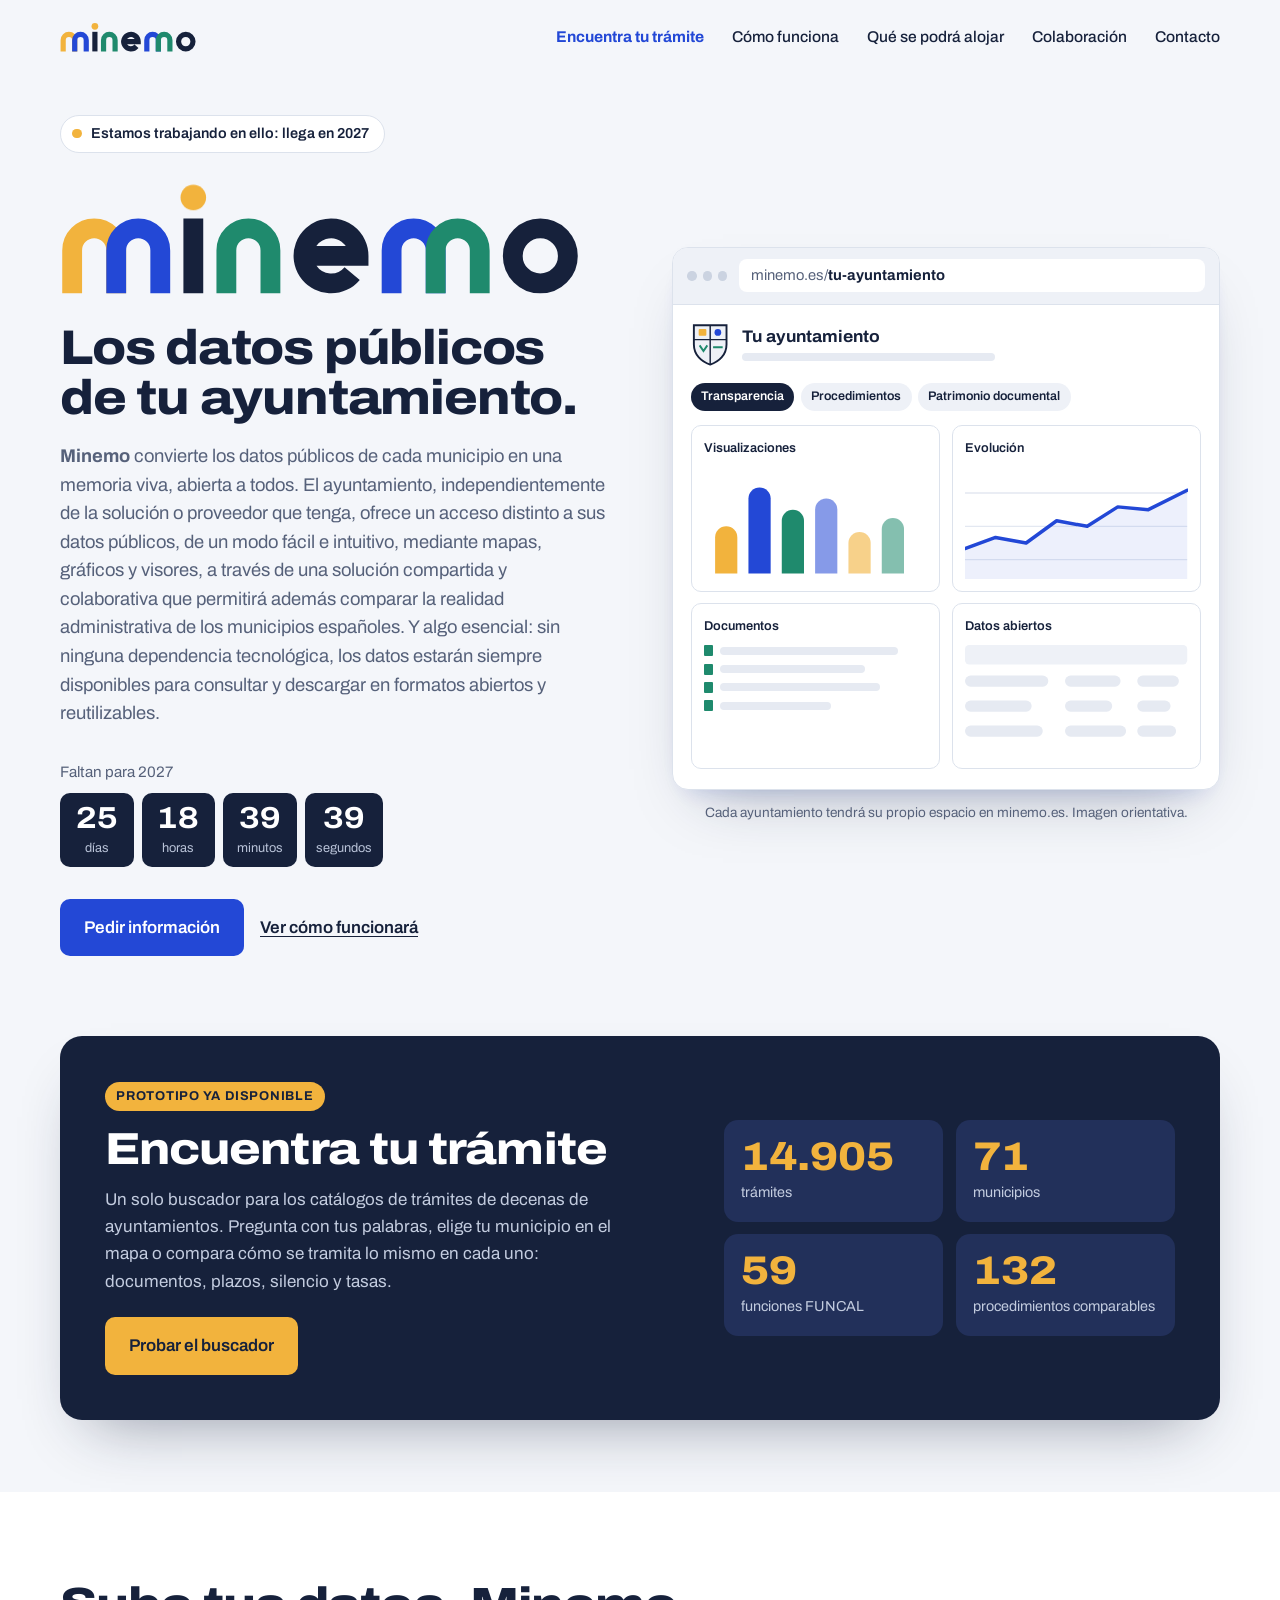
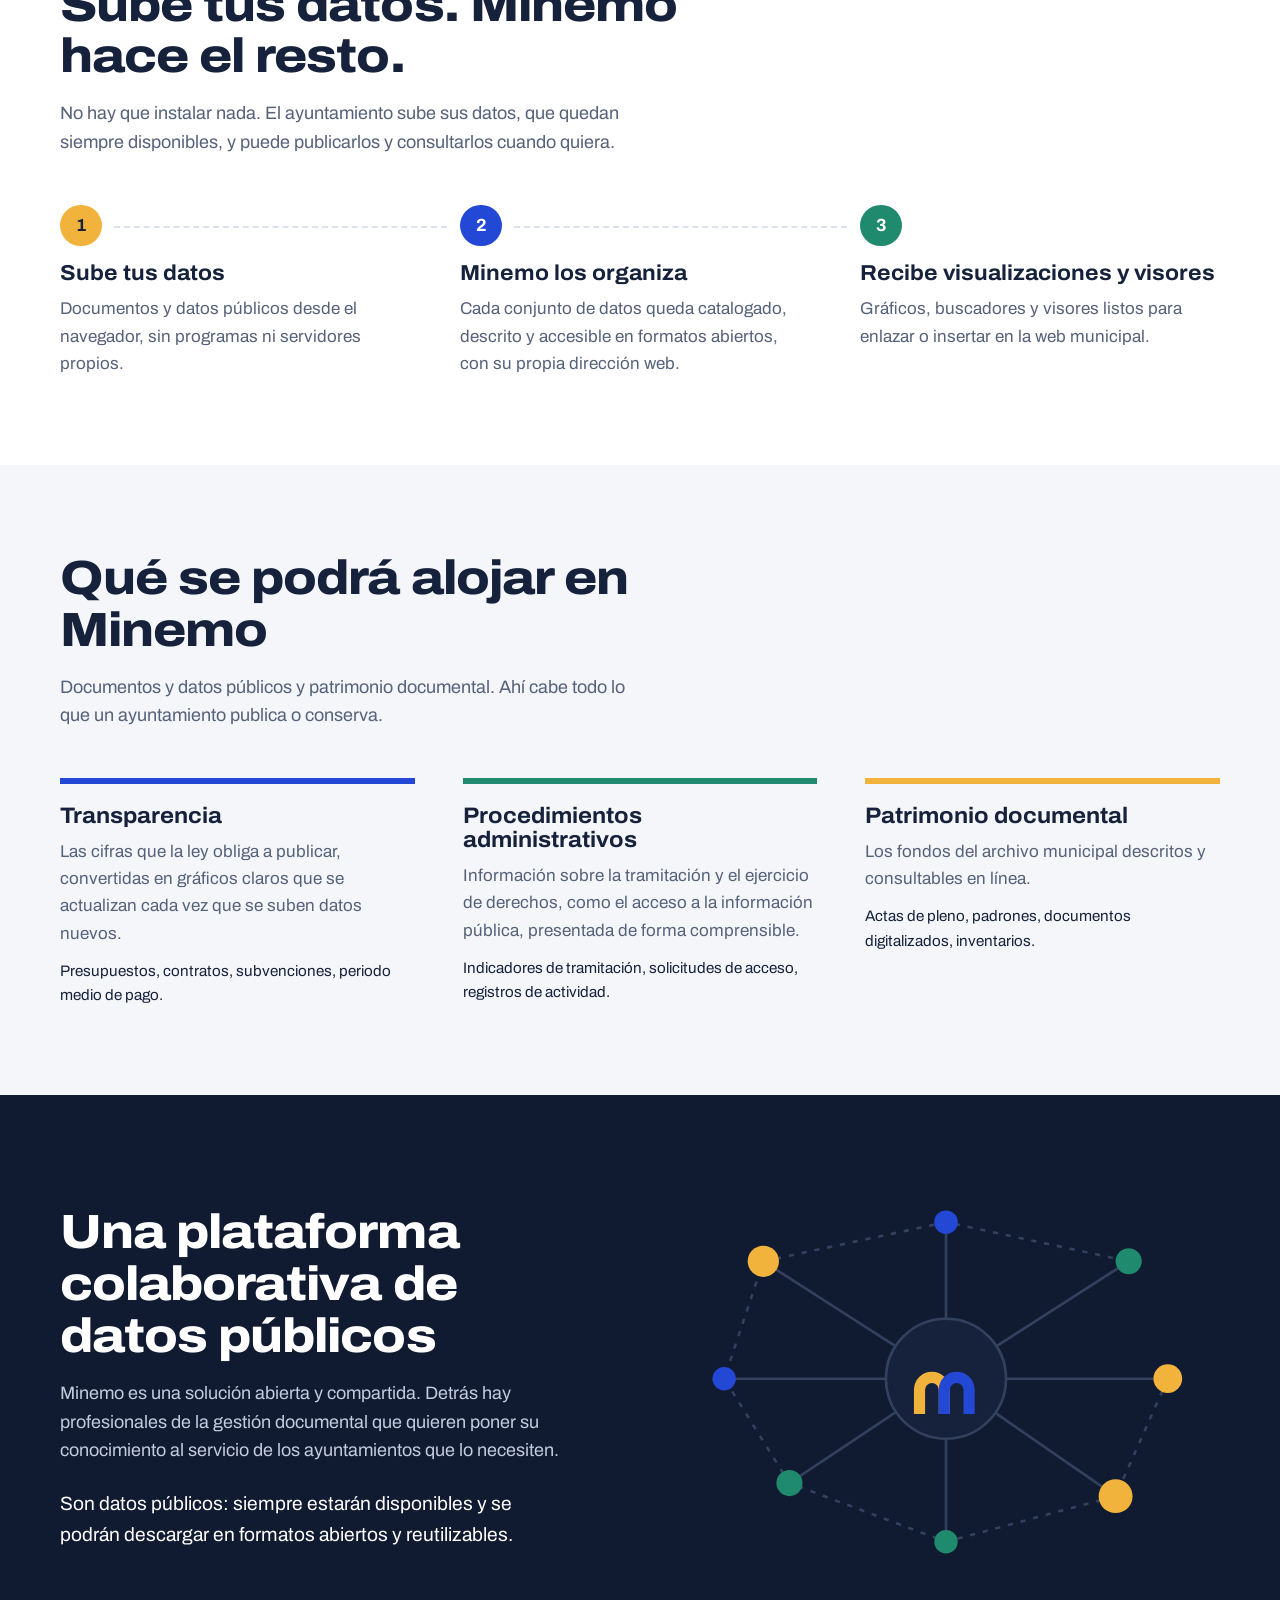
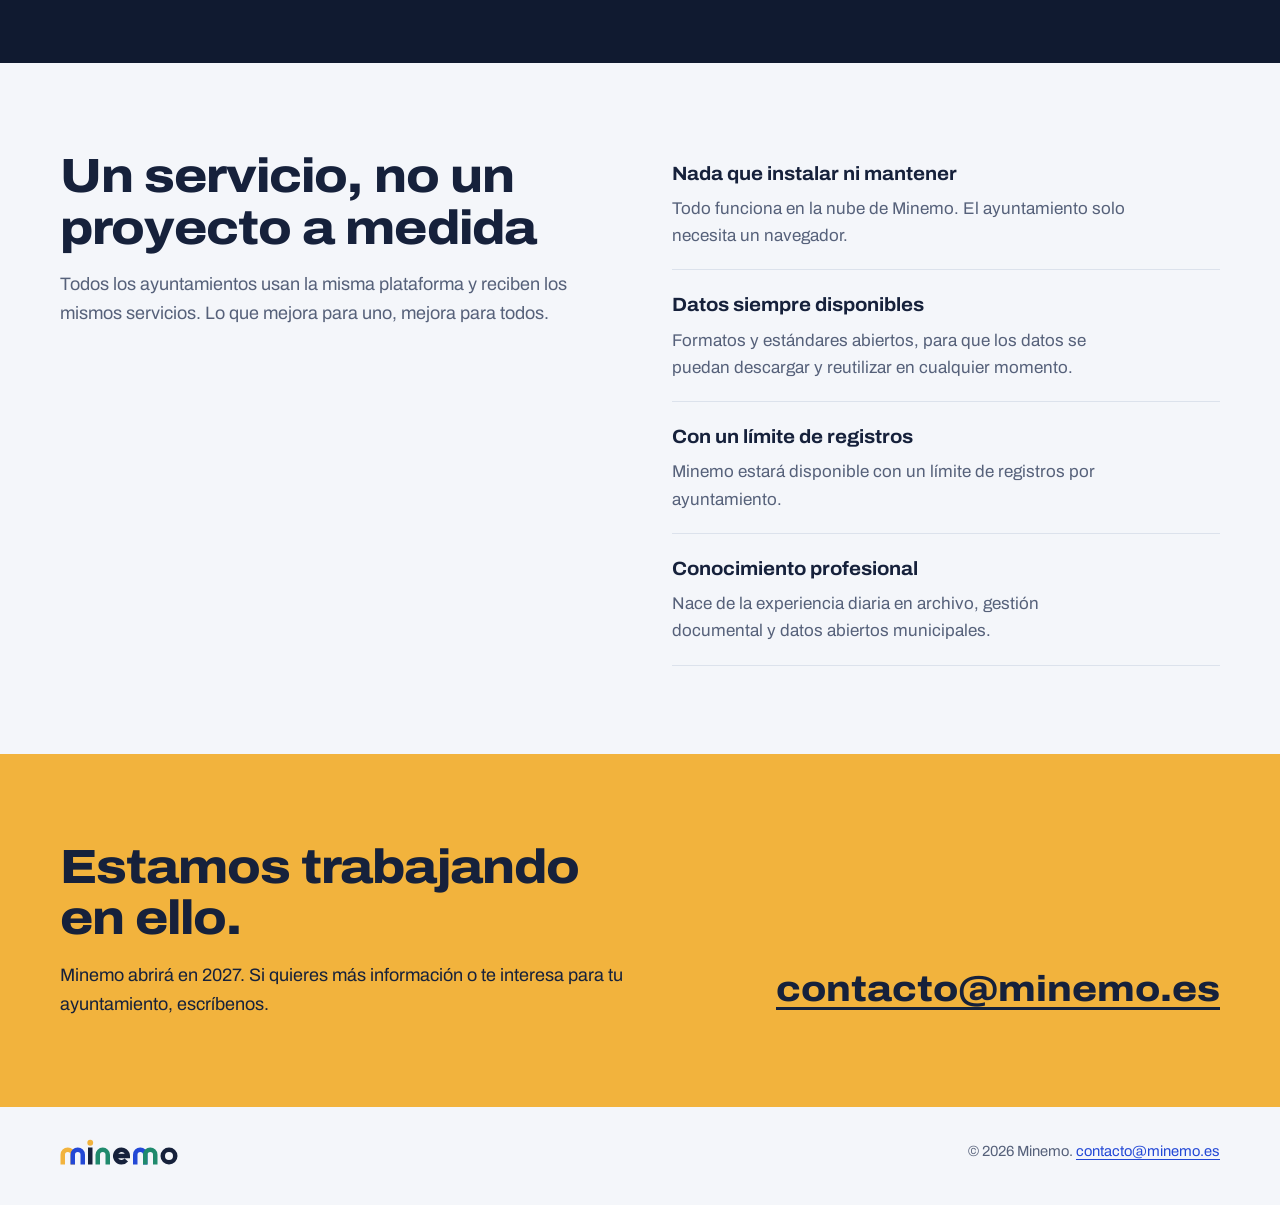
==== commit ed3e29ef: "Portada: nuevo texto de presentación (memoria viva, sin dependencia tecnológica) Co-Authored-By: Cla" ====
--- a/index.html
+++ b/index.html
@@ -4,9 +4,9 @@
 <meta charset="utf-8">
 <meta name="viewport" content="width=device-width, initial-scale=1">
 <title>Minemo: datos públicos de ayuntamientos</title>
-<meta name="description" content="Minemo es una plataforma colaborativa de datos públicos de ayuntamientos. Cada ayuntamiento podrá alojar sus datos públicos y crear visualizaciones, visores y servicios de acceso. Disponible en 2027.">
+<meta name="description" content="Minemo convierte los datos públicos de cada municipio en una memoria viva, abierta a todos: mapas, gráficos y visores en una solución compartida y colaborativa, sin dependencia tecnológica y con datos siempre descargables en formatos abiertos.">
 <meta property="og:title" content="Minemo: datos públicos de ayuntamientos">
-<meta property="og:description" content="Plataforma colaborativa de datos públicos de ayuntamientos: aloja tus datos y crea visualizaciones, visores y servicios de acceso. Llega en 2027.">
+<meta property="og:description" content="Los datos públicos de tu ayuntamiento, convertidos en una memoria viva y abierta a todos: mapas, gráficos y visores, sin dependencia tecnológica.">
 <meta property="og:url" content="https://minemo.es/">
 <meta property="og:locale" content="es_ES">
 <meta name="theme-color" content="#16213B">
@@ -95,7 +95,7 @@
     max-width: 18ch;
   }
   .entradilla {
-    margin-top: 1.25rem; max-width: 48ch;
+    margin-top: 1.25rem; max-width: 54ch;
     font-size: 1.15rem; line-height: 1.55; color: var(--tenue);
   }
 
@@ -303,7 +303,7 @@
         </p>
 
         <h1 class="titular">Los datos públicos de tu ayuntamiento.</h1>
-        <p class="entradilla">Minemo es una plataforma colaborativa de datos públicos de ayuntamientos. Cada ayuntamiento podrá alojar sus datos públicos y crear visualizaciones, visores y servicios de acceso. Los datos siguen siendo del ayuntamiento: siempre disponibles, descargables y reutilizables.</p>
+        <p class="entradilla"><strong>Minemo</strong> convierte los datos públicos de cada municipio en una memoria viva, abierta a todos. El ayuntamiento, independientemente de la solución o proveedor que tenga, ofrece un acceso distinto a sus datos públicos, de un modo fácil e intuitivo, mediante mapas, gráficos y visores, a través de una solución compartida y colaborativa que permitirá además comparar la realidad administrativa de los municipios españoles. Y algo esencial: sin ninguna dependencia tecnológica, los datos estarán siempre disponibles para consultar y descargar en formatos abiertos y reutilizables.</p>
 
         <div class="cuenta">
           <p id="cuenta-texto">Faltan para 2027</p>
